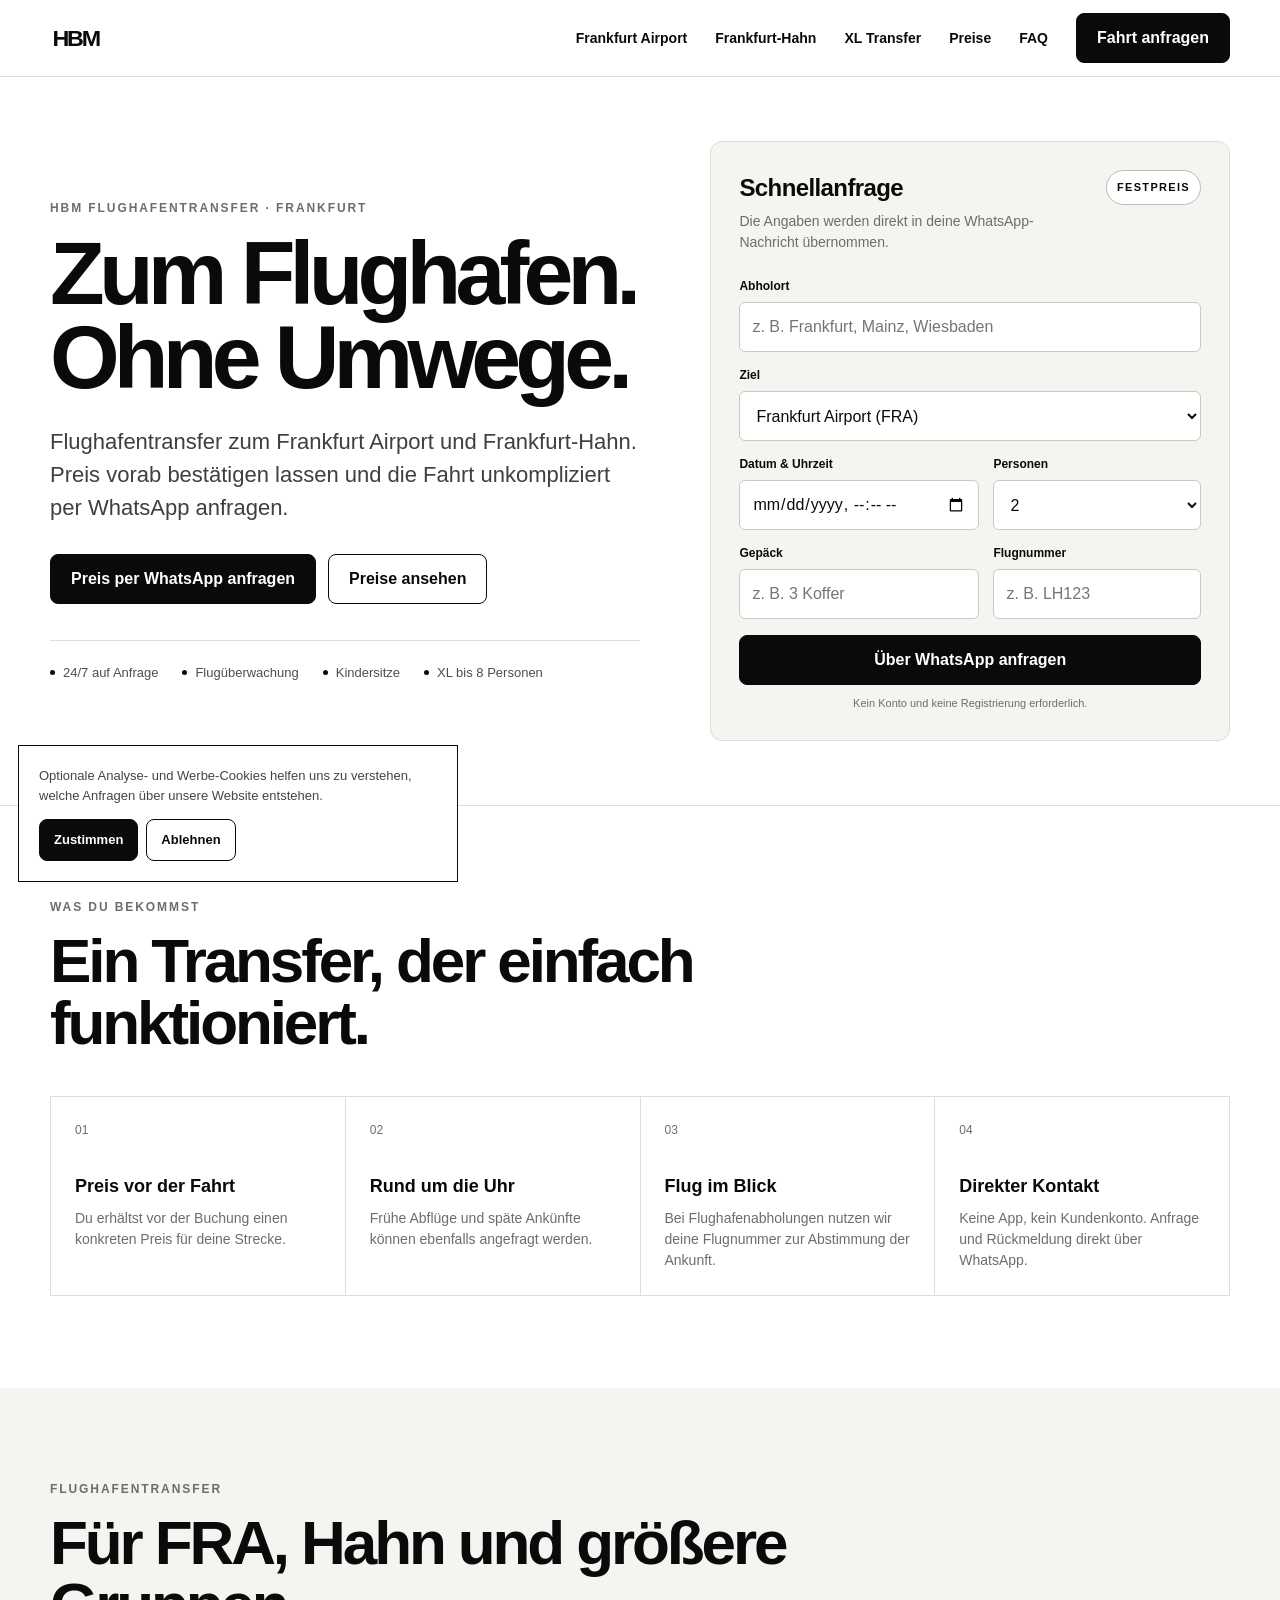
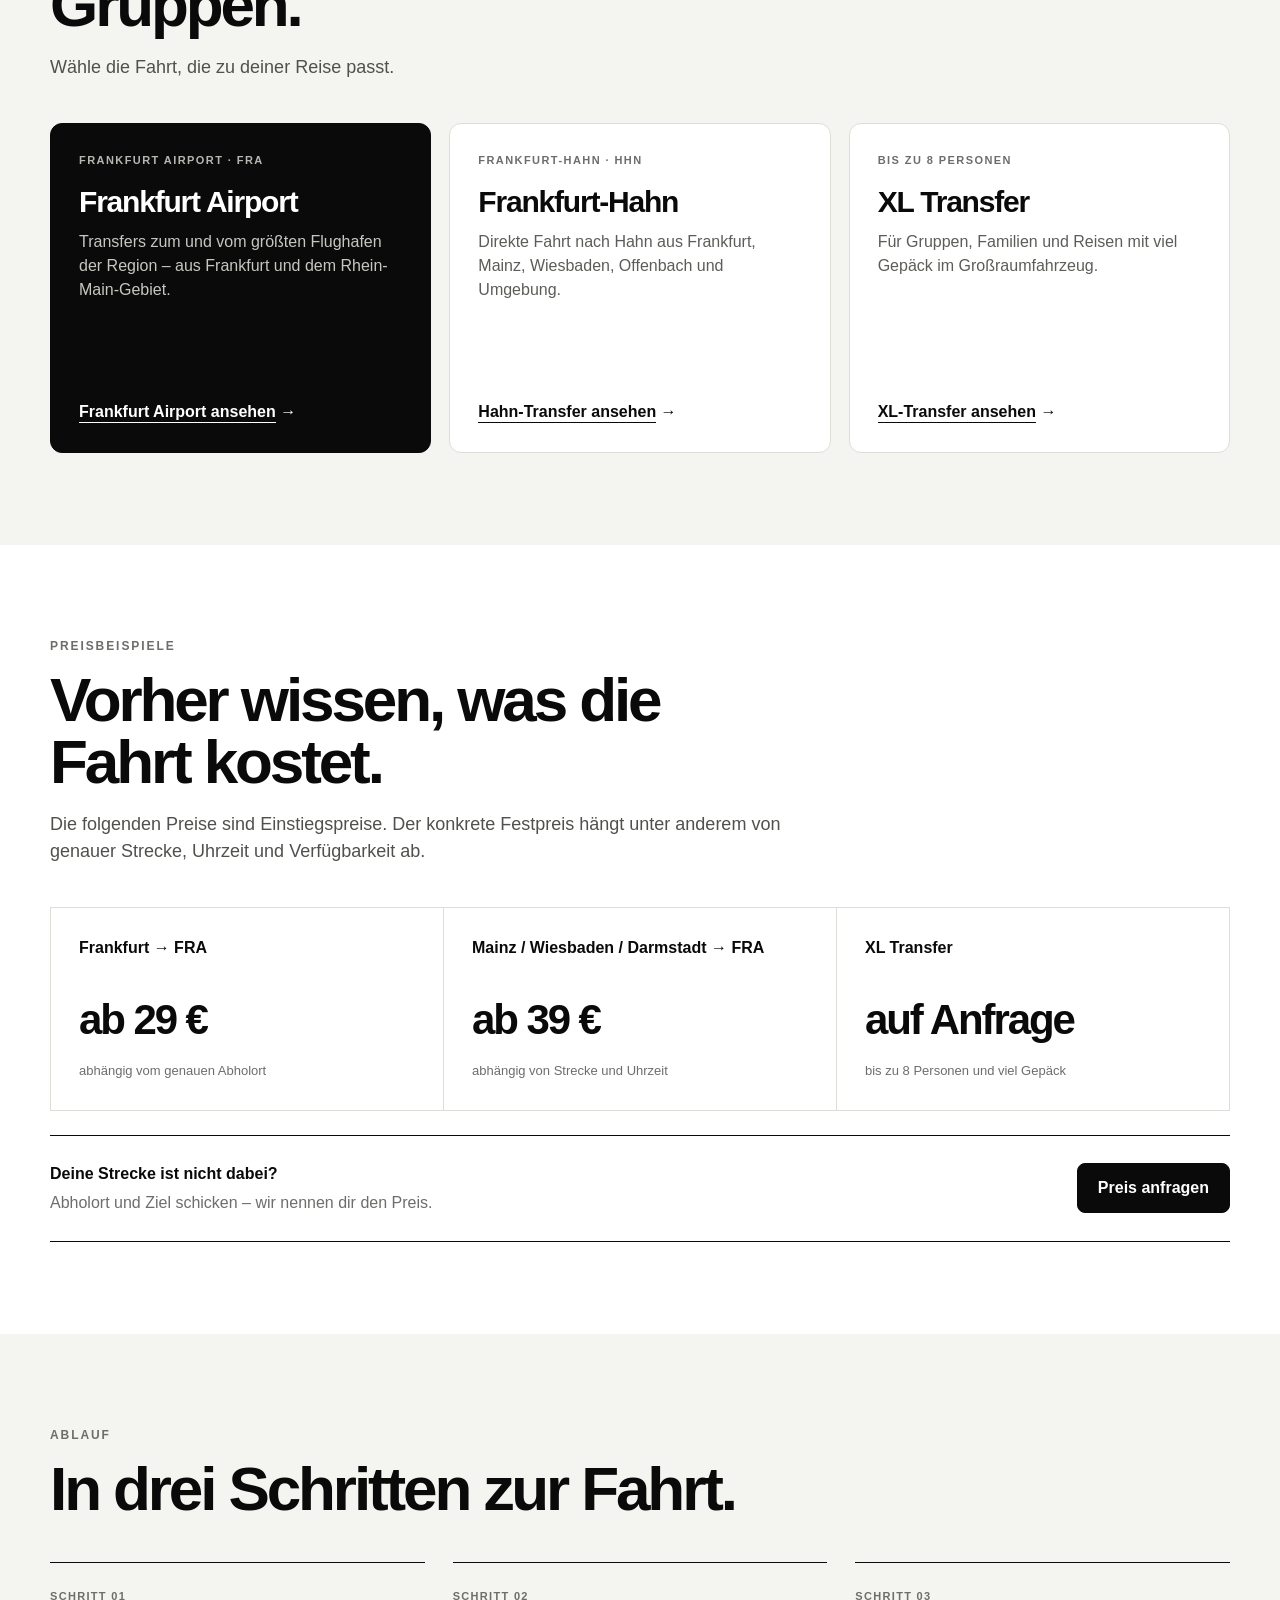
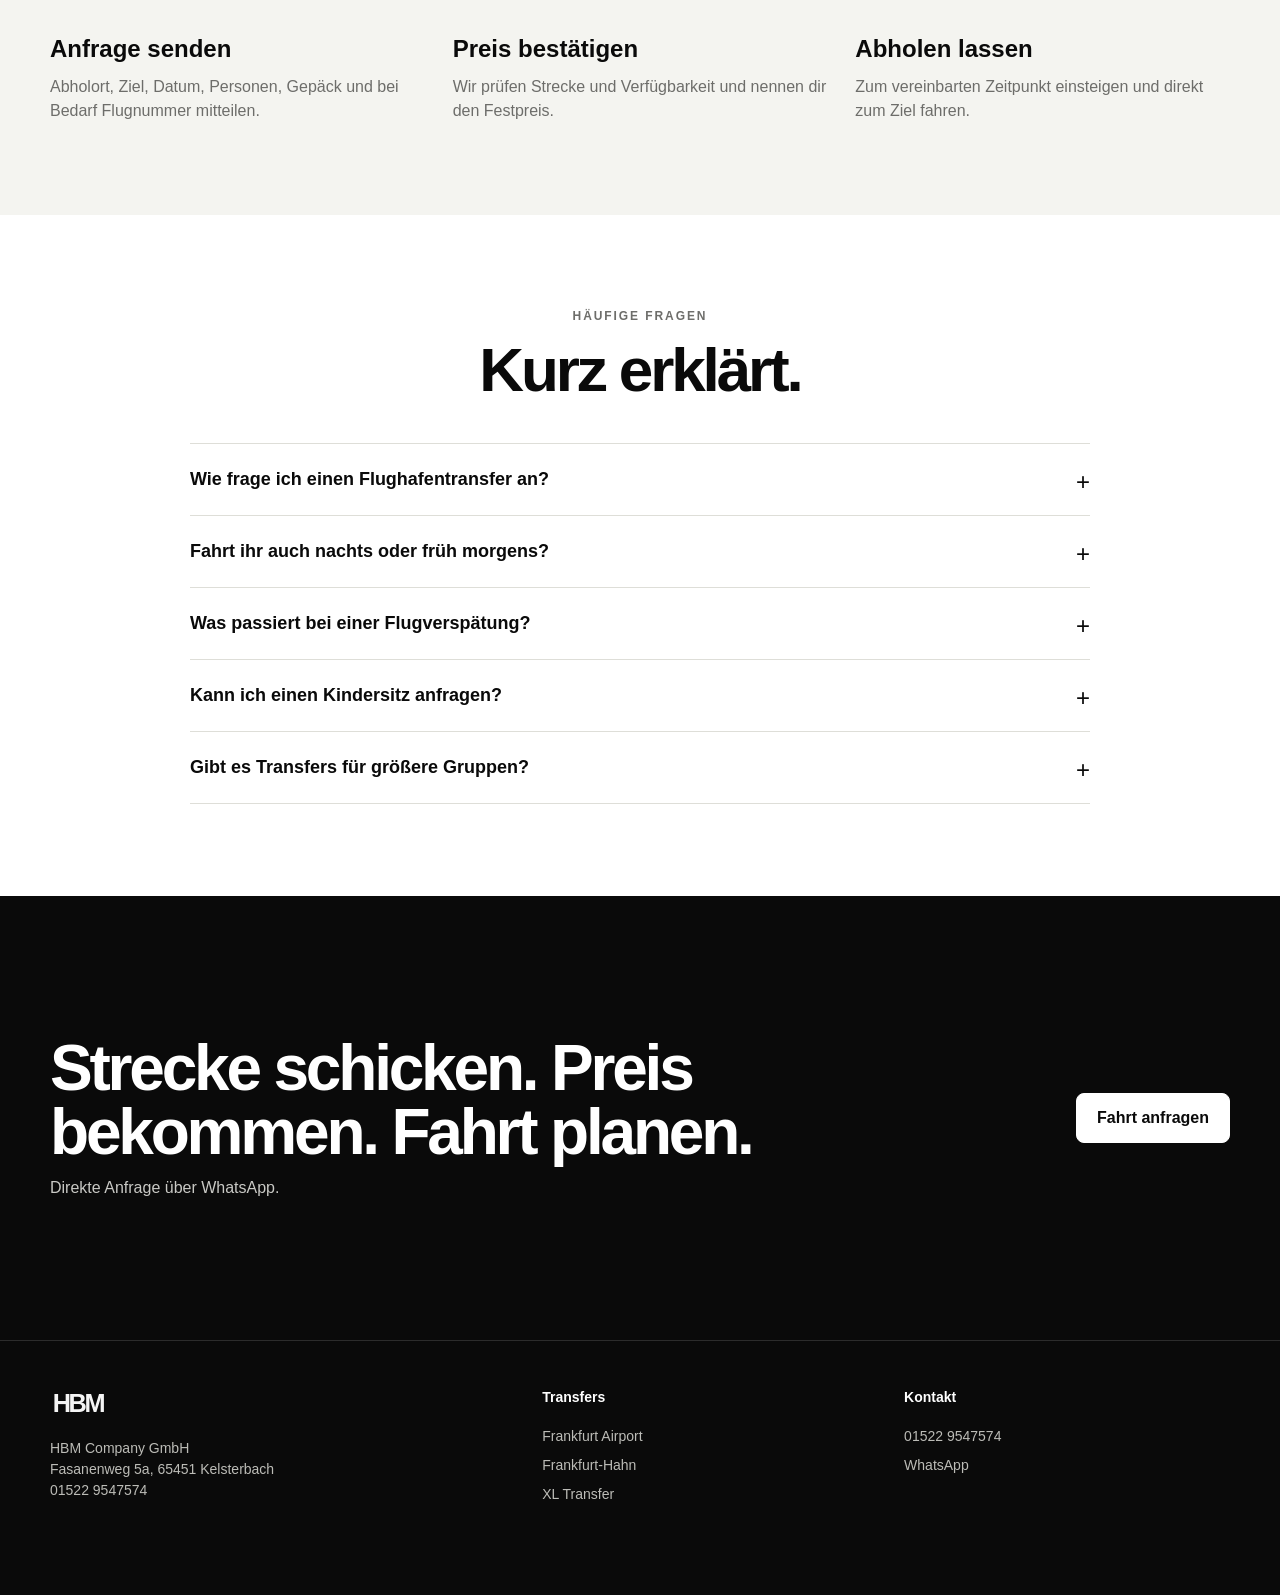
==== index.html @ 15064ee9 "Rewrite HBM homepage for minimal brand" ====
<!doctype html>
<html lang="de">
<head>
  <meta charset="utf-8">
  <meta name="viewport" content="width=device-width,initial-scale=1">
  <title>HBM Flughafentransfer Frankfurt | Festpreis & WhatsApp-Anfrage</title>
  <meta name="description" content="HBM Flughafentransfer Frankfurt: zum Frankfurt Airport und Frankfurt-Hahn. Faire Festpreise, 24/7, Flugüberwachung, Kindersitze und schnelle Anfrage per WhatsApp.">
  <meta name="robots" content="index,follow,max-image-preview:large">
  <link rel="canonical" href="https://hbm-flughafentransfer.de/">
  <meta property="og:title" content="HBM Flughafentransfer Frankfurt">
  <meta property="og:description" content="Flughafentransfer zum Festpreis. Einfach per WhatsApp anfragen.">
  <meta property="og:type" content="website">
  <meta property="og:url" content="https://hbm-flughafentransfer.de/">
  <meta name="theme-color" content="#0a0a0a">
  <link rel="icon" href="assets/hbm-logo.svg" type="image/svg+xml">
  <link rel="stylesheet" href="styles.css">
  <script type="application/ld+json">
  {
    "@context":"https://schema.org",
    "@type":"LocalBusiness",
    "name":"HBM Flughafentransfer",
    "legalName":"HBM Company GmbH",
    "url":"https://hbm-flughafentransfer.de/",
    "telephone":"+4915229547574",
    "priceRange":"€",
    "address":{"@type":"PostalAddress","streetAddress":"Fasanenweg 5a","postalCode":"65451","addressLocality":"Kelsterbach","addressCountry":"DE"},
    "areaServed":["Frankfurt am Main","Frankfurt Airport","Frankfurt-Hahn Airport","Mainz","Wiesbaden","Offenbach am Main","Darmstadt","Rhein-Main"]
  }
  </script>
</head>
<body>
<header class="site-header">
  <div class="wrap header-inner">
    <a class="brand" href="/" aria-label="HBM Startseite"><img src="assets/hbm-logo.svg" alt="HBM"></a>
    <button class="nav-toggle" data-nav-toggle aria-label="Navigation öffnen" aria-expanded="false">☰</button>
    <nav class="nav" data-nav aria-label="Hauptnavigation">
      <a href="/flughafentransfer-frankfurt.html">Frankfurt Airport</a>
      <a href="/flughafentransfer-frankfurt-hahn.html">Frankfurt-Hahn</a>
      <a href="/xl-flughafentransfer.html">XL Transfer</a>
      <a href="#preise">Preise</a>
      <a href="#faq">FAQ</a>
    </nav>
    <div class="header-actions"><a class="btn btn-dark" data-whatsapp data-source="header" href="https://wa.me/4915229547574?text=Hallo%20HBM%2C%20ich%20m%C3%B6chte%20einen%20Flughafentransfer%20anfragen." target="_blank" rel="noopener">Fahrt anfragen</a></div>
  </div>
</header>

<main>
<section class="hero">
  <div class="wrap hero-grid">
    <div>
      <span class="eyebrow">HBM Flughafentransfer · Frankfurt</span>
      <h1>Zum Flughafen.<br>Ohne Umwege.</h1>
      <p class="lead">Flughafentransfer zum Frankfurt Airport und Frankfurt-Hahn. Preis vorab bestätigen lassen und die Fahrt unkompliziert per WhatsApp anfragen.</p>
      <div class="hero-actions">
        <a class="btn btn-dark" data-whatsapp data-source="hero_primary" href="https://wa.me/4915229547574?text=Hallo%20HBM%2C%20ich%20m%C3%B6chte%20einen%20Flughafentransfer%20anfragen.%0AAbholort%3A%20%0AZiel%3A%20%0ADatum%2FUhrzeit%3A%20%0APersonen%2FGep%C3%A4ck%3A%20%0AFlugnummer%3A%20" target="_blank" rel="noopener">Preis per WhatsApp anfragen</a>
        <a class="btn" href="#preise">Preise ansehen</a>
      </div>
      <div class="trust-line">
        <span>24/7 auf Anfrage</span><span>Flugüberwachung</span><span>Kindersitze</span><span>XL bis 8 Personen</span>
      </div>
    </div>

    <form class="inquiry-card" data-inquiry-form data-source="hero_form" data-intent="airport_transfer" data-service="Flughafentransfer">
      <div class="card-head"><div><h2>Schnellanfrage</h2><p>Die Angaben werden direkt in deine WhatsApp-Nachricht übernommen.</p></div><span class="card-label">Festpreis</span></div>
      <div class="form-grid">
        <div class="field wide"><label for="pickup">Abholort</label><input id="pickup" name="pickup" placeholder="z. B. Frankfurt, Mainz, Wiesbaden" required></div>
        <div class="field wide"><label for="destination">Ziel</label><select id="destination" name="destination"><option>Frankfurt Airport (FRA)</option><option>Frankfurt-Hahn Airport (HHN)</option><option>Anderes Ziel</option></select></div>
        <div class="field"><label for="datetime">Datum & Uhrzeit</label><input id="datetime" name="datetime" type="datetime-local" required></div>
        <div class="field"><label for="passengers">Personen</label><select id="passengers" name="passengers"><option>1</option><option selected>2</option><option>3</option><option>4</option><option>5</option><option>6</option><option>7</option><option>8</option></select></div>
        <div class="field"><label for="luggage">Gepäck</label><input id="luggage" name="luggage" placeholder="z. B. 3 Koffer"></div>
        <div class="field"><label for="flight">Flugnummer</label><input id="flight" name="flight" placeholder="z. B. LH123"></div>
      </div>
      <div class="form-submit"><button class="btn btn-dark btn-block" type="submit">Über WhatsApp anfragen</button></div>
      <p class="privacy-note">Kein Konto und keine Registrierung erforderlich.</p>
    </form>
  </div>
</section>

<section class="section">
  <div class="wrap">
    <div class="section-head"><span class="eyebrow">Was du bekommst</span><h2>Ein Transfer, der einfach funktioniert.</h2></div>
    <div class="feature-grid">
      <article class="feature"><span class="feature-num">01</span><h3>Preis vor der Fahrt</h3><p>Du erhältst vor der Buchung einen konkreten Preis für deine Strecke.</p></article>
      <article class="feature"><span class="feature-num">02</span><h3>Rund um die Uhr</h3><p>Frühe Abflüge und späte Ankünfte können ebenfalls angefragt werden.</p></article>
      <article class="feature"><span class="feature-num">03</span><h3>Flug im Blick</h3><p>Bei Flughafenabholungen nutzen wir deine Flugnummer zur Abstimmung der Ankunft.</p></article>
      <article class="feature"><span class="feature-num">04</span><h3>Direkter Kontakt</h3><p>Keine App, kein Kundenkonto. Anfrage und Rückmeldung direkt über WhatsApp.</p></article>
    </div>
  </div>
</section>

<section class="section section-soft">
  <div class="wrap">
    <div class="section-head"><span class="eyebrow">Flughafentransfer</span><h2>Für FRA, Hahn und größere Gruppen.</h2><p>Wähle die Fahrt, die zu deiner Reise passt.</p></div>
    <div class="service-grid">
      <article class="service-card dark"><span class="tag">Frankfurt Airport · FRA</span><h3>Frankfurt Airport</h3><p>Transfers zum und vom größten Flughafen der Region – aus Frankfurt und dem Rhein-Main-Gebiet.</p><a href="/flughafentransfer-frankfurt.html"><span>Frankfurt Airport ansehen</span> →</a></article>
      <article class="service-card"><span class="tag">Frankfurt-Hahn · HHN</span><h3>Frankfurt-Hahn</h3><p>Direkte Fahrt nach Hahn aus Frankfurt, Mainz, Wiesbaden, Offenbach und Umgebung.</p><a href="/flughafentransfer-frankfurt-hahn.html"><span>Hahn-Transfer ansehen</span> →</a></article>
      <article class="service-card"><span class="tag">Bis zu 8 Personen</span><h3>XL Transfer</h3><p>Für Gruppen, Familien und Reisen mit viel Gepäck im Großraumfahrzeug.</p><a href="/xl-flughafentransfer.html"><span>XL-Transfer ansehen</span> →</a></article>
    </div>
  </div>
</section>

<section class="section" id="preise">
  <div class="wrap">
    <div class="section-head"><span class="eyebrow">Preisbeispiele</span><h2>Vorher wissen, was die Fahrt kostet.</h2><p>Die folgenden Preise sind Einstiegspreise. Der konkrete Festpreis hängt unter anderem von genauer Strecke, Uhrzeit und Verfügbarkeit ab.</p></div>
    <div class="price-grid">
      <article class="price-card"><span>Frankfurt → FRA</span><strong>ab 29 €</strong><small>abhängig vom genauen Abholort</small></article>
      <article class="price-card"><span>Mainz / Wiesbaden / Darmstadt → FRA</span><strong>ab 39 €</strong><small>abhängig von Strecke und Uhrzeit</small></article>
      <article class="price-card"><span>XL Transfer</span><strong>auf Anfrage</strong><small>bis zu 8 Personen und viel Gepäck</small></article>
    </div>
    <div class="compare-strip"><div><strong>Deine Strecke ist nicht dabei?</strong><p>Abholort und Ziel schicken – wir nennen dir den Preis.</p></div><a class="btn btn-dark" data-whatsapp data-source="prices_cta" href="https://wa.me/4915229547574?text=Hallo%20HBM%2C%20ich%20m%C3%B6chte%20einen%20Preis%20f%C3%BCr%20meinen%20Flughafentransfer%20anfragen.%0AAbholort%3A%20%0AZiel%3A%20%0ADatum%2FUhrzeit%3A%20" target="_blank" rel="noopener">Preis anfragen</a></div>
  </div>
</section>

<section class="section section-soft">
  <div class="wrap">
    <div class="section-head"><span class="eyebrow">Ablauf</span><h2>In drei Schritten zur Fahrt.</h2></div>
    <div class="steps">
      <article class="step"><span class="step-num">SCHRITT 01</span><h3>Anfrage senden</h3><p>Abholort, Ziel, Datum, Personen, Gepäck und bei Bedarf Flugnummer mitteilen.</p></article>
      <article class="step"><span class="step-num">SCHRITT 02</span><h3>Preis bestätigen</h3><p>Wir prüfen Strecke und Verfügbarkeit und nennen dir den Festpreis.</p></article>
      <article class="step"><span class="step-num">SCHRITT 03</span><h3>Abholen lassen</h3><p>Zum vereinbarten Zeitpunkt einsteigen und direkt zum Ziel fahren.</p></article>
    </div>
  </div>
</section>

<section class="section" id="faq">
  <div class="wrap">
    <div class="section-head center"><span class="eyebrow">Häufige Fragen</span><h2>Kurz erklärt.</h2></div>
    <div class="faq">
      <details><summary>Wie frage ich einen Flughafentransfer an?</summary><p>Am schnellsten über WhatsApp. Schick uns Abholort, Ziel, Datum und Uhrzeit, Personenanzahl, Gepäck und bei Flughafenabholungen deine Flugnummer.</p></details>
      <details><summary>Fahrt ihr auch nachts oder früh morgens?</summary><p>Ja. Fahrten können grundsätzlich rund um die Uhr angefragt werden, abhängig von der Verfügbarkeit.</p></details>
      <details><summary>Was passiert bei einer Flugverspätung?</summary><p>Bei Abholungen vom Flughafen kann deine Flugnummer zur Flugüberwachung genutzt werden, damit die tatsächliche Ankunft berücksichtigt werden kann.</p></details>
      <details><summary>Kann ich einen Kindersitz anfragen?</summary><p>Ja. Bitte gib bei der Anfrage das Alter des Kindes beziehungsweise die benötigte Sitzart an.</p></details>
      <details><summary>Gibt es Transfers für größere Gruppen?</summary><p>Ja. Für Gruppen bis zu 8 Personen und größere Gepäckmengen kannst du einen XL-Transfer anfragen.</p></details>
    </div>
  </div>
</section>

<section class="section cta">
  <div class="wrap cta-inner"><div><h2>Strecke schicken. Preis bekommen. Fahrt planen.</h2><p>Direkte Anfrage über WhatsApp.</p></div><a class="btn btn-light" data-whatsapp data-source="footer_cta" href="https://wa.me/4915229547574?text=Hallo%20HBM%2C%20ich%20m%C3%B6chte%20einen%20Flughafentransfer%20anfragen." target="_blank" rel="noopener">Fahrt anfragen</a></div>
</section>
</main>

<footer class="site-footer">
  <div class="wrap footer-grid">
    <div class="footer-brand"><img src="assets/hbm-logo.svg" alt="HBM"><p>HBM Company GmbH<br>Fasanenweg 5a, 65451 Kelsterbach<br>01522 9547574</p></div>
    <div class="footer-links"><strong>Transfers</strong><a href="/flughafentransfer-frankfurt.html">Frankfurt Airport</a><a href="/flughafentransfer-frankfurt-hahn.html">Frankfurt-Hahn</a><a href="/xl-flughafentransfer.html">XL Transfer</a></div>
    <div class="footer-links"><strong>Kontakt</strong><a href="tel:+4915229547574">01522 9547574</a><a data-whatsapp data-source="footer_link" href="https://wa.me/4915229547574" target="_blank" rel="noopener">WhatsApp</a></div>
  </div>
</footer>

<a class="sticky-whatsapp" data-whatsapp data-source="mobile_sticky" href="https://wa.me/4915229547574?text=Hallo%20HBM%2C%20ich%20m%C3%B6chte%20einen%20Flughafentransfer%20anfragen." target="_blank" rel="noopener">Preis per WhatsApp anfragen</a>
<div class="consent" data-consent-banner><p>Optionale Analyse- und Werbe-Cookies helfen uns zu verstehen, welche Anfragen über unsere Website entstehen.</p><div class="consent-actions"><button class="btn btn-dark" data-consent-accept>Zustimmen</button><button class="btn" data-consent-deny>Ablehnen</button></div></div>
<script src="script.js" defer></script>
</body>
</html>
---- styles.css ----
:root{
  --black:#0a0a0a;
  --ink:#171717;
  --grey:#6d6d6a;
  --line:#deded8;
  --soft:#f4f4f0;
  --paper:#ffffff;
  --whatsapp:#25d366;
  --radius:12px;
  --max:1180px;
}
*{box-sizing:border-box}
html{scroll-behavior:smooth}
body{margin:0;background:var(--paper);color:var(--black);font-family:"Helvetica Neue",Helvetica,Arial,sans-serif;line-height:1.5;-webkit-font-smoothing:antialiased}
a{color:inherit;text-decoration:none}
button,input,select{font:inherit}
button{cursor:pointer}
.wrap{width:min(var(--max),calc(100% - 36px));margin-inline:auto}
.section{padding:92px 0}
.section-soft{background:var(--soft)}
.muted{color:var(--grey)}
.eyebrow{display:block;margin-bottom:14px;font-size:12px;font-weight:700;letter-spacing:.16em;text-transform:uppercase;color:var(--grey)}

.site-header{position:sticky;top:0;z-index:80;background:rgba(255,255,255,.96);border-bottom:1px solid var(--line);backdrop-filter:blur(12px)}
.header-inner{min-height:76px;display:flex;align-items:center;gap:28px}
.brand{display:inline-flex;align-items:center;flex:0 0 auto}
.brand img{display:block;width:92px;height:auto}
.nav{display:flex;align-items:center;gap:28px;margin-left:auto;font-size:14px;font-weight:600}
.nav a{padding:28px 0 25px;border-bottom:2px solid transparent}
.nav a:hover,.nav a[aria-current="page"]{border-color:var(--black)}
.header-actions{display:flex;align-items:center;gap:10px}
.nav-toggle{display:none;margin-left:auto;border:0;background:transparent;color:var(--black);font-size:24px;padding:8px}

.btn{display:inline-flex;align-items:center;justify-content:center;min-height:50px;padding:0 20px;border:1px solid var(--black);border-radius:8px;background:transparent;color:var(--black);font-weight:700;transition:background .16s ease,color .16s ease,transform .16s ease}
.btn:hover{transform:translateY(-1px)}
.btn-dark{background:var(--black);color:#fff}
.btn-dark:hover{background:#292929}
.btn-light{background:#fff;border-color:#fff;color:var(--black)}
.btn-whatsapp{background:var(--black);border-color:var(--black);color:#fff}
.btn-block{width:100%}
.text-link{display:inline-flex;align-items:center;gap:8px;font-weight:700;border-bottom:1px solid var(--black);padding-bottom:2px}

.hero{border-bottom:1px solid var(--line);background:#fff}
.hero-grid{min-height:650px;display:grid;grid-template-columns:1fr .88fr;gap:70px;align-items:center;padding:64px 0}
.hero h1,.page-hero h1{margin:0;font-size:clamp(52px,7vw,94px);line-height:.94;letter-spacing:-.065em;font-weight:700;max-width:830px}
.hero .lead,.page-hero p{max-width:650px;margin:26px 0 0;color:#3f3f3c;font-size:clamp(18px,2vw,22px)}
.hero-actions{display:flex;gap:12px;flex-wrap:wrap;margin-top:30px}
.trust-line{display:flex;gap:24px;flex-wrap:wrap;margin-top:36px;padding-top:22px;border-top:1px solid var(--line);font-size:13px;color:#4d4d49}
.trust-line span{display:flex;align-items:center;gap:8px}
.trust-line span::before{content:"";width:5px;height:5px;border-radius:50%;background:var(--black)}

.inquiry-card{border:1px solid var(--line);background:var(--soft);padding:28px;border-radius:var(--radius)}
.card-head{display:flex;align-items:flex-start;justify-content:space-between;gap:20px;margin-bottom:24px}
.card-head h2{margin:0;font-size:24px;letter-spacing:-.025em}
.card-head p{margin:5px 0 0;color:var(--grey);font-size:14px}
.card-label{font-size:11px;font-weight:700;letter-spacing:.12em;text-transform:uppercase;border:1px solid #bdbdb7;border-radius:999px;padding:8px 10px;background:#fff}
.form-grid{display:grid;grid-template-columns:1fr 1fr;gap:14px}
.field{display:flex;flex-direction:column;gap:7px}
.field.wide{grid-column:1/-1}
.field label{font-size:12px;font-weight:700}
.field input,.field select{height:50px;width:100%;border:1px solid #cacac4;border-radius:6px;background:#fff;padding:0 12px;color:var(--black);outline:none}
.field input:focus,.field select:focus{border-color:var(--black);box-shadow:0 0 0 1px var(--black)}
.form-submit{margin-top:16px}
.privacy-note{margin:10px 0 0;text-align:center;font-size:11px;color:var(--grey)}

.section-head{max-width:760px;margin-bottom:42px}
.section-head.center{margin-left:auto;margin-right:auto;text-align:center}
.section h2{margin:0;font-size:clamp(36px,5vw,62px);line-height:1;letter-spacing:-.05em;font-weight:650}
.section-head p{margin:18px 0 0;font-size:18px;color:#50504d}

.feature-grid{display:grid;grid-template-columns:repeat(4,1fr);border-top:1px solid var(--line);border-left:1px solid var(--line)}
.feature{min-height:190px;padding:24px;border-right:1px solid var(--line);border-bottom:1px solid var(--line)}
.feature-num{display:block;margin-bottom:34px;font-size:12px;color:var(--grey)}
.feature h3{margin:0 0 8px;font-size:18px}
.feature p{margin:0;color:var(--grey);font-size:14px}

.service-grid{display:grid;grid-template-columns:repeat(3,1fr);gap:18px}
.service-card{display:flex;min-height:330px;flex-direction:column;border:1px solid var(--line);background:#fff;padding:28px;border-radius:var(--radius)}
.service-card.dark{background:var(--black);color:#fff;border-color:var(--black)}
.service-card .tag{font-size:11px;letter-spacing:.13em;text-transform:uppercase;color:var(--grey);font-weight:700}
.service-card.dark .tag{color:#b7b7b2}
.service-card h3{font-size:30px;line-height:1.05;letter-spacing:-.04em;margin:18px 0 12px}
.service-card p{margin:0;color:#5c5c58}
.service-card.dark p{color:#c7c7c2}
.service-card a{margin-top:auto;font-weight:700;padding-top:30px}
.service-card a span{border-bottom:1px solid currentColor;padding-bottom:2px}

.price-grid{display:grid;grid-template-columns:repeat(3,1fr);gap:0;border-top:1px solid var(--line);border-left:1px solid var(--line)}
.price-card{padding:28px;border-right:1px solid var(--line);border-bottom:1px solid var(--line);background:#fff}
.price-card span{display:block;font-weight:700}
.price-card strong{display:block;margin:28px 0 7px;font-size:42px;letter-spacing:-.05em}
.price-card small{color:var(--grey);font-size:13px}
.compare-strip{margin-top:24px;padding:26px 0;border-top:1px solid var(--black);border-bottom:1px solid var(--black);display:flex;align-items:center;justify-content:space-between;gap:24px}
.compare-strip p{margin:5px 0 0;color:var(--grey)}

.steps{display:grid;grid-template-columns:repeat(3,1fr);gap:28px}
.step{padding-top:20px;border-top:1px solid var(--black)}
.step-num{font-size:11px;letter-spacing:.12em;color:var(--grey);font-weight:700}
.step h3{font-size:24px;margin:24px 0 8px}
.step p{margin:0;color:var(--grey)}

.faq{max-width:900px;margin:auto;border-top:1px solid var(--line)}
.faq details{border-bottom:1px solid var(--line);padding:0}
.faq summary{list-style:none;cursor:pointer;font-weight:700;font-size:18px;padding:22px 36px 22px 0;position:relative}
.faq summary::-webkit-details-marker{display:none}
.faq summary::after{content:"+";position:absolute;right:0;top:20px;font-size:24px;font-weight:400}
.faq details[open] summary::after{content:"−"}
.faq p{margin:0 0 22px;max-width:760px;color:var(--grey)}

.page-hero{padding:84px 0 66px;border-bottom:1px solid var(--line)}
.page-hero-inner{max-width:980px}
.page-hero .eyebrow{margin-bottom:20px}
.page-hero h1{font-size:clamp(46px,6vw,78px)}
.split{display:grid;grid-template-columns:.9fr 1.1fr;gap:72px;align-items:start}
.list{border-top:1px solid var(--line)}
.list-item{padding:20px 0;border-bottom:1px solid var(--line)}
.list-item strong{display:block;margin-bottom:5px}
.list-item span{color:var(--grey)}
.route-grid{display:grid;grid-template-columns:repeat(2,1fr);gap:14px}
.route{display:flex;align-items:center;justify-content:space-between;gap:16px;border:1px solid var(--line);padding:20px;background:#fff;border-radius:8px}
.route strong{font-size:16px}
.route span{color:var(--grey);font-size:14px}
.related{display:grid;grid-template-columns:repeat(2,1fr);gap:16px}
.related a{border:1px solid var(--line);padding:24px;border-radius:8px}
.related a strong{display:block;font-size:20px;margin-bottom:6px}
.related a span{color:var(--grey)}

.cta{background:var(--black);color:#fff}
.cta-inner{min-height:260px;display:flex;align-items:center;justify-content:space-between;gap:40px}
.cta h2{margin:0;max-width:720px;font-size:clamp(38px,5vw,64px);line-height:1;letter-spacing:-.05em}
.cta p{margin:12px 0 0;color:#c9c9c5}

.site-footer{background:var(--black);color:#fff;border-top:1px solid #2c2c2c;padding:46px 0 90px}
.footer-grid{display:grid;grid-template-columns:1.4fr 1fr 1fr;gap:36px;font-size:14px;color:#bcbcb7}
.footer-brand img{width:100px;filter:invert(1)}
.footer-grid strong{display:block;color:#fff;margin-bottom:10px}
.footer-grid p{margin:12px 0 0}
.footer-links{display:grid;align-content:start;gap:8px}
.footer-links a:hover{color:#fff}

.sticky-whatsapp{display:none;position:fixed;z-index:70;left:16px;right:16px;bottom:16px;background:var(--black);color:#fff;text-align:center;border-radius:8px;padding:14px 16px;font-weight:700;box-shadow:0 10px 30px rgba(0,0,0,.22)}
.consent{position:fixed;z-index:100;left:18px;bottom:18px;width:min(440px,calc(100% - 36px));border:1px solid var(--black);background:#fff;padding:20px}
.consent p{margin:0 0 14px;color:#454542;font-size:13px}
.consent-actions{display:flex;gap:8px;flex-wrap:wrap}
.consent .btn{min-height:42px;padding:0 14px;font-size:13px}

@media(max-width:980px){
  .header-inner{min-height:68px}.brand img{width:84px}.nav-toggle{display:block}.nav{display:none;position:absolute;left:0;right:0;top:68px;margin:0;padding:8px 18px 18px;background:#fff;border-bottom:1px solid var(--line);flex-direction:column;align-items:stretch;gap:0}.nav.is-open{display:flex}.nav a{padding:14px 0;border-bottom:1px solid var(--line)}.header-actions{display:none}
  .hero-grid,.split{grid-template-columns:1fr}.hero-grid{min-height:auto;gap:46px;padding:56px 0}.feature-grid{grid-template-columns:repeat(2,1fr)}.service-grid{grid-template-columns:1fr}.service-card{min-height:260px}.footer-grid{grid-template-columns:1fr 1fr}.cta-inner{align-items:flex-start;flex-direction:column;justify-content:center}.route-grid{grid-template-columns:1fr}
}
@media(max-width:640px){
  .wrap{width:min(var(--max),calc(100% - 28px))}.section{padding:68px 0}.hero h1{font-size:52px}.page-hero{padding:58px 0 46px}.page-hero h1{font-size:46px}.form-grid,.feature-grid,.price-grid,.steps,.related{grid-template-columns:1fr}.field.wide{grid-column:auto}.inquiry-card{padding:20px}.service-card{padding:22px}.price-grid,.feature-grid{border-left:0}.price-card,.feature{border-left:1px solid var(--line)}.compare-strip{align-items:flex-start;flex-direction:column}.trust-line{gap:12px;flex-direction:column}.footer-grid{grid-template-columns:1fr}.sticky-whatsapp{display:block}.site-footer{padding-bottom:110px}.consent{bottom:78px}.hero-actions .btn{width:100%}
}
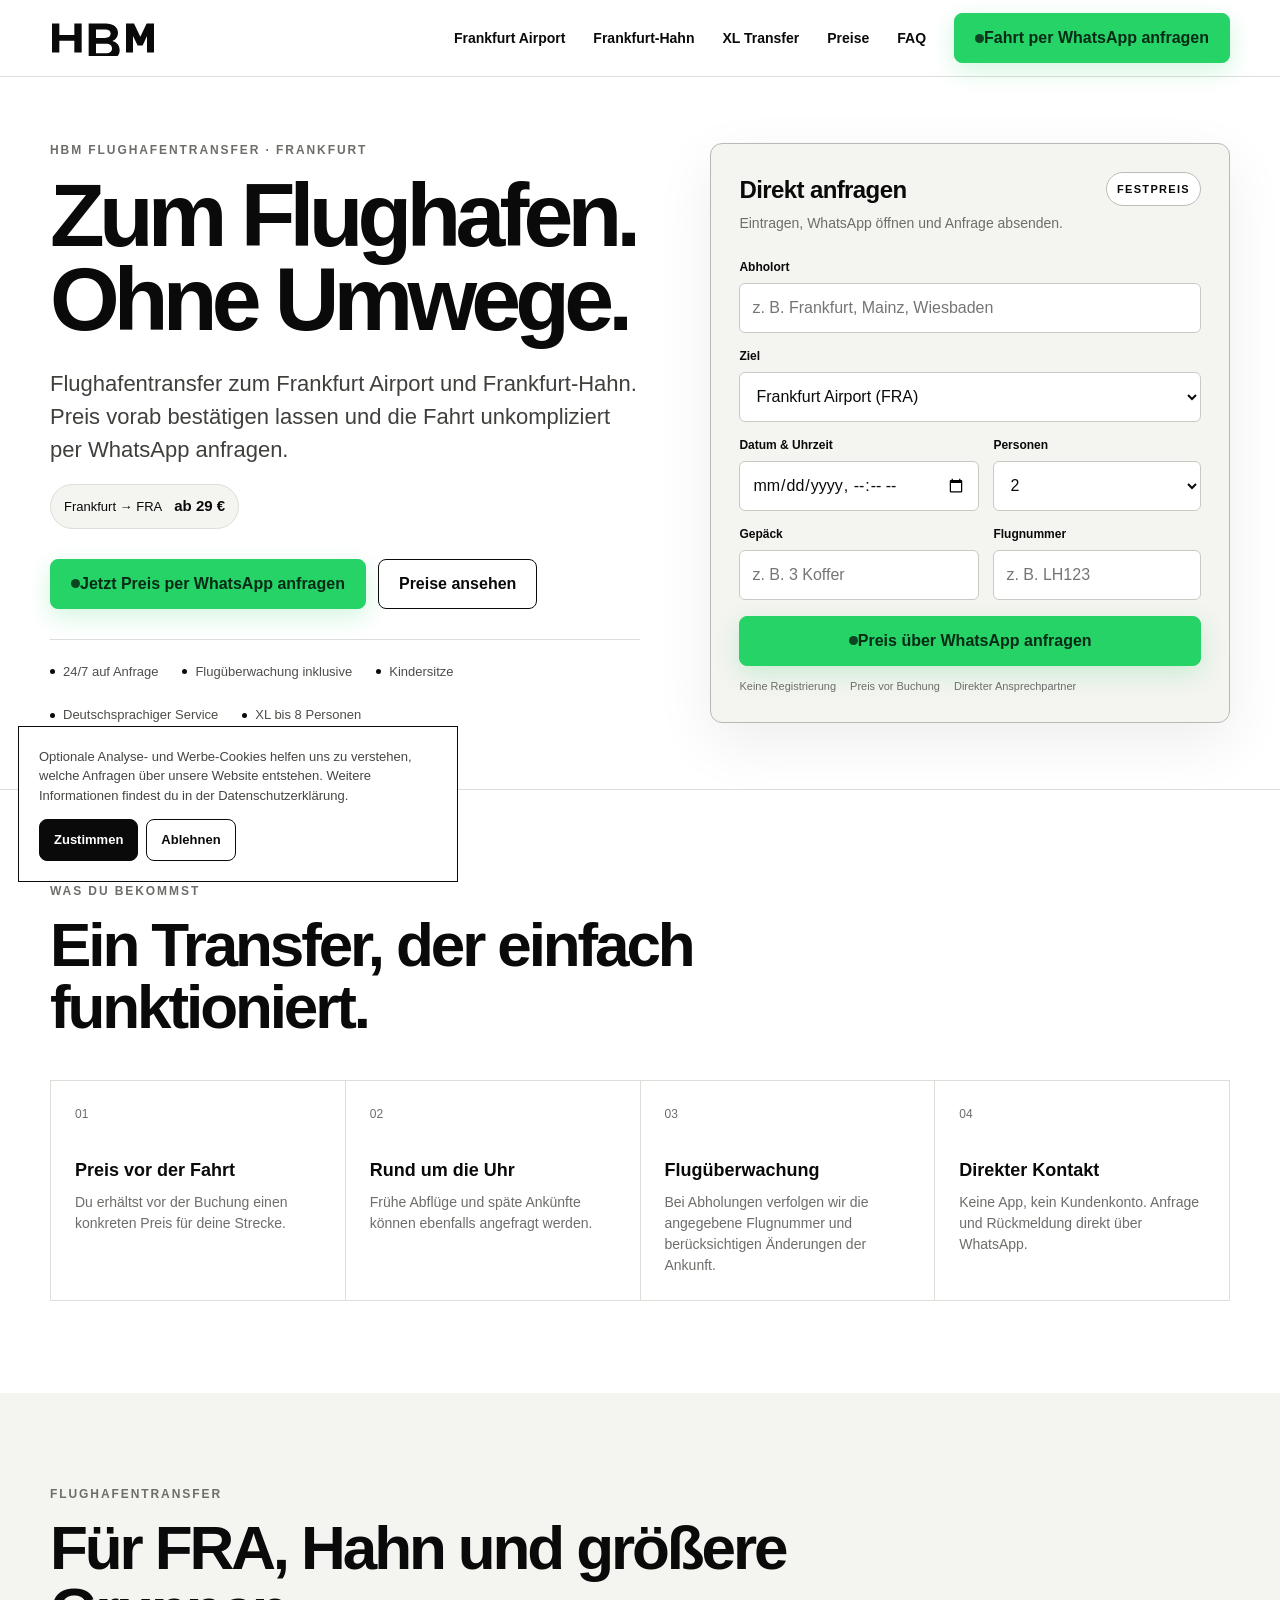
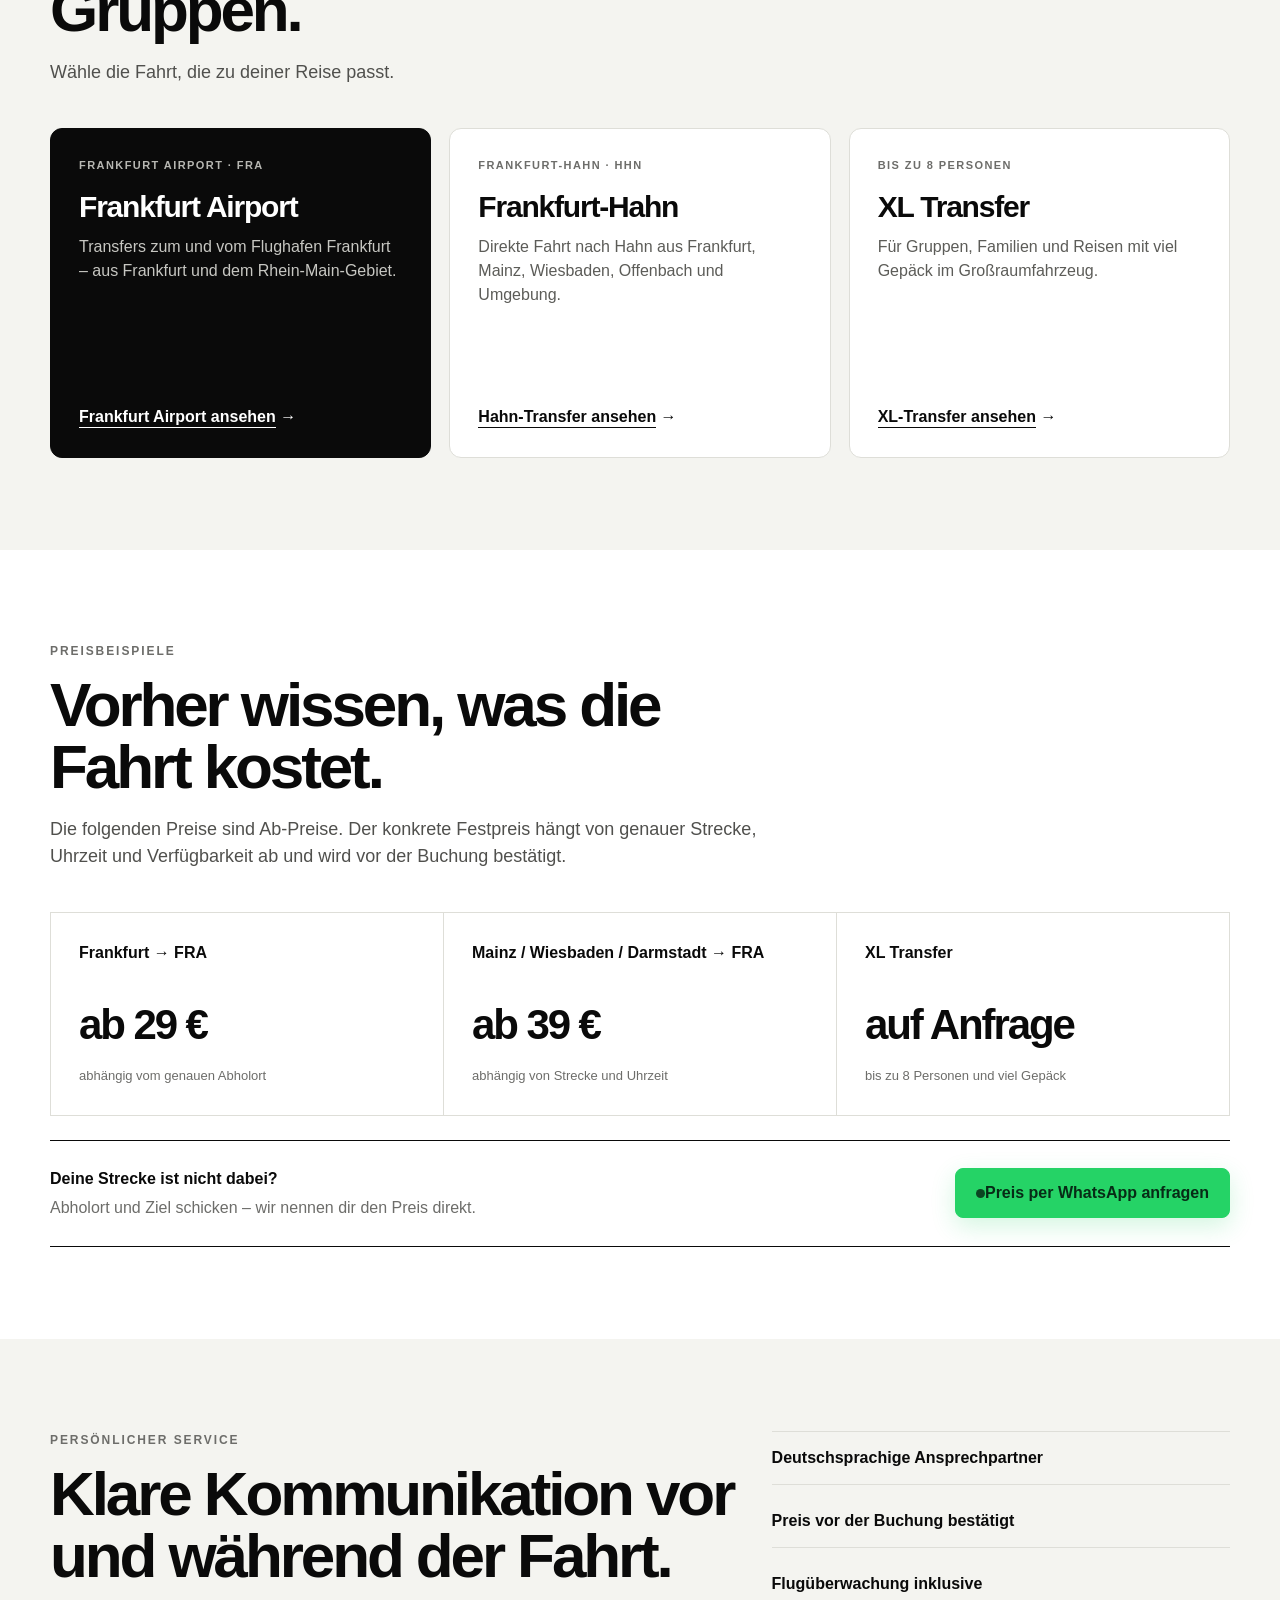
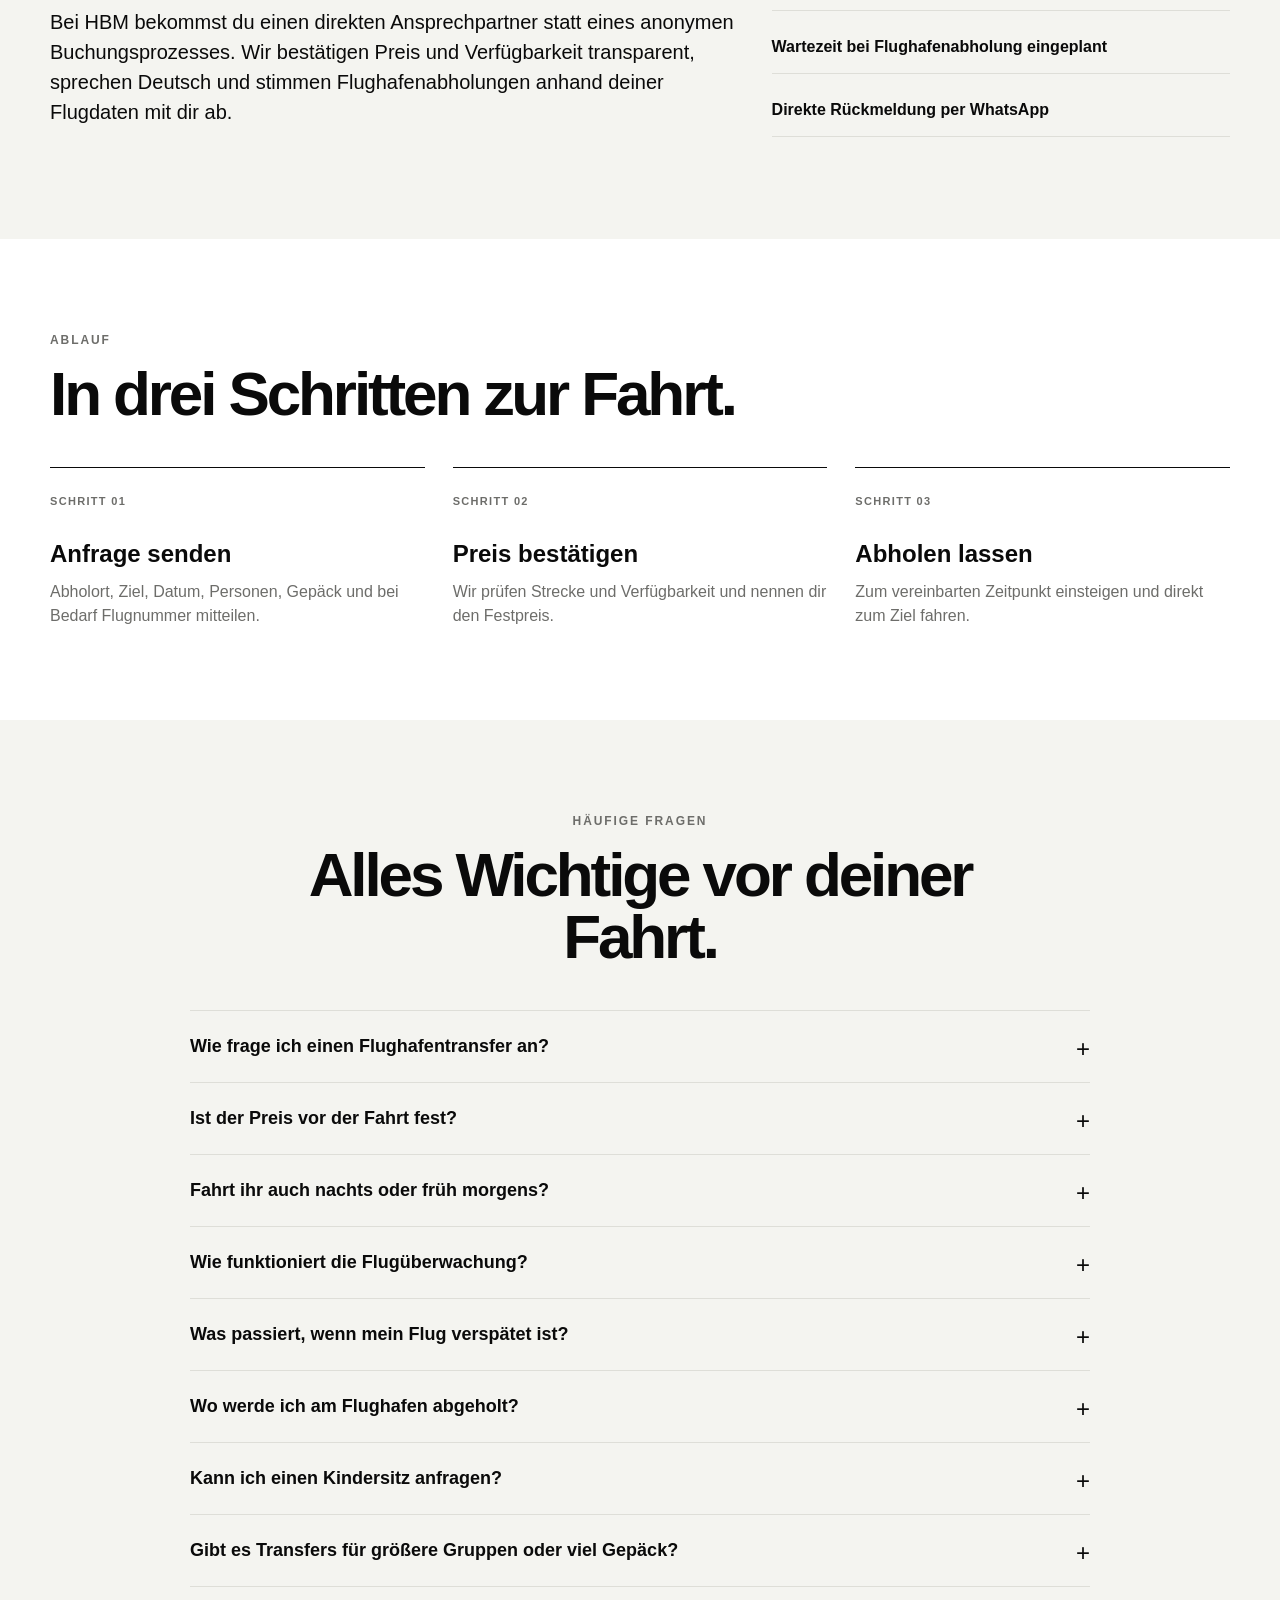
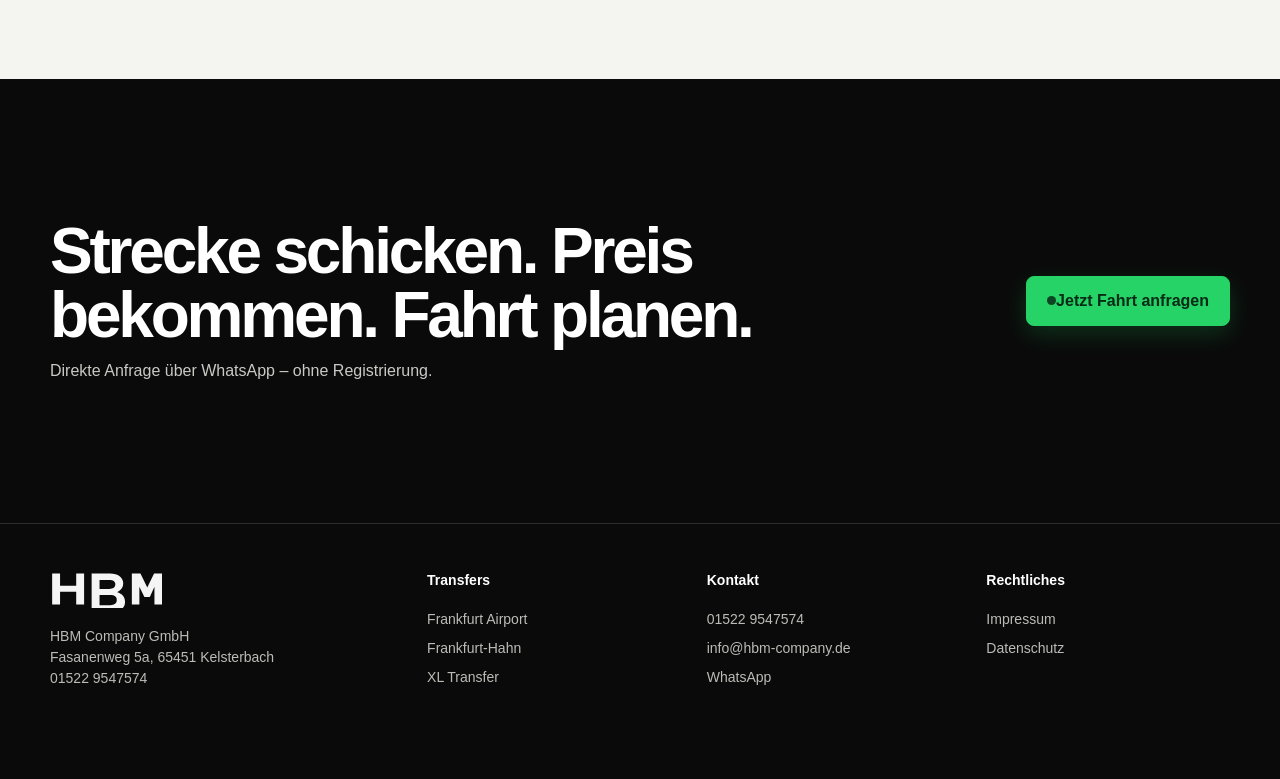
==== commit 292d2f5c: "Finalize homepage conversion and service content" ====
--- a/index.html
+++ b/index.html
@@ -3,12 +3,12 @@
 <head>
   <meta charset="utf-8">
   <meta name="viewport" content="width=device-width,initial-scale=1">
-  <title>HBM Flughafentransfer Frankfurt | Festpreis & WhatsApp-Anfrage</title>
-  <meta name="description" content="HBM Flughafentransfer Frankfurt: zum Frankfurt Airport und Frankfurt-Hahn. Faire Festpreise, 24/7, Flugüberwachung, Kindersitze und schnelle Anfrage per WhatsApp.">
+  <title>Flughafentransfer Frankfurt ab 29 € | HBM</title>
+  <meta name="description" content="HBM Flughafentransfer Frankfurt: Frankfurt Airport ab 29 €, Rhein-Main ab 39 €. Festpreis vorab, 24/7, Flugüberwachung, Kindersitze und direkte WhatsApp-Anfrage.">
   <meta name="robots" content="index,follow,max-image-preview:large">
   <link rel="canonical" href="https://hbm-flughafentransfer.de/">
   <meta property="og:title" content="HBM Flughafentransfer Frankfurt">
-  <meta property="og:description" content="Flughafentransfer zum Festpreis. Einfach per WhatsApp anfragen.">
+  <meta property="og:description" content="Flughafentransfer zum Festpreis. Direkt per WhatsApp anfragen.">
   <meta property="og:type" content="website">
   <meta property="og:url" content="https://hbm-flughafentransfer.de/">
   <meta name="theme-color" content="#0a0a0a">
@@ -22,9 +22,11 @@
     "legalName":"HBM Company GmbH",
     "url":"https://hbm-flughafentransfer.de/",
     "telephone":"+4915229547574",
+    "email":"info@hbm-company.de",
     "priceRange":"€",
     "address":{"@type":"PostalAddress","streetAddress":"Fasanenweg 5a","postalCode":"65451","addressLocality":"Kelsterbach","addressCountry":"DE"},
-    "areaServed":["Frankfurt am Main","Frankfurt Airport","Frankfurt-Hahn Airport","Mainz","Wiesbaden","Offenbach am Main","Darmstadt","Rhein-Main"]
+    "areaServed":["Frankfurt am Main","Frankfurt Airport","Frankfurt-Hahn Airport","Mainz","Wiesbaden","Offenbach am Main","Darmstadt","Rhein-Main"],
+    "contactPoint":{"@type":"ContactPoint","telephone":"+4915229547574","contactType":"customer service","availableLanguage":["German"]}
   }
   </script>
 </head>
@@ -40,7 +42,7 @@
       <a href="#preise">Preise</a>
       <a href="#faq">FAQ</a>
     </nav>
-    <div class="header-actions"><a class="btn btn-dark" data-whatsapp data-source="header" href="https://wa.me/4915229547574?text=Hallo%20HBM%2C%20ich%20m%C3%B6chte%20einen%20Flughafentransfer%20anfragen." target="_blank" rel="noopener">Fahrt anfragen</a></div>
+    <div class="header-actions"><a class="btn btn-whatsapp" data-whatsapp data-source="header" href="https://wa.me/4915229547574?text=Hallo%20HBM%2C%20ich%20m%C3%B6chte%20einen%20Flughafentransfer%20anfragen." target="_blank" rel="noopener">Fahrt per WhatsApp anfragen</a></div>
   </div>
 </header>
 
@@ -51,17 +53,18 @@
       <span class="eyebrow">HBM Flughafentransfer · Frankfurt</span>
       <h1>Zum Flughafen.<br>Ohne Umwege.</h1>
       <p class="lead">Flughafentransfer zum Frankfurt Airport und Frankfurt-Hahn. Preis vorab bestätigen lassen und die Fahrt unkompliziert per WhatsApp anfragen.</p>
+      <div class="price-hook"><span>Frankfurt → FRA</span><strong>ab 29 €</strong></div>
       <div class="hero-actions">
-        <a class="btn btn-dark" data-whatsapp data-source="hero_primary" href="https://wa.me/4915229547574?text=Hallo%20HBM%2C%20ich%20m%C3%B6chte%20einen%20Flughafentransfer%20anfragen.%0AAbholort%3A%20%0AZiel%3A%20%0ADatum%2FUhrzeit%3A%20%0APersonen%2FGep%C3%A4ck%3A%20%0AFlugnummer%3A%20" target="_blank" rel="noopener">Preis per WhatsApp anfragen</a>
+        <a class="btn btn-whatsapp" data-whatsapp data-source="hero_primary" href="https://wa.me/4915229547574?text=Hallo%20HBM%2C%20ich%20m%C3%B6chte%20einen%20Flughafentransfer%20anfragen.%0AAbholort%3A%20%0AZiel%3A%20%0ADatum%2FUhrzeit%3A%20%0APersonen%2FGep%C3%A4ck%3A%20%0AFlugnummer%3A%20" target="_blank" rel="noopener">Jetzt Preis per WhatsApp anfragen</a>
         <a class="btn" href="#preise">Preise ansehen</a>
       </div>
       <div class="trust-line">
-        <span>24/7 auf Anfrage</span><span>Flugüberwachung</span><span>Kindersitze</span><span>XL bis 8 Personen</span>
+        <span>24/7 auf Anfrage</span><span>Flugüberwachung inklusive</span><span>Kindersitze</span><span>Deutschsprachiger Service</span><span>XL bis 8 Personen</span>
       </div>
     </div>
 
-    <form class="inquiry-card" data-inquiry-form data-source="hero_form" data-intent="airport_transfer" data-service="Flughafentransfer">
-      <div class="card-head"><div><h2>Schnellanfrage</h2><p>Die Angaben werden direkt in deine WhatsApp-Nachricht übernommen.</p></div><span class="card-label">Festpreis</span></div>
+    <form class="inquiry-card focus-card" data-inquiry-form data-source="hero_form" data-intent="airport_transfer" data-service="Flughafentransfer">
+      <div class="card-head"><div><h2>Direkt anfragen</h2><p>Eintragen, WhatsApp öffnen und Anfrage absenden.</p></div><span class="card-label">Festpreis</span></div>
       <div class="form-grid">
         <div class="field wide"><label for="pickup">Abholort</label><input id="pickup" name="pickup" placeholder="z. B. Frankfurt, Mainz, Wiesbaden" required></div>
         <div class="field wide"><label for="destination">Ziel</label><select id="destination" name="destination"><option>Frankfurt Airport (FRA)</option><option>Frankfurt-Hahn Airport (HHN)</option><option>Anderes Ziel</option></select></div>
@@ -70,8 +73,8 @@
         <div class="field"><label for="luggage">Gepäck</label><input id="luggage" name="luggage" placeholder="z. B. 3 Koffer"></div>
         <div class="field"><label for="flight">Flugnummer</label><input id="flight" name="flight" placeholder="z. B. LH123"></div>
       </div>
-      <div class="form-submit"><button class="btn btn-dark btn-block" type="submit">Über WhatsApp anfragen</button></div>
-      <p class="privacy-note">Kein Konto und keine Registrierung erforderlich.</p>
+      <div class="form-submit"><button class="btn btn-whatsapp btn-block" type="submit">Preis über WhatsApp anfragen</button></div>
+      <div class="form-assurance"><span>Keine Registrierung</span><span>Preis vor Buchung</span><span>Direkter Ansprechpartner</span></div>
     </form>
   </div>
 </section>
@@ -82,7 +85,7 @@
     <div class="feature-grid">
       <article class="feature"><span class="feature-num">01</span><h3>Preis vor der Fahrt</h3><p>Du erhältst vor der Buchung einen konkreten Preis für deine Strecke.</p></article>
       <article class="feature"><span class="feature-num">02</span><h3>Rund um die Uhr</h3><p>Frühe Abflüge und späte Ankünfte können ebenfalls angefragt werden.</p></article>
-      <article class="feature"><span class="feature-num">03</span><h3>Flug im Blick</h3><p>Bei Flughafenabholungen nutzen wir deine Flugnummer zur Abstimmung der Ankunft.</p></article>
+      <article class="feature"><span class="feature-num">03</span><h3>Flugüberwachung</h3><p>Bei Abholungen verfolgen wir die angegebene Flugnummer und berücksichtigen Änderungen der Ankunft.</p></article>
       <article class="feature"><span class="feature-num">04</span><h3>Direkter Kontakt</h3><p>Keine App, kein Kundenkonto. Anfrage und Rückmeldung direkt über WhatsApp.</p></article>
     </div>
   </div>
@@ -92,7 +95,7 @@
   <div class="wrap">
     <div class="section-head"><span class="eyebrow">Flughafentransfer</span><h2>Für FRA, Hahn und größere Gruppen.</h2><p>Wähle die Fahrt, die zu deiner Reise passt.</p></div>
     <div class="service-grid">
-      <article class="service-card dark"><span class="tag">Frankfurt Airport · FRA</span><h3>Frankfurt Airport</h3><p>Transfers zum und vom größten Flughafen der Region – aus Frankfurt und dem Rhein-Main-Gebiet.</p><a href="/flughafentransfer-frankfurt.html"><span>Frankfurt Airport ansehen</span> →</a></article>
+      <article class="service-card dark"><span class="tag">Frankfurt Airport · FRA</span><h3>Frankfurt Airport</h3><p>Transfers zum und vom Flughafen Frankfurt – aus Frankfurt und dem Rhein-Main-Gebiet.</p><a href="/flughafentransfer-frankfurt.html"><span>Frankfurt Airport ansehen</span> →</a></article>
       <article class="service-card"><span class="tag">Frankfurt-Hahn · HHN</span><h3>Frankfurt-Hahn</h3><p>Direkte Fahrt nach Hahn aus Frankfurt, Mainz, Wiesbaden, Offenbach und Umgebung.</p><a href="/flughafentransfer-frankfurt-hahn.html"><span>Hahn-Transfer ansehen</span> →</a></article>
       <article class="service-card"><span class="tag">Bis zu 8 Personen</span><h3>XL Transfer</h3><p>Für Gruppen, Familien und Reisen mit viel Gepäck im Großraumfahrzeug.</p><a href="/xl-flughafentransfer.html"><span>XL-Transfer ansehen</span> →</a></article>
     </div>
@@ -101,17 +104,24 @@
 
 <section class="section" id="preise">
   <div class="wrap">
-    <div class="section-head"><span class="eyebrow">Preisbeispiele</span><h2>Vorher wissen, was die Fahrt kostet.</h2><p>Die folgenden Preise sind Einstiegspreise. Der konkrete Festpreis hängt unter anderem von genauer Strecke, Uhrzeit und Verfügbarkeit ab.</p></div>
+    <div class="section-head"><span class="eyebrow">Preisbeispiele</span><h2>Vorher wissen, was die Fahrt kostet.</h2><p>Die folgenden Preise sind Ab-Preise. Der konkrete Festpreis hängt von genauer Strecke, Uhrzeit und Verfügbarkeit ab und wird vor der Buchung bestätigt.</p></div>
     <div class="price-grid">
       <article class="price-card"><span>Frankfurt → FRA</span><strong>ab 29 €</strong><small>abhängig vom genauen Abholort</small></article>
       <article class="price-card"><span>Mainz / Wiesbaden / Darmstadt → FRA</span><strong>ab 39 €</strong><small>abhängig von Strecke und Uhrzeit</small></article>
       <article class="price-card"><span>XL Transfer</span><strong>auf Anfrage</strong><small>bis zu 8 Personen und viel Gepäck</small></article>
     </div>
-    <div class="compare-strip"><div><strong>Deine Strecke ist nicht dabei?</strong><p>Abholort und Ziel schicken – wir nennen dir den Preis.</p></div><a class="btn btn-dark" data-whatsapp data-source="prices_cta" href="https://wa.me/4915229547574?text=Hallo%20HBM%2C%20ich%20m%C3%B6chte%20einen%20Preis%20f%C3%BCr%20meinen%20Flughafentransfer%20anfragen.%0AAbholort%3A%20%0AZiel%3A%20%0ADatum%2FUhrzeit%3A%20" target="_blank" rel="noopener">Preis anfragen</a></div>
+    <div class="compare-strip"><div><strong>Deine Strecke ist nicht dabei?</strong><p>Abholort und Ziel schicken – wir nennen dir den Preis direkt.</p></div><a class="btn btn-whatsapp" data-whatsapp data-source="prices_cta" href="https://wa.me/4915229547574?text=Hallo%20HBM%2C%20ich%20m%C3%B6chte%20einen%20Preis%20f%C3%BCr%20meinen%20Flughafentransfer%20anfragen.%0AAbholort%3A%20%0AZiel%3A%20%0ADatum%2FUhrzeit%3A%20" target="_blank" rel="noopener">Preis per WhatsApp anfragen</a></div>
   </div>
 </section>
 
 <section class="section section-soft">
+  <div class="wrap service-proof">
+    <div><span class="eyebrow">Persönlicher Service</span><h2>Klare Kommunikation vor und während der Fahrt.</h2><p class="proof-copy">Bei HBM bekommst du einen direkten Ansprechpartner statt eines anonymen Buchungsprozesses. Wir bestätigen Preis und Verfügbarkeit transparent, sprechen Deutsch und stimmen Flughafenabholungen anhand deiner Flugdaten mit dir ab.</p></div>
+    <div class="proof-points"><span>Deutschsprachige Ansprechpartner</span><span>Preis vor der Buchung bestätigt</span><span>Flugüberwachung inklusive</span><span>Wartezeit bei Flughafenabholung eingeplant</span><span>Direkte Rückmeldung per WhatsApp</span></div>
+  </div>
+</section>
+
+<section class="section">
   <div class="wrap">
     <div class="section-head"><span class="eyebrow">Ablauf</span><h2>In drei Schritten zur Fahrt.</h2></div>
     <div class="steps">
@@ -122,21 +132,24 @@
   </div>
 </section>
 
-<section class="section" id="faq">
+<section class="section section-soft" id="faq">
   <div class="wrap">
-    <div class="section-head center"><span class="eyebrow">Häufige Fragen</span><h2>Kurz erklärt.</h2></div>
+    <div class="section-head center"><span class="eyebrow">Häufige Fragen</span><h2>Alles Wichtige vor deiner Fahrt.</h2></div>
     <div class="faq">
-      <details><summary>Wie frage ich einen Flughafentransfer an?</summary><p>Am schnellsten über WhatsApp. Schick uns Abholort, Ziel, Datum und Uhrzeit, Personenanzahl, Gepäck und bei Flughafenabholungen deine Flugnummer.</p></details>
-      <details><summary>Fahrt ihr auch nachts oder früh morgens?</summary><p>Ja. Fahrten können grundsätzlich rund um die Uhr angefragt werden, abhängig von der Verfügbarkeit.</p></details>
-      <details><summary>Was passiert bei einer Flugverspätung?</summary><p>Bei Abholungen vom Flughafen kann deine Flugnummer zur Flugüberwachung genutzt werden, damit die tatsächliche Ankunft berücksichtigt werden kann.</p></details>
-      <details><summary>Kann ich einen Kindersitz anfragen?</summary><p>Ja. Bitte gib bei der Anfrage das Alter des Kindes beziehungsweise die benötigte Sitzart an.</p></details>
-      <details><summary>Gibt es Transfers für größere Gruppen?</summary><p>Ja. Für Gruppen bis zu 8 Personen und größere Gepäckmengen kannst du einen XL-Transfer anfragen.</p></details>
+      <details><summary>Wie frage ich einen Flughafentransfer an?</summary><p>Am schnellsten über WhatsApp. Schick uns Abholort, Ziel, Datum und Uhrzeit, Personenanzahl, Gepäck und bei einer Flughafenabholung deine Flugnummer. Wir prüfen die Fahrt und bestätigen dir Preis und Verfügbarkeit direkt.</p></details>
+      <details><summary>Ist der Preis vor der Fahrt fest?</summary><p>Ja. Die auf der Website genannten Preise sind Ab-Preise. Für deine konkrete Strecke erhältst du vor der Buchung einen bestätigten Festpreis, damit du vorher weißt, was die Fahrt kostet.</p></details>
+      <details><summary>Fahrt ihr auch nachts oder früh morgens?</summary><p>Ja. Flughafentransfers können grundsätzlich rund um die Uhr angefragt werden. Entscheidend ist die Verfügbarkeit zum gewünschten Zeitpunkt.</p></details>
+      <details><summary>Wie funktioniert die Flugüberwachung?</summary><p>Bei einer Abholung vom Flughafen gibst du uns deine Flugnummer. Wir prüfen die tatsächliche Ankunft und können Verspätungen oder frühere Landungen bei der Planung berücksichtigen. Die Flugüberwachung ist bei Flughafenabholungen inklusive.</p></details>
+      <details><summary>Was passiert, wenn mein Flug verspätet ist?</summary><p>Durch die Flugüberwachung sehen wir Änderungen der Ankunftszeit und stimmen die Abholung entsprechend ab. Eine übliche Wartezeit bei der Flughafenabholung ist eingeplant; bei außergewöhnlich langen Verzögerungen klären wir die weitere Abstimmung direkt mit dir.</p></details>
+      <details><summary>Wo werde ich am Flughafen abgeholt?</summary><p>Der konkrete Treffpunkt wird für deine Fahrt abgestimmt. Du erhältst die Informationen direkt über WhatsApp, sodass du nach der Landung weißt, wo die Abholung erfolgt.</p></details>
+      <details><summary>Kann ich einen Kindersitz anfragen?</summary><p>Ja. Bitte gib bei der Anfrage das Alter des Kindes beziehungsweise die benötigte Sitzart an, damit der passende Kindersitz eingeplant werden kann.</p></details>
+      <details><summary>Gibt es Transfers für größere Gruppen oder viel Gepäck?</summary><p>Ja. Für Gruppen bis zu 8 Personen und größere Gepäckmengen kannst du einen XL-Transfer anfragen. Personenanzahl und Gepäck sollten möglichst genau angegeben werden.</p></details>
     </div>
   </div>
 </section>
 
 <section class="section cta">
-  <div class="wrap cta-inner"><div><h2>Strecke schicken. Preis bekommen. Fahrt planen.</h2><p>Direkte Anfrage über WhatsApp.</p></div><a class="btn btn-light" data-whatsapp data-source="footer_cta" href="https://wa.me/4915229547574?text=Hallo%20HBM%2C%20ich%20m%C3%B6chte%20einen%20Flughafentransfer%20anfragen." target="_blank" rel="noopener">Fahrt anfragen</a></div>
+  <div class="wrap cta-inner"><div><h2>Strecke schicken. Preis bekommen. Fahrt planen.</h2><p>Direkte Anfrage über WhatsApp – ohne Registrierung.</p></div><a class="btn btn-whatsapp" data-whatsapp data-source="footer_cta" href="https://wa.me/4915229547574?text=Hallo%20HBM%2C%20ich%20m%C3%B6chte%20einen%20Flughafentransfer%20anfragen." target="_blank" rel="noopener">Jetzt Fahrt anfragen</a></div>
 </section>
 </main>
 
@@ -144,12 +157,13 @@
   <div class="wrap footer-grid">
     <div class="footer-brand"><img src="assets/hbm-logo.svg" alt="HBM"><p>HBM Company GmbH<br>Fasanenweg 5a, 65451 Kelsterbach<br>01522 9547574</p></div>
     <div class="footer-links"><strong>Transfers</strong><a href="/flughafentransfer-frankfurt.html">Frankfurt Airport</a><a href="/flughafentransfer-frankfurt-hahn.html">Frankfurt-Hahn</a><a href="/xl-flughafentransfer.html">XL Transfer</a></div>
-    <div class="footer-links"><strong>Kontakt</strong><a href="tel:+4915229547574">01522 9547574</a><a data-whatsapp data-source="footer_link" href="https://wa.me/4915229547574" target="_blank" rel="noopener">WhatsApp</a></div>
+    <div class="footer-links"><strong>Kontakt</strong><a href="tel:+4915229547574">01522 9547574</a><a href="mailto:info@hbm-company.de">info@hbm-company.de</a><a data-whatsapp data-source="footer_link" href="https://wa.me/4915229547574" target="_blank" rel="noopener">WhatsApp</a></div>
+    <div class="footer-legal"><strong>Rechtliches</strong><a href="/impressum.html">Impressum</a><a href="/datenschutz.html">Datenschutz</a></div>
   </div>
 </footer>
 
 <a class="sticky-whatsapp" data-whatsapp data-source="mobile_sticky" href="https://wa.me/4915229547574?text=Hallo%20HBM%2C%20ich%20m%C3%B6chte%20einen%20Flughafentransfer%20anfragen." target="_blank" rel="noopener">Preis per WhatsApp anfragen</a>
-<div class="consent" data-consent-banner><p>Optionale Analyse- und Werbe-Cookies helfen uns zu verstehen, welche Anfragen über unsere Website entstehen.</p><div class="consent-actions"><button class="btn btn-dark" data-consent-accept>Zustimmen</button><button class="btn" data-consent-deny>Ablehnen</button></div></div>
+<div class="consent" data-consent-banner><p>Optionale Analyse- und Werbe-Cookies helfen uns zu verstehen, welche Anfragen über unsere Website entstehen. Weitere Informationen findest du in der <a href="/datenschutz.html">Datenschutzerklärung</a>.</p><div class="consent-actions"><button class="btn btn-dark" data-consent-accept>Zustimmen</button><button class="btn" data-consent-deny>Ablehnen</button></div></div>
 <script src="script.js" defer></script>
 </body>
 </html>
--- a/styles.css
+++ b/styles.css
@@ -6,6 +6,7 @@
   --soft:#f4f4f0;
   --paper:#ffffff;
   --whatsapp:#25d366;
+  --whatsapp-dark:#128c4a;
   --radius:12px;
   --max:1180px;
 }
@@ -21,22 +22,24 @@
 .muted{color:var(--grey)}
 .eyebrow{display:block;margin-bottom:14px;font-size:12px;font-weight:700;letter-spacing:.16em;text-transform:uppercase;color:var(--grey)}
 
-.site-header{position:sticky;top:0;z-index:80;background:rgba(255,255,255,.96);border-bottom:1px solid var(--line);backdrop-filter:blur(12px)}
+.site-header{position:sticky;top:0;z-index:80;background:rgba(255,255,255,.97);border-bottom:1px solid var(--line);backdrop-filter:blur(12px)}
 .header-inner{min-height:76px;display:flex;align-items:center;gap:28px}
 .brand{display:inline-flex;align-items:center;flex:0 0 auto}
-.brand img{display:block;width:92px;height:auto}
+.brand img{display:block;width:104px;height:auto}
 .nav{display:flex;align-items:center;gap:28px;margin-left:auto;font-size:14px;font-weight:600}
 .nav a{padding:28px 0 25px;border-bottom:2px solid transparent}
 .nav a:hover,.nav a[aria-current="page"]{border-color:var(--black)}
 .header-actions{display:flex;align-items:center;gap:10px}
 .nav-toggle{display:none;margin-left:auto;border:0;background:transparent;color:var(--black);font-size:24px;padding:8px}
 
-.btn{display:inline-flex;align-items:center;justify-content:center;min-height:50px;padding:0 20px;border:1px solid var(--black);border-radius:8px;background:transparent;color:var(--black);font-weight:700;transition:background .16s ease,color .16s ease,transform .16s ease}
+.btn{display:inline-flex;align-items:center;justify-content:center;min-height:50px;padding:0 20px;border:1px solid var(--black);border-radius:8px;background:transparent;color:var(--black);font-weight:700;transition:background .16s ease,color .16s ease,transform .16s ease,box-shadow .16s ease}
 .btn:hover{transform:translateY(-1px)}
 .btn-dark{background:var(--black);color:#fff}
 .btn-dark:hover{background:#292929}
 .btn-light{background:#fff;border-color:#fff;color:var(--black)}
-.btn-whatsapp{background:var(--black);border-color:var(--black);color:#fff}
+.btn-whatsapp{background:var(--whatsapp);border-color:var(--whatsapp);color:#072b16;box-shadow:0 8px 24px rgba(37,211,102,.20)}
+.btn-whatsapp:hover{background:#20c45e;border-color:#20c45e;box-shadow:0 10px 28px rgba(37,211,102,.28)}
+.btn-whatsapp::before{content:"";width:9px;height:9px;border-radius:50%;background:currentColor;opacity:.85}
 .btn-block{width:100%}
 .text-link{display:inline-flex;align-items:center;gap:8px;font-weight:700;border-bottom:1px solid var(--black);padding-bottom:2px}
 
@@ -45,11 +48,14 @@
 .hero h1,.page-hero h1{margin:0;font-size:clamp(52px,7vw,94px);line-height:.94;letter-spacing:-.065em;font-weight:700;max-width:830px}
 .hero .lead,.page-hero p{max-width:650px;margin:26px 0 0;color:#3f3f3c;font-size:clamp(18px,2vw,22px)}
 .hero-actions{display:flex;gap:12px;flex-wrap:wrap;margin-top:30px}
-.trust-line{display:flex;gap:24px;flex-wrap:wrap;margin-top:36px;padding-top:22px;border-top:1px solid var(--line);font-size:13px;color:#4d4d49}
+.price-hook{display:inline-flex;align-items:center;gap:12px;margin-top:18px;padding:10px 13px;border:1px solid var(--line);border-radius:999px;font-size:13px;background:var(--soft)}
+.price-hook strong{font-size:15px}
+.trust-line{display:flex;gap:24px;flex-wrap:wrap;margin-top:30px;padding-top:22px;border-top:1px solid var(--line);font-size:13px;color:#4d4d49}
 .trust-line span{display:flex;align-items:center;gap:8px}
 .trust-line span::before{content:"";width:5px;height:5px;border-radius:50%;background:var(--black)}
 
 .inquiry-card{border:1px solid var(--line);background:var(--soft);padding:28px;border-radius:var(--radius)}
+.inquiry-card.focus-card{border-color:#b9b9b3;box-shadow:0 20px 60px rgba(0,0,0,.07)}
 .card-head{display:flex;align-items:flex-start;justify-content:space-between;gap:20px;margin-bottom:24px}
 .card-head h2{margin:0;font-size:24px;letter-spacing:-.025em}
 .card-head p{margin:5px 0 0;color:var(--grey);font-size:14px}
@@ -62,6 +68,7 @@
 .field input:focus,.field select:focus{border-color:var(--black);box-shadow:0 0 0 1px var(--black)}
 .form-submit{margin-top:16px}
 .privacy-note{margin:10px 0 0;text-align:center;font-size:11px;color:var(--grey)}
+.form-assurance{display:flex;gap:14px;flex-wrap:wrap;margin-top:12px;font-size:11px;color:var(--grey)}
 
 .section-head{max-width:760px;margin-bottom:42px}
 .section-head.center{margin-left:auto;margin-right:auto;text-align:center}
@@ -84,6 +91,7 @@
 .service-card.dark p{color:#c7c7c2}
 .service-card a{margin-top:auto;font-weight:700;padding-top:30px}
 .service-card a span{border-bottom:1px solid currentColor;padding-bottom:2px}
+.service-note{margin-top:18px;padding-top:18px;border-top:1px solid var(--line);font-size:13px;color:var(--grey)}
 
 .price-grid{display:grid;grid-template-columns:repeat(3,1fr);gap:0;border-top:1px solid var(--line);border-left:1px solid var(--line)}
 .price-card{padding:28px;border-right:1px solid var(--line);border-bottom:1px solid var(--line);background:#fff}
@@ -124,6 +132,10 @@
 .related a{border:1px solid var(--line);padding:24px;border-radius:8px}
 .related a strong{display:block;font-size:20px;margin-bottom:6px}
 .related a span{color:var(--grey)}
+.service-proof{display:grid;grid-template-columns:1.2fr .8fr;gap:34px;align-items:start}
+.proof-copy{font-size:20px;line-height:1.5;max-width:720px}
+.proof-points{display:grid;gap:10px;border-top:1px solid var(--line)}
+.proof-points span{padding:14px 0;border-bottom:1px solid var(--line);font-weight:700}
 
 .cta{background:var(--black);color:#fff}
 .cta-inner{min-height:260px;display:flex;align-items:center;justify-content:space-between;gap:40px}
@@ -131,23 +143,34 @@
 .cta p{margin:12px 0 0;color:#c9c9c5}
 
 .site-footer{background:var(--black);color:#fff;border-top:1px solid #2c2c2c;padding:46px 0 90px}
-.footer-grid{display:grid;grid-template-columns:1.4fr 1fr 1fr;gap:36px;font-size:14px;color:#bcbcb7}
-.footer-brand img{width:100px;filter:invert(1)}
+.footer-grid{display:grid;grid-template-columns:1.4fr 1fr 1fr 1fr;gap:36px;font-size:14px;color:#bcbcb7}
+.footer-brand img{width:112px;filter:invert(1)}
 .footer-grid strong{display:block;color:#fff;margin-bottom:10px}
 .footer-grid p{margin:12px 0 0}
 .footer-links{display:grid;align-content:start;gap:8px}
 .footer-links a:hover{color:#fff}
+.footer-legal{display:grid;align-content:start;gap:8px}
+.footer-legal a:hover{color:#fff}
 
-.sticky-whatsapp{display:none;position:fixed;z-index:70;left:16px;right:16px;bottom:16px;background:var(--black);color:#fff;text-align:center;border-radius:8px;padding:14px 16px;font-weight:700;box-shadow:0 10px 30px rgba(0,0,0,.22)}
+.sticky-whatsapp{display:none;position:fixed;z-index:70;left:16px;right:16px;bottom:16px;background:var(--whatsapp);color:#072b16;text-align:center;border-radius:8px;padding:14px 16px;font-weight:800;box-shadow:0 10px 30px rgba(37,211,102,.28)}
 .consent{position:fixed;z-index:100;left:18px;bottom:18px;width:min(440px,calc(100% - 36px));border:1px solid var(--black);background:#fff;padding:20px}
 .consent p{margin:0 0 14px;color:#454542;font-size:13px}
 .consent-actions{display:flex;gap:8px;flex-wrap:wrap}
 .consent .btn{min-height:42px;padding:0 14px;font-size:13px}
 
+.legal-page{padding:72px 0 100px}
+.legal-wrap{width:min(820px,calc(100% - 36px));margin:auto}
+.legal-page h1{font-size:clamp(44px,6vw,72px);letter-spacing:-.055em;line-height:1;margin:0 0 38px}
+.legal-page h2{font-size:24px;letter-spacing:-.025em;margin:40px 0 10px}
+.legal-page h3{font-size:18px;margin:28px 0 8px}
+.legal-page p,.legal-page li{color:#444440}
+.legal-page a{text-decoration:underline;text-underline-offset:3px}
+.legal-note{margin-top:34px;padding:18px;border:1px solid var(--line);background:var(--soft);font-size:13px;color:var(--grey)}
+
 @media(max-width:980px){
-  .header-inner{min-height:68px}.brand img{width:84px}.nav-toggle{display:block}.nav{display:none;position:absolute;left:0;right:0;top:68px;margin:0;padding:8px 18px 18px;background:#fff;border-bottom:1px solid var(--line);flex-direction:column;align-items:stretch;gap:0}.nav.is-open{display:flex}.nav a{padding:14px 0;border-bottom:1px solid var(--line)}.header-actions{display:none}
-  .hero-grid,.split{grid-template-columns:1fr}.hero-grid{min-height:auto;gap:46px;padding:56px 0}.feature-grid{grid-template-columns:repeat(2,1fr)}.service-grid{grid-template-columns:1fr}.service-card{min-height:260px}.footer-grid{grid-template-columns:1fr 1fr}.cta-inner{align-items:flex-start;flex-direction:column;justify-content:center}.route-grid{grid-template-columns:1fr}
+  .header-inner{min-height:68px}.brand img{width:92px}.nav-toggle{display:block}.nav{display:none;position:absolute;left:0;right:0;top:68px;margin:0;padding:8px 18px 18px;background:#fff;border-bottom:1px solid var(--line);flex-direction:column;align-items:stretch;gap:0}.nav.is-open{display:flex}.nav a{padding:14px 0;border-bottom:1px solid var(--line)}.header-actions{display:none}
+  .hero-grid,.split,.service-proof{grid-template-columns:1fr}.hero-grid{min-height:auto;gap:46px;padding:56px 0}.feature-grid{grid-template-columns:repeat(2,1fr)}.service-grid{grid-template-columns:1fr}.service-card{min-height:260px}.footer-grid{grid-template-columns:1fr 1fr}.cta-inner{align-items:flex-start;flex-direction:column;justify-content:center}.route-grid{grid-template-columns:1fr}
 }
 @media(max-width:640px){
-  .wrap{width:min(var(--max),calc(100% - 28px))}.section{padding:68px 0}.hero h1{font-size:52px}.page-hero{padding:58px 0 46px}.page-hero h1{font-size:46px}.form-grid,.feature-grid,.price-grid,.steps,.related{grid-template-columns:1fr}.field.wide{grid-column:auto}.inquiry-card{padding:20px}.service-card{padding:22px}.price-grid,.feature-grid{border-left:0}.price-card,.feature{border-left:1px solid var(--line)}.compare-strip{align-items:flex-start;flex-direction:column}.trust-line{gap:12px;flex-direction:column}.footer-grid{grid-template-columns:1fr}.sticky-whatsapp{display:block}.site-footer{padding-bottom:110px}.consent{bottom:78px}.hero-actions .btn{width:100%}
+  .wrap{width:min(var(--max),calc(100% - 28px))}.section{padding:68px 0}.hero h1{font-size:52px}.page-hero{padding:58px 0 46px}.page-hero h1{font-size:46px}.form-grid,.feature-grid,.price-grid,.steps,.related{grid-template-columns:1fr}.field.wide{grid-column:auto}.inquiry-card{padding:20px}.service-card{padding:22px}.price-grid,.feature-grid{border-left:0}.price-card,.feature{border-left:1px solid var(--line)}.compare-strip{align-items:flex-start;flex-direction:column}.trust-line{gap:12px;flex-direction:column}.footer-grid{grid-template-columns:1fr}.sticky-whatsapp{display:block}.site-footer{padding-bottom:110px}.consent{bottom:78px}.hero-actions .btn{width:100%}.price-hook{border-radius:8px;align-items:flex-start;flex-direction:column;gap:2px}.legal-wrap{width:calc(100% - 28px)}
 }
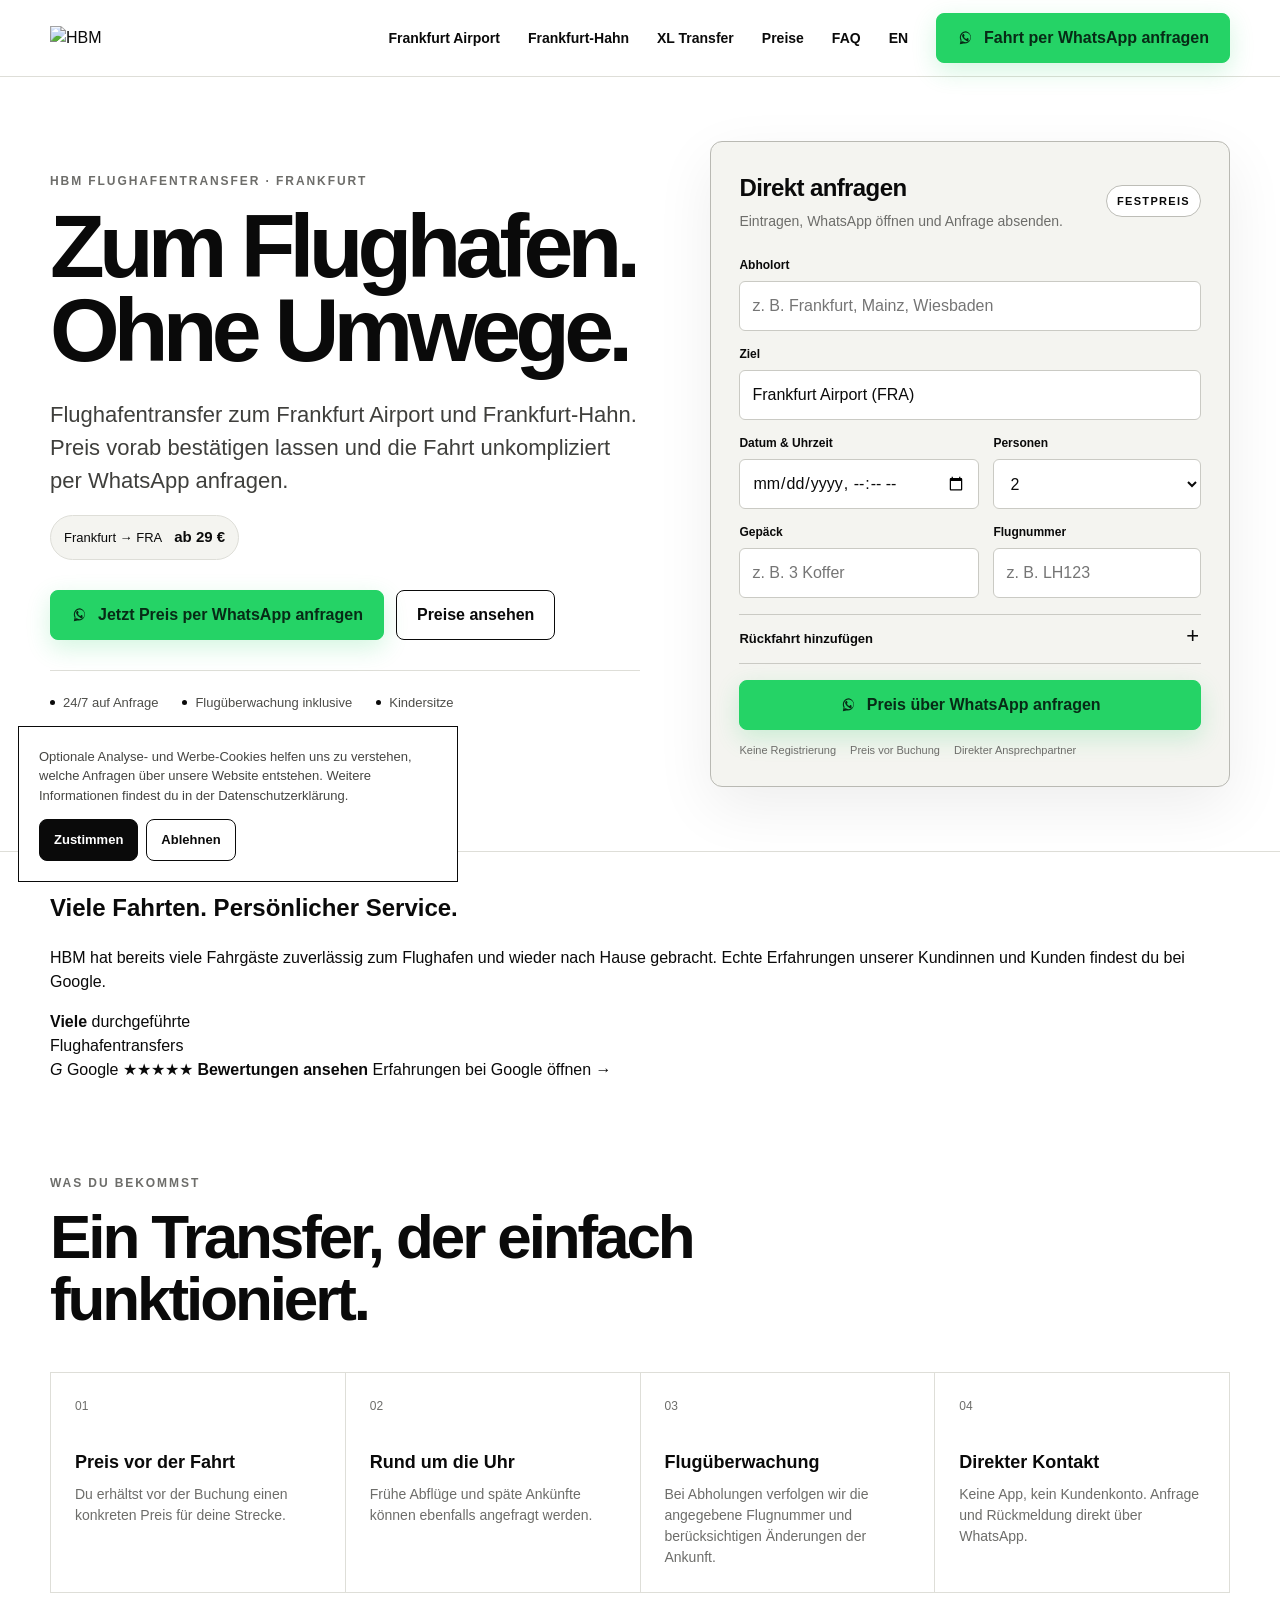
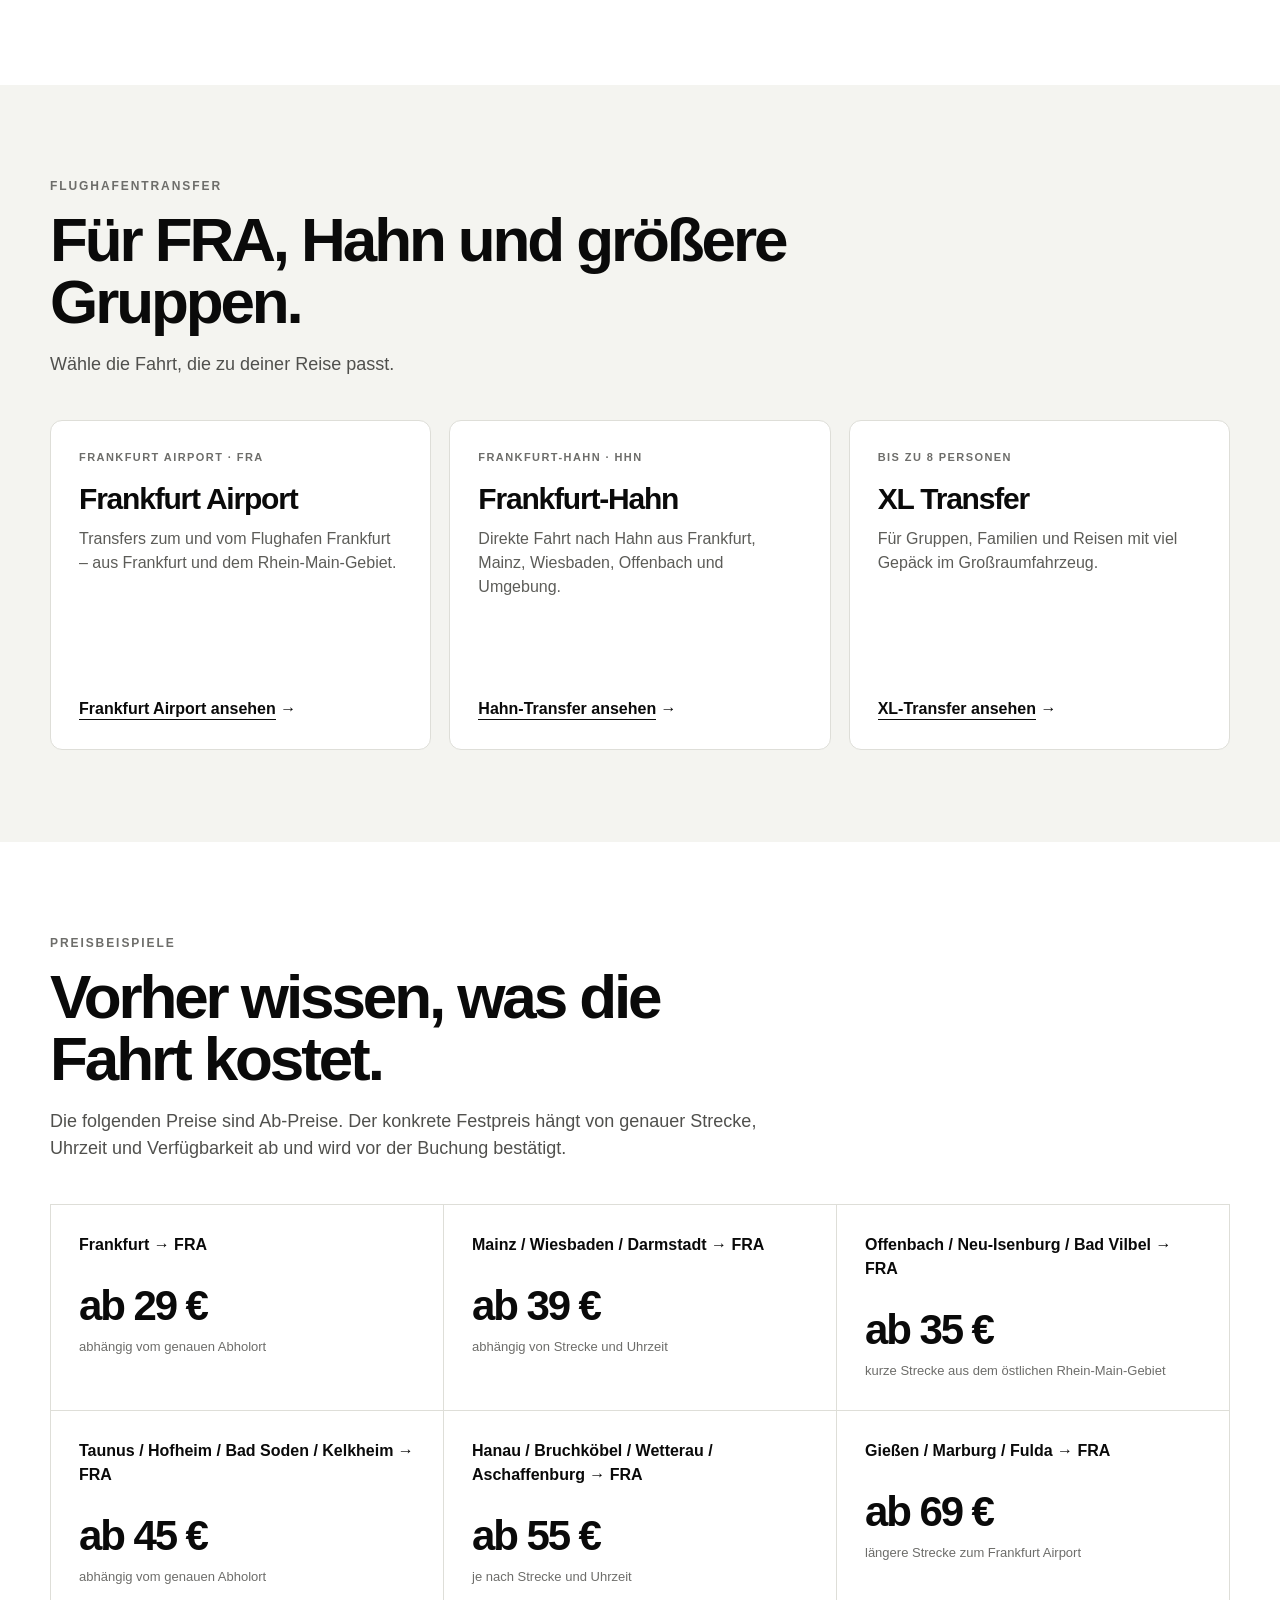
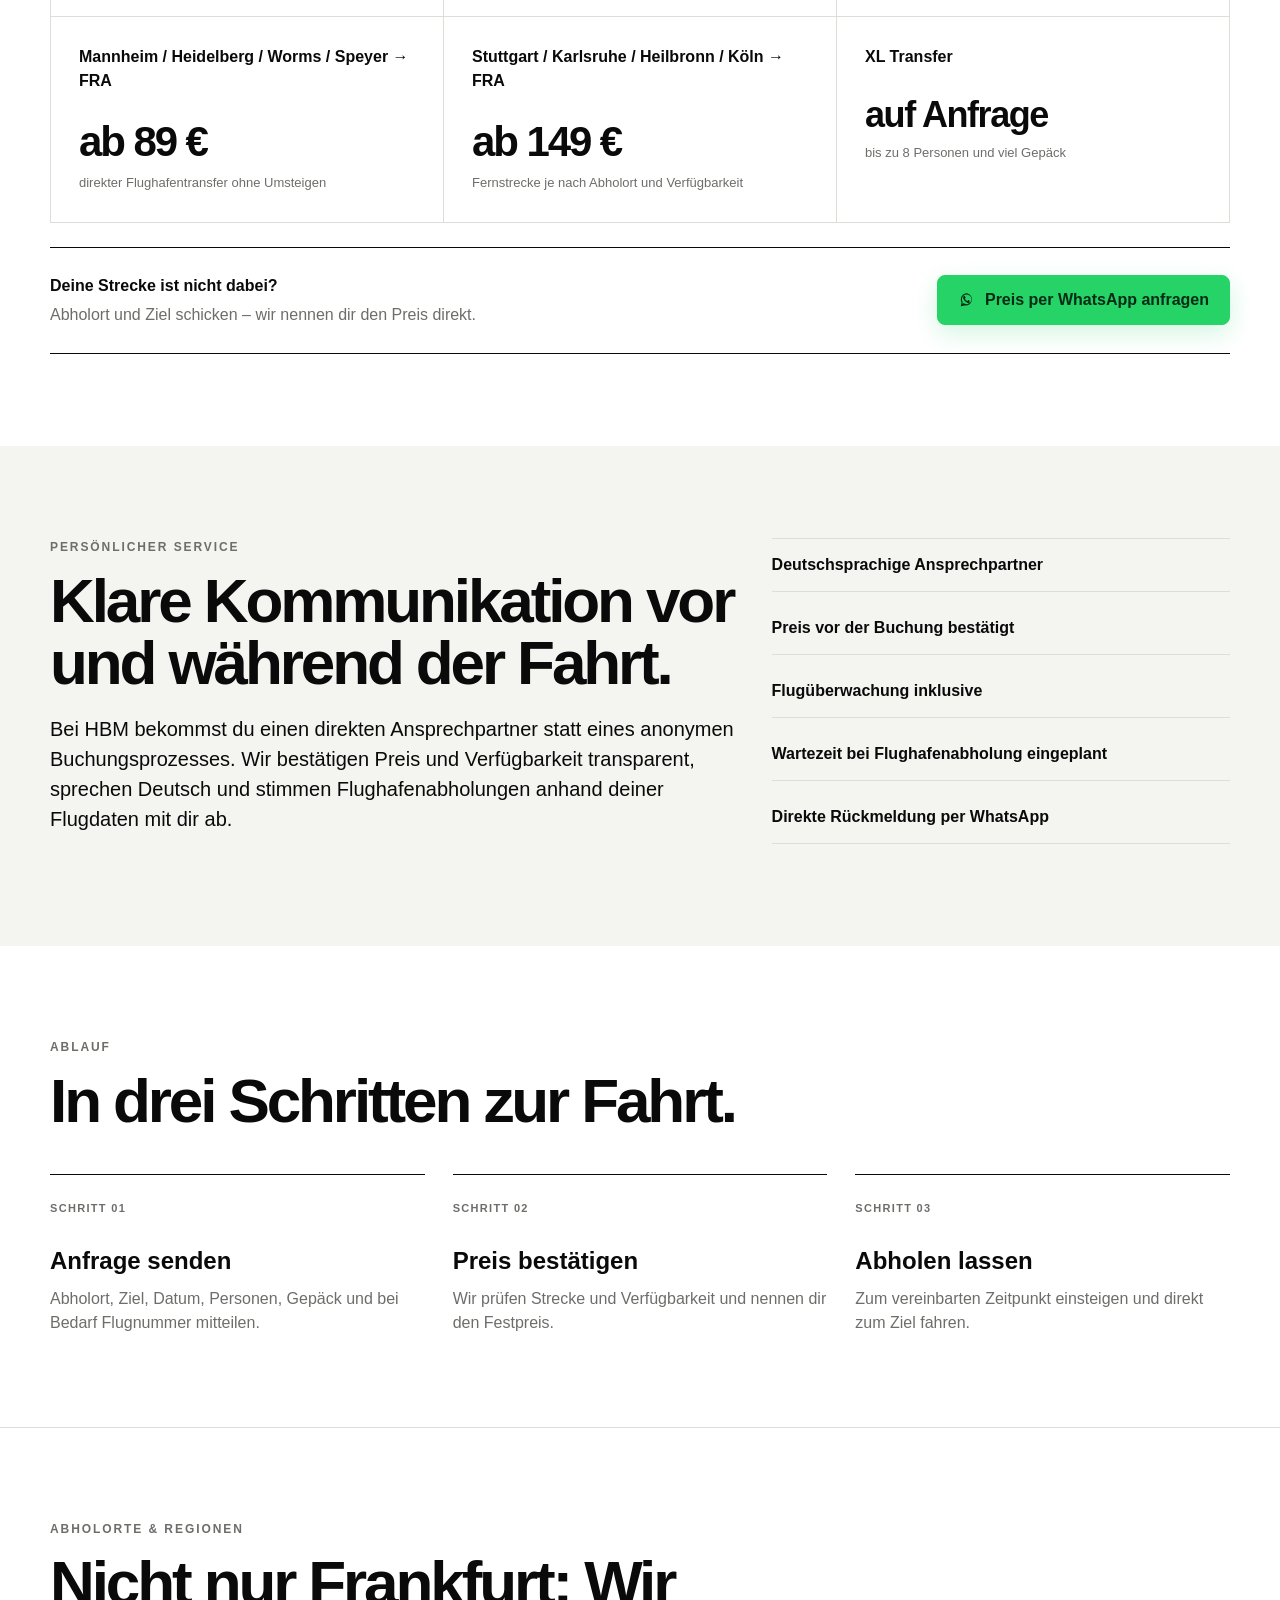
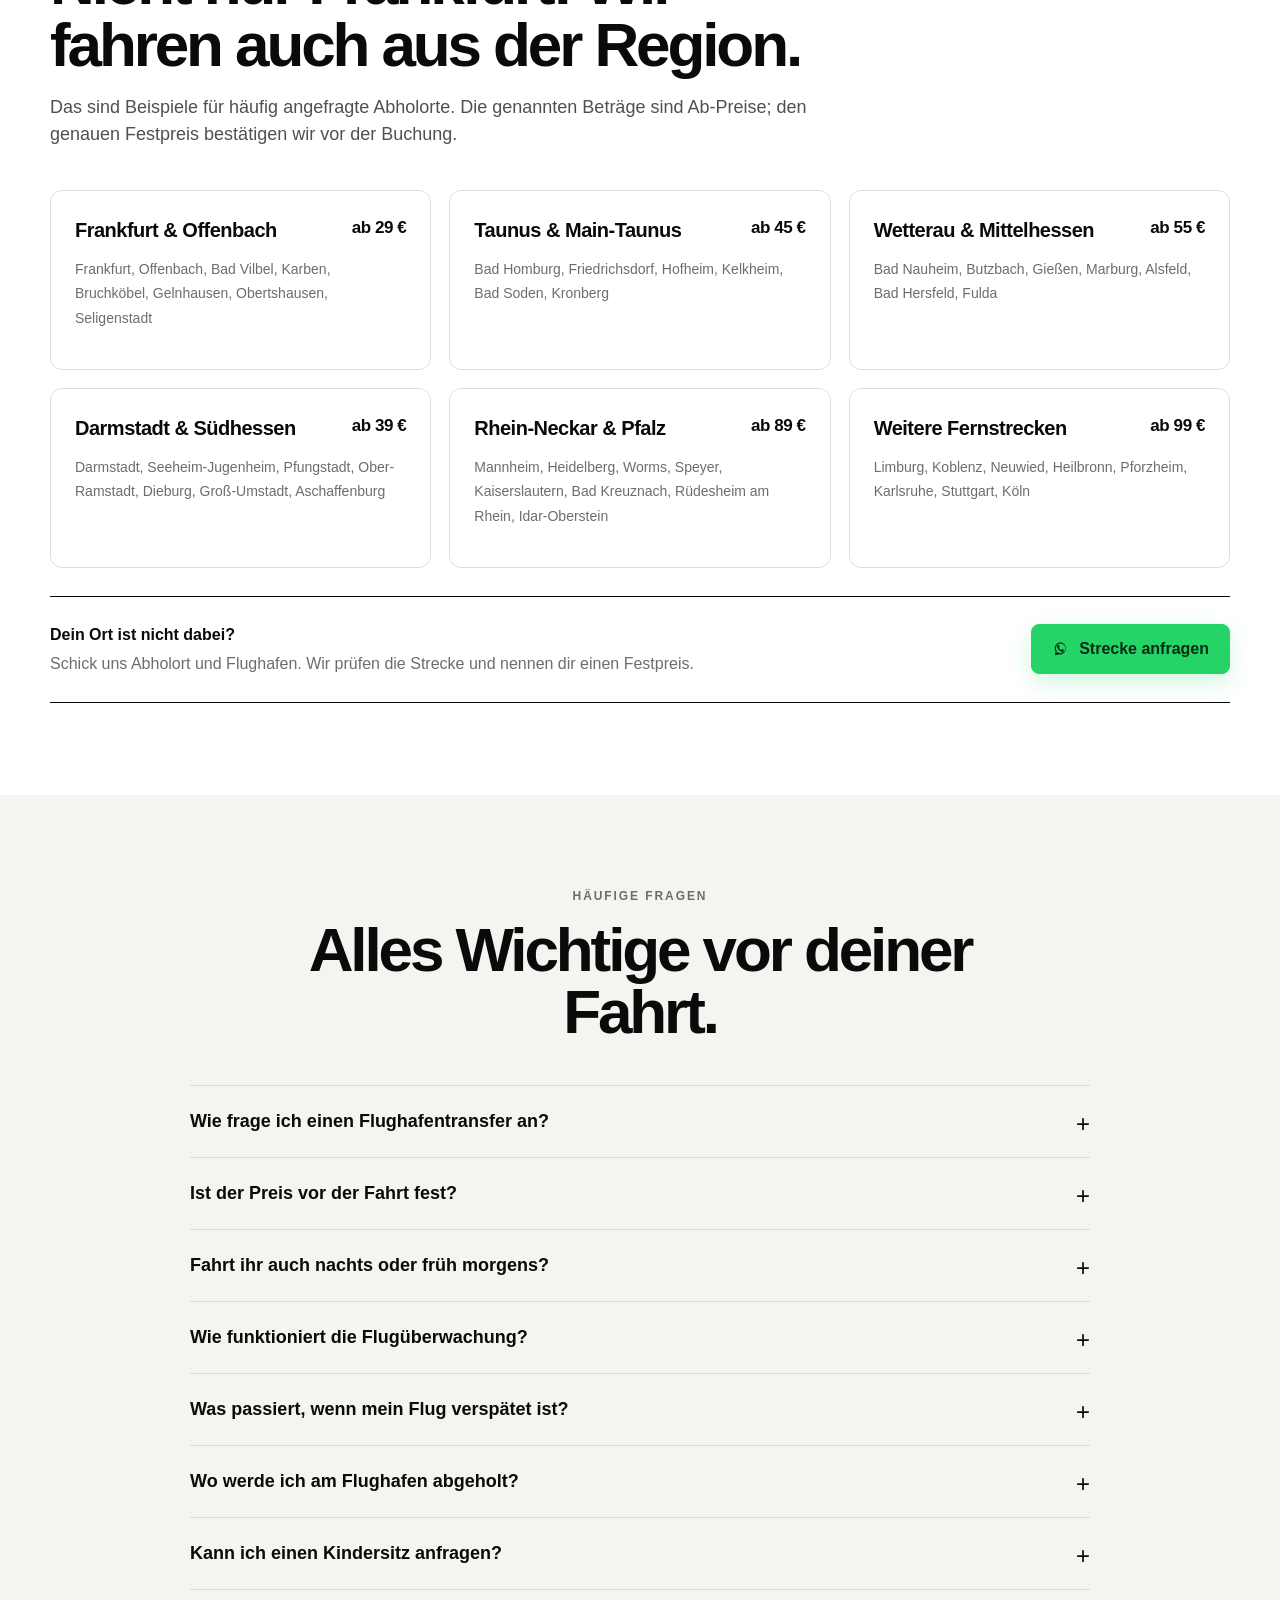
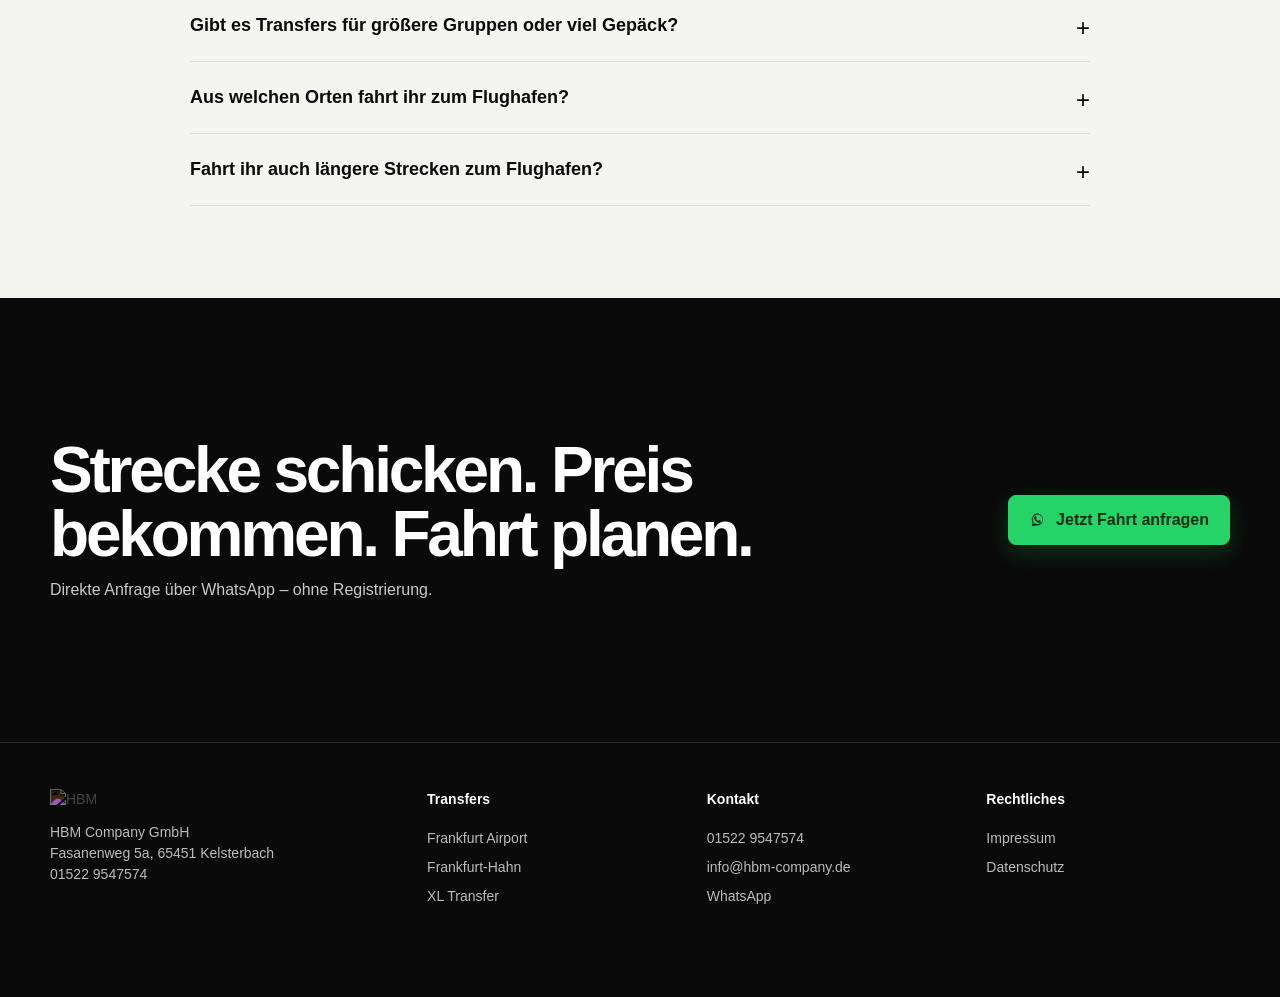
==== commit 96b25d71: "Add Google reviews trust section to homepage" ====
--- a/index.html
+++ b/index.html
@@ -76,6 +76,27 @@
       <div class="form-submit"><button class="btn btn-whatsapp btn-block" type="submit">Preis über WhatsApp anfragen</button></div>
       <div class="form-assurance"><span>Keine Registrierung</span><span>Preis vor Buchung</span><span>Direkter Ansprechpartner</span></div>
     </form>
+  </div>
+</section>
+
+
+<section class="social-proof" aria-labelledby="social-proof-title">
+  <div class="wrap social-proof-grid">
+    <div class="social-proof-intro">
+      <span class="eyebrow">Erfahrung &amp; Bewertungen</span>
+      <h2 id="social-proof-title">Viele Fahrten. Persönlicher Service.</h2>
+      <p>HBM hat bereits viele Fahrgäste zuverlässig zum Flughafen und wieder nach Hause gebracht. Echte Erfahrungen unserer Kundinnen und Kunden findest du bei Google.</p>
+    </div>
+    <div class="proof-stat" aria-label="Viele durchgeführte Flughafentransfers">
+      <strong>Viele</strong>
+      <span>durchgeführte<br>Flughafentransfers</span>
+    </div>
+    <a class="google-review-card" href="https://www.google.com/search?q=HBM+Flughafentransfer+Kelsterbach+Bewertungen" target="_blank" rel="noopener" aria-label="Google-Bewertungen von HBM ansehen">
+      <span class="google-wordmark" aria-hidden="true"><i>G</i> Google</span>
+      <span class="review-stars" aria-hidden="true">★★★★★</span>
+      <strong>Bewertungen ansehen</strong>
+      <span class="review-link">Erfahrungen bei Google öffnen →</span>
+    </a>
   </div>
 </section>
 
--- a/styles.css
+++ b/styles.css
@@ -6,7 +6,6 @@
   --soft:#f4f4f0;
   --paper:#ffffff;
   --whatsapp:#25d366;
-  --whatsapp-dark:#128c4a;
   --radius:12px;
   --max:1180px;
 }
@@ -32,14 +31,14 @@
 .header-actions{display:flex;align-items:center;gap:10px}
 .nav-toggle{display:none;margin-left:auto;border:0;background:transparent;color:var(--black);font-size:24px;padding:8px}
 
-.btn{display:inline-flex;align-items:center;justify-content:center;min-height:50px;padding:0 20px;border:1px solid var(--black);border-radius:8px;background:transparent;color:var(--black);font-weight:700;transition:background .16s ease,color .16s ease,transform .16s ease,box-shadow .16s ease}
+.btn{display:inline-flex;align-items:center;justify-content:center;gap:9px;min-height:50px;padding:0 20px;border:1px solid var(--black);border-radius:8px;background:transparent;color:var(--black);font-weight:700;transition:background .16s ease,color .16s ease,transform .16s ease,box-shadow .16s ease}
 .btn:hover{transform:translateY(-1px)}
 .btn-dark{background:var(--black);color:#fff}
 .btn-dark:hover{background:#292929}
 .btn-light{background:#fff;border-color:#fff;color:var(--black)}
 .btn-whatsapp{background:var(--whatsapp);border-color:var(--whatsapp);color:#072b16;box-shadow:0 8px 24px rgba(37,211,102,.20)}
 .btn-whatsapp:hover{background:#20c45e;border-color:#20c45e;box-shadow:0 10px 28px rgba(37,211,102,.28)}
-.btn-whatsapp::before{content:"";width:9px;height:9px;border-radius:50%;background:currentColor;opacity:.85}
+.btn-whatsapp::before{content:"";flex:0 0 18px;width:18px;height:18px;background:currentColor;-webkit-mask:url("data:image/svg+xml,%3Csvg xmlns='http://www.w3.org/2000/svg' viewBox='0 0 32 32'%3E%3Cpath d='M16 4a11 11 0 0 0-9.6 16.4L5 27l6.7-1.4A11 11 0 1 0 16 4Zm0 19.4c-1.7 0-3.4-.5-4.8-1.4l-.7-.4-3 .7.8-2.9-.4-.7A8.5 8.5 0 1 1 16 23.4Zm4.7-6.3c-.3-.1-1.7-.8-2-.9-.3-.1-.5-.1-.7.2-.2.3-.7.9-.9 1.1-.2.2-.4.2-.7.1-1.7-.8-3-2-3.9-3.6-.2-.3 0-.5.1-.7l.5-.6c.2-.2.2-.4.3-.6.1-.2 0-.4 0-.6-.1-.2-.7-1.6-.9-2.2-.2-.6-.5-.5-.7-.5h-.6c-.2 0-.6.1-.9.4-.3.3-1.2 1.2-1.2 2.9 0 1.7 1.2 3.3 1.4 3.5.2.2 2.4 3.7 5.8 5.1 3.4 1.4 3.4.9 4 0 .6-.9.6-1.7.4-1.9-.2-.2-.5-.3-.8-.4Z'/%3E%3C/svg%3E") center/contain no-repeat;mask:url("data:image/svg+xml,%3Csvg xmlns='http://www.w3.org/2000/svg' viewBox='0 0 32 32'%3E%3Cpath d='M16 4a11 11 0 0 0-9.6 16.4L5 27l6.7-1.4A11 11 0 1 0 16 4Zm0 19.4c-1.7 0-3.4-.5-4.8-1.4l-.7-.4-3 .7.8-2.9-.4-.7A8.5 8.5 0 1 1 16 23.4Zm4.7-6.3c-.3-.1-1.7-.8-2-.9-.3-.1-.5-.1-.7.2-.2.3-.7.9-.9 1.1-.2.2-.4.2-.7.1-1.7-.8-3-2-3.9-3.6-.2-.3 0-.5.1-.7l.5-.6c.2-.2.2-.4.3-.6.1-.2 0-.4 0-.6-.1-.2-.7-1.6-.9-2.2-.2-.6-.5-.5-.7-.5h-.6c-.2 0-.6.1-.9.4-.3.3-1.2 1.2-1.2 2.9 0 1.7 1.2 3.3 1.4 3.5.2.2 2.4 3.7 5.8 5.1 3.4 1.4 3.4.9 4 0 .6-.9.6-1.7.4-1.9-.2-.2-.5-.3-.8-.4Z'/%3E%3C/svg%3E") center/contain no-repeat}
 .btn-block{width:100%}
 .text-link{display:inline-flex;align-items:center;gap:8px;font-weight:700;border-bottom:1px solid var(--black);padding-bottom:2px}
 
@@ -82,15 +81,16 @@
 .feature p{margin:0;color:var(--grey);font-size:14px}
 
 .service-grid{display:grid;grid-template-columns:repeat(3,1fr);gap:18px}
-.service-card{display:flex;min-height:330px;flex-direction:column;border:1px solid var(--line);background:#fff;padding:28px;border-radius:var(--radius)}
-.service-card.dark{background:var(--black);color:#fff;border-color:var(--black)}
-.service-card .tag{font-size:11px;letter-spacing:.13em;text-transform:uppercase;color:var(--grey);font-weight:700}
-.service-card.dark .tag{color:#b7b7b2}
+.service-card{display:flex;min-height:330px;flex-direction:column;border:1px solid var(--line);background:#fff;color:var(--black);padding:28px;border-radius:var(--radius);transition:background .18s ease,color .18s ease,border-color .18s ease,transform .18s ease;cursor:pointer}
+.service-card.dark{background:#fff;color:var(--black);border-color:var(--line)}
+.service-card .tag,.service-card.dark .tag{font-size:11px;letter-spacing:.13em;text-transform:uppercase;color:var(--grey);font-weight:700}
 .service-card h3{font-size:30px;line-height:1.05;letter-spacing:-.04em;margin:18px 0 12px}
-.service-card p{margin:0;color:#5c5c58}
-.service-card.dark p{color:#c7c7c2}
+.service-card p,.service-card.dark p{margin:0;color:#5c5c58}
 .service-card a{margin-top:auto;font-weight:700;padding-top:30px}
 .service-card a span{border-bottom:1px solid currentColor;padding-bottom:2px}
+.service-card:hover,.service-card:focus-within{background:var(--black);color:#fff;border-color:var(--black);transform:translateY(-2px)}
+.service-card:hover .tag,.service-card:focus-within .tag{color:#b7b7b2}
+.service-card:hover p,.service-card:focus-within p{color:#c7c7c2}
 .service-note{margin-top:18px;padding-top:18px;border-top:1px solid var(--line);font-size:13px;color:var(--grey)}
 
 .price-grid{display:grid;grid-template-columns:repeat(3,1fr);gap:0;border-top:1px solid var(--line);border-left:1px solid var(--line)}
@@ -125,9 +125,11 @@
 .list-item strong{display:block;margin-bottom:5px}
 .list-item span{color:var(--grey)}
 .route-grid{display:grid;grid-template-columns:repeat(2,1fr);gap:14px}
-.route{display:flex;align-items:center;justify-content:space-between;gap:16px;border:1px solid var(--line);padding:20px;background:#fff;border-radius:8px}
+.route{display:flex;align-items:center;justify-content:space-between;gap:16px;border:1px solid var(--line);padding:20px;background:#fff;border-radius:8px;transition:background .16s ease,color .16s ease,border-color .16s ease}
 .route strong{font-size:16px}
 .route span{color:var(--grey);font-size:14px}
+.route:hover{background:var(--black);color:#fff;border-color:var(--black)}
+.route:hover span{color:#c7c7c2}
 .related{display:grid;grid-template-columns:repeat(2,1fr);gap:16px}
 .related a{border:1px solid var(--line);padding:24px;border-radius:8px}
 .related a strong{display:block;font-size:20px;margin-bottom:6px}
@@ -153,6 +155,7 @@
 .footer-legal a:hover{color:#fff}
 
 .sticky-whatsapp{display:none;position:fixed;z-index:70;left:16px;right:16px;bottom:16px;background:var(--whatsapp);color:#072b16;text-align:center;border-radius:8px;padding:14px 16px;font-weight:800;box-shadow:0 10px 30px rgba(37,211,102,.28)}
+.sticky-whatsapp::before{content:"";display:inline-block;vertical-align:-3px;margin-right:8px;width:18px;height:18px;background:currentColor;-webkit-mask:url("data:image/svg+xml,%3Csvg xmlns='http://www.w3.org/2000/svg' viewBox='0 0 32 32'%3E%3Cpath d='M16 4a11 11 0 0 0-9.6 16.4L5 27l6.7-1.4A11 11 0 1 0 16 4Zm0 19.4c-1.7 0-3.4-.5-4.8-1.4l-.7-.4-3 .7.8-2.9-.4-.7A8.5 8.5 0 1 1 16 23.4Zm4.7-6.3c-.3-.1-1.7-.8-2-.9-.3-.1-.5-.1-.7.2-.2.3-.7.9-.9 1.1-.2.2-.4.2-.7.1-1.7-.8-3-2-3.9-3.6-.2-.3 0-.5.1-.7l.5-.6c.2-.2.2-.4.3-.6.1-.2 0-.4 0-.6-.1-.2-.7-1.6-.9-2.2-.2-.6-.5-.5-.7-.5h-.6c-.2 0-.6.1-.9.4-.3.3-1.2 1.2-1.2 2.9 0 1.7 1.2 3.3 1.4 3.5.2.2 2.4 3.7 5.8 5.1 3.4 1.4 3.4.9 4 0 .6-.9.6-1.7.4-1.9-.2-.2-.5-.3-.8-.4Z'/%3E%3C/svg%3E") center/contain no-repeat;mask:url("data:image/svg+xml,%3Csvg xmlns='http://www.w3.org/2000/svg' viewBox='0 0 32 32'%3E%3Cpath d='M16 4a11 11 0 0 0-9.6 16.4L5 27l6.7-1.4A11 11 0 1 0 16 4Zm0 19.4c-1.7 0-3.4-.5-4.8-1.4l-.7-.4-3 .7.8-2.9-.4-.7A8.5 8.5 0 1 1 16 23.4Zm4.7-6.3c-.3-.1-1.7-.8-2-.9-.3-.1-.5-.1-.7.2-.2.3-.7.9-.9 1.1-.2.2-.4.2-.7.1-1.7-.8-3-2-3.9-3.6-.2-.3 0-.5.1-.7l.5-.6c.2-.2.2-.4.3-.6.1-.2 0-.4 0-.6-.1-.2-.7-1.6-.9-2.2-.2-.6-.5-.5-.7-.5h-.6c-.2 0-.6.1-.9.4-.3.3-1.2 1.2-1.2 2.9 0 1.7 1.2 3.3 1.4 3.5.2.2 2.4 3.7 5.8 5.1 3.4 1.4 3.4.9 4 0 .6-.9.6-1.7.4-1.9-.2-.2-.5-.3-.8-.4Z'/%3E%3C/svg%3E") center/contain no-repeat}
 .consent{position:fixed;z-index:100;left:18px;bottom:18px;width:min(440px,calc(100% - 36px));border:1px solid var(--black);background:#fff;padding:20px}
 .consent p{margin:0 0 14px;color:#454542;font-size:13px}
 .consent-actions{display:flex;gap:8px;flex-wrap:wrap}
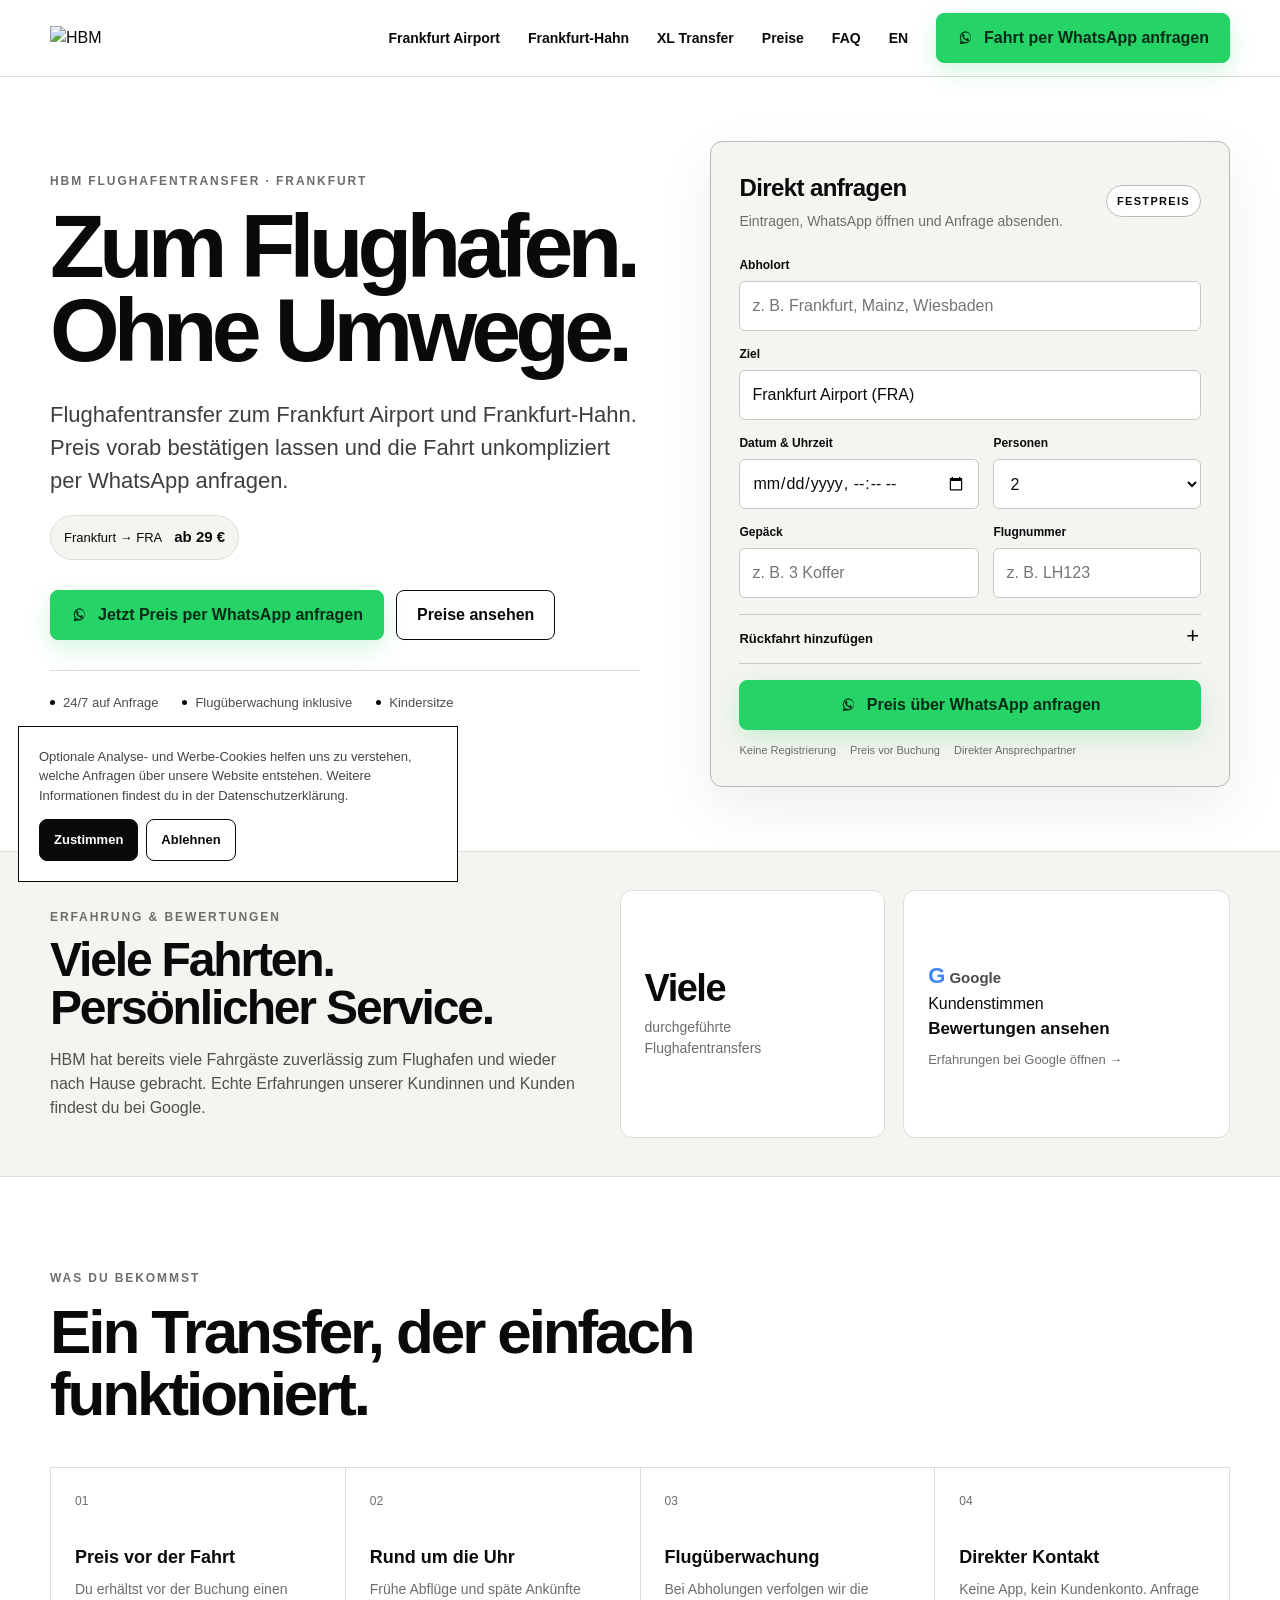
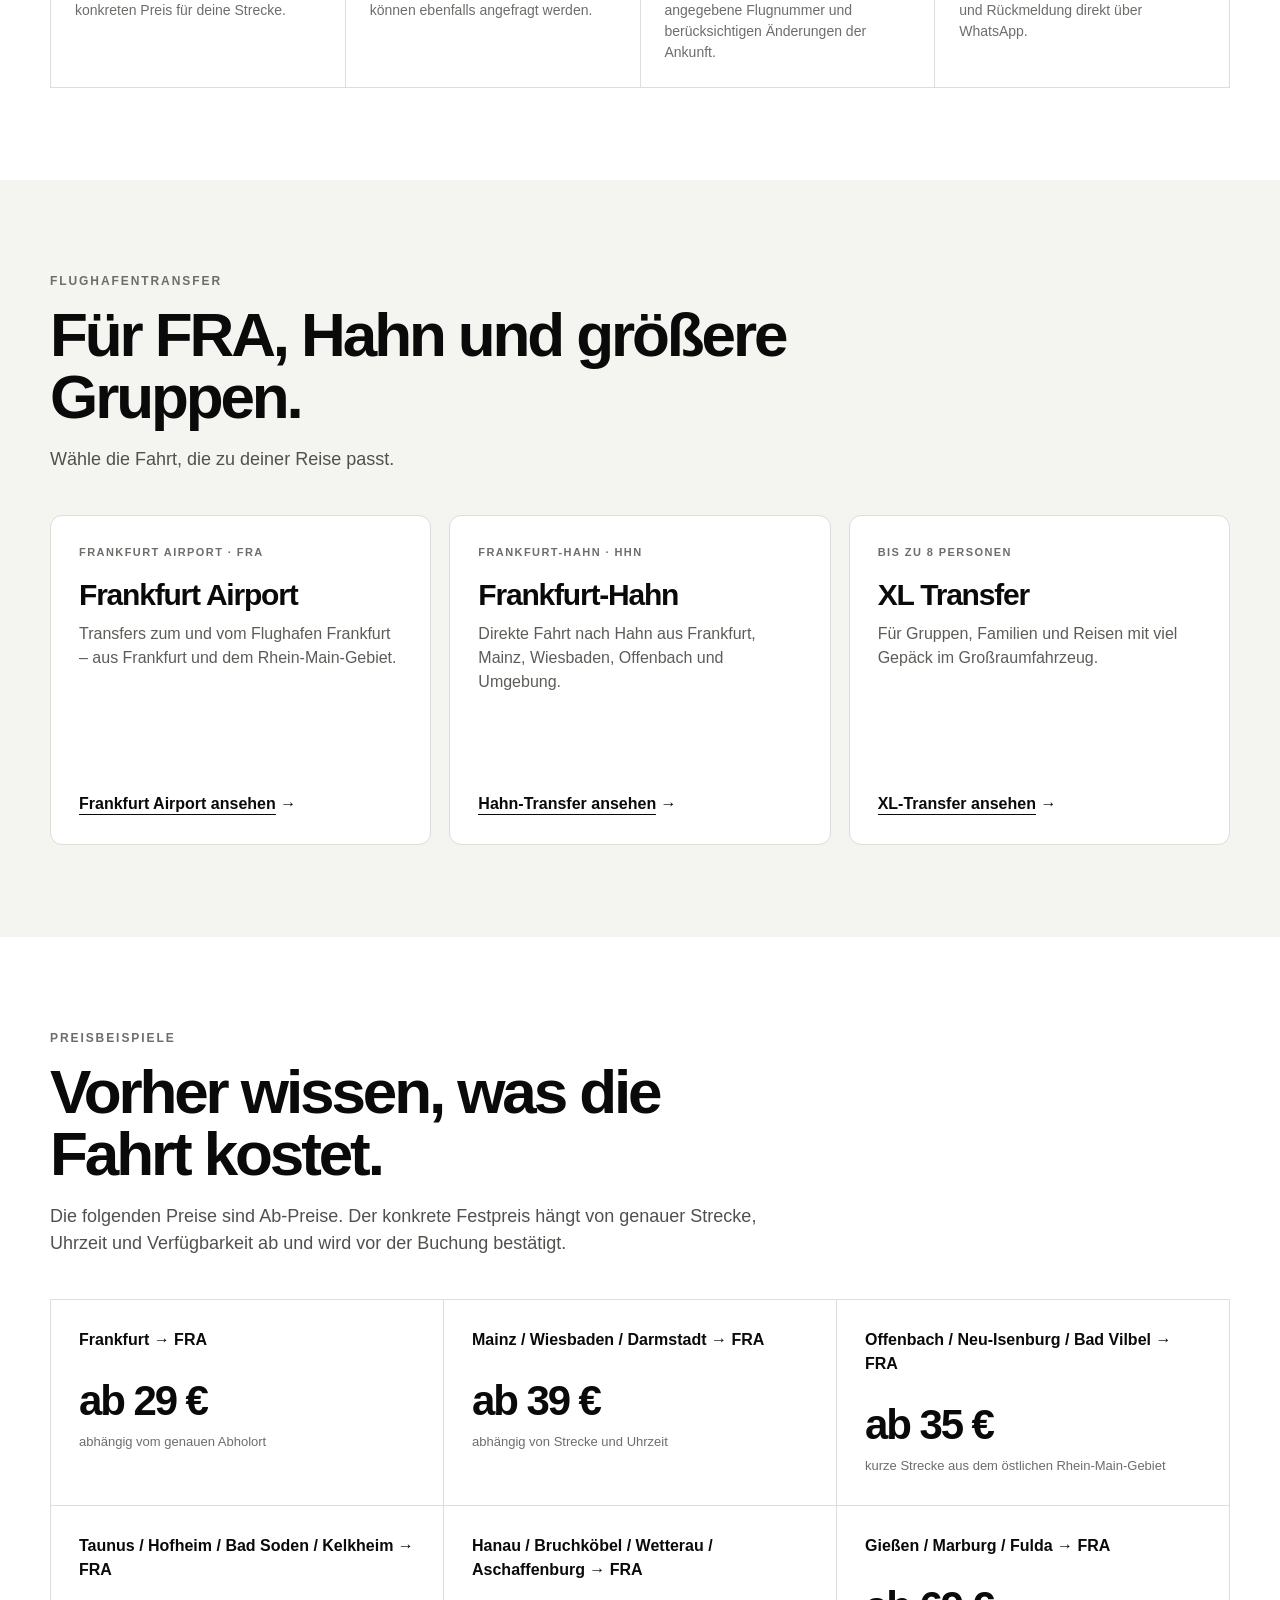
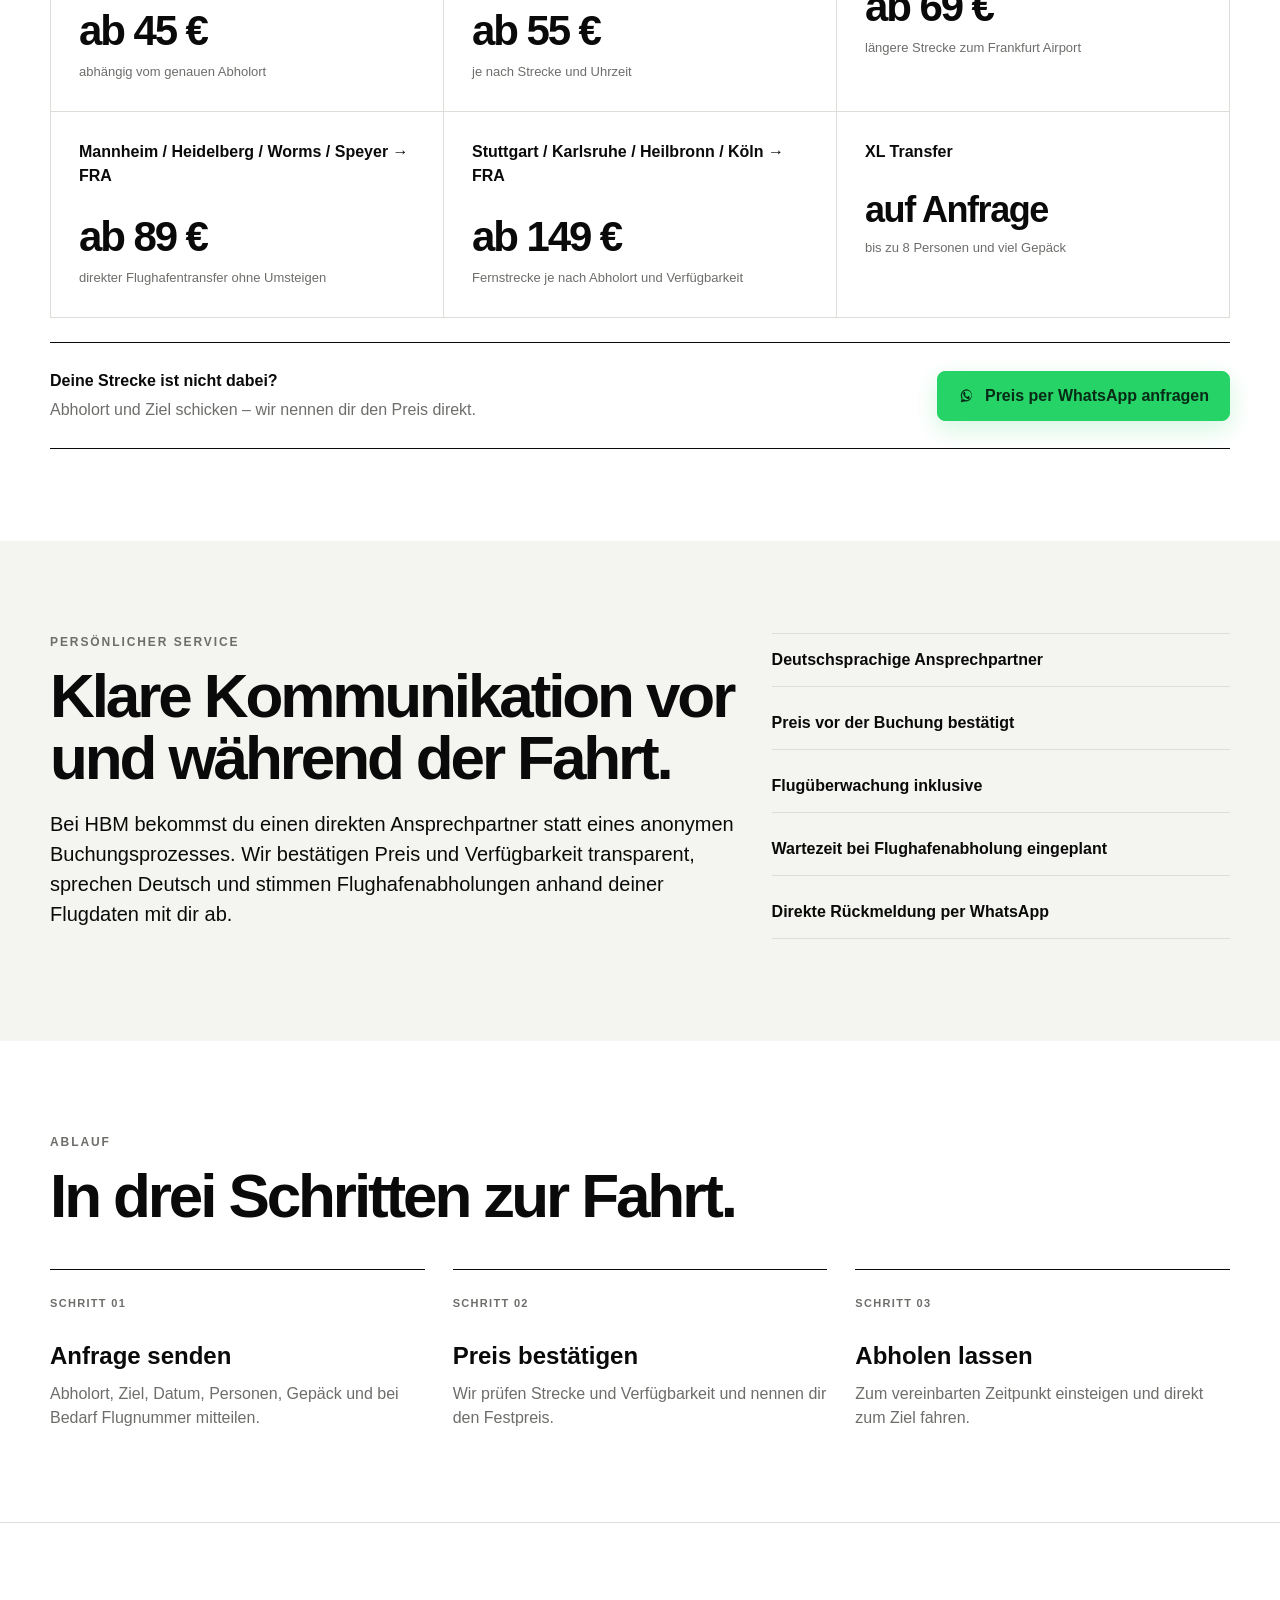
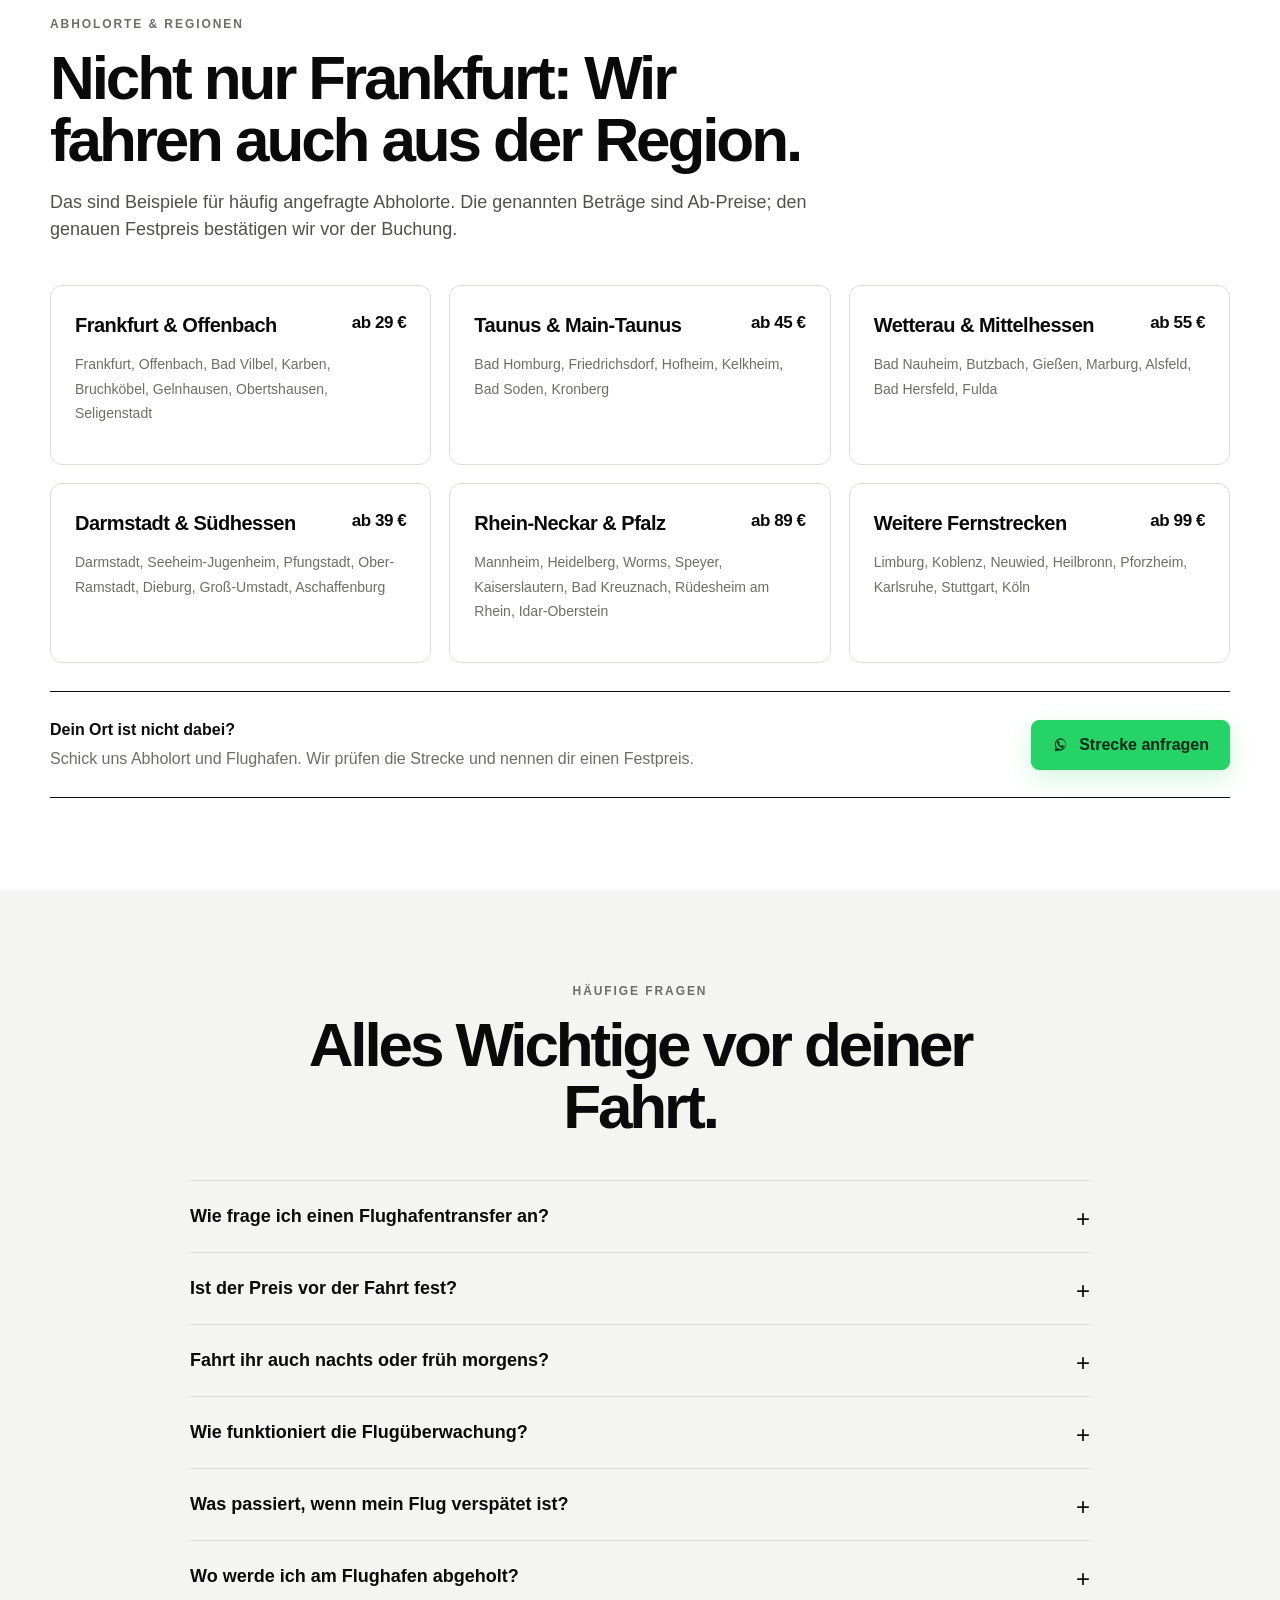
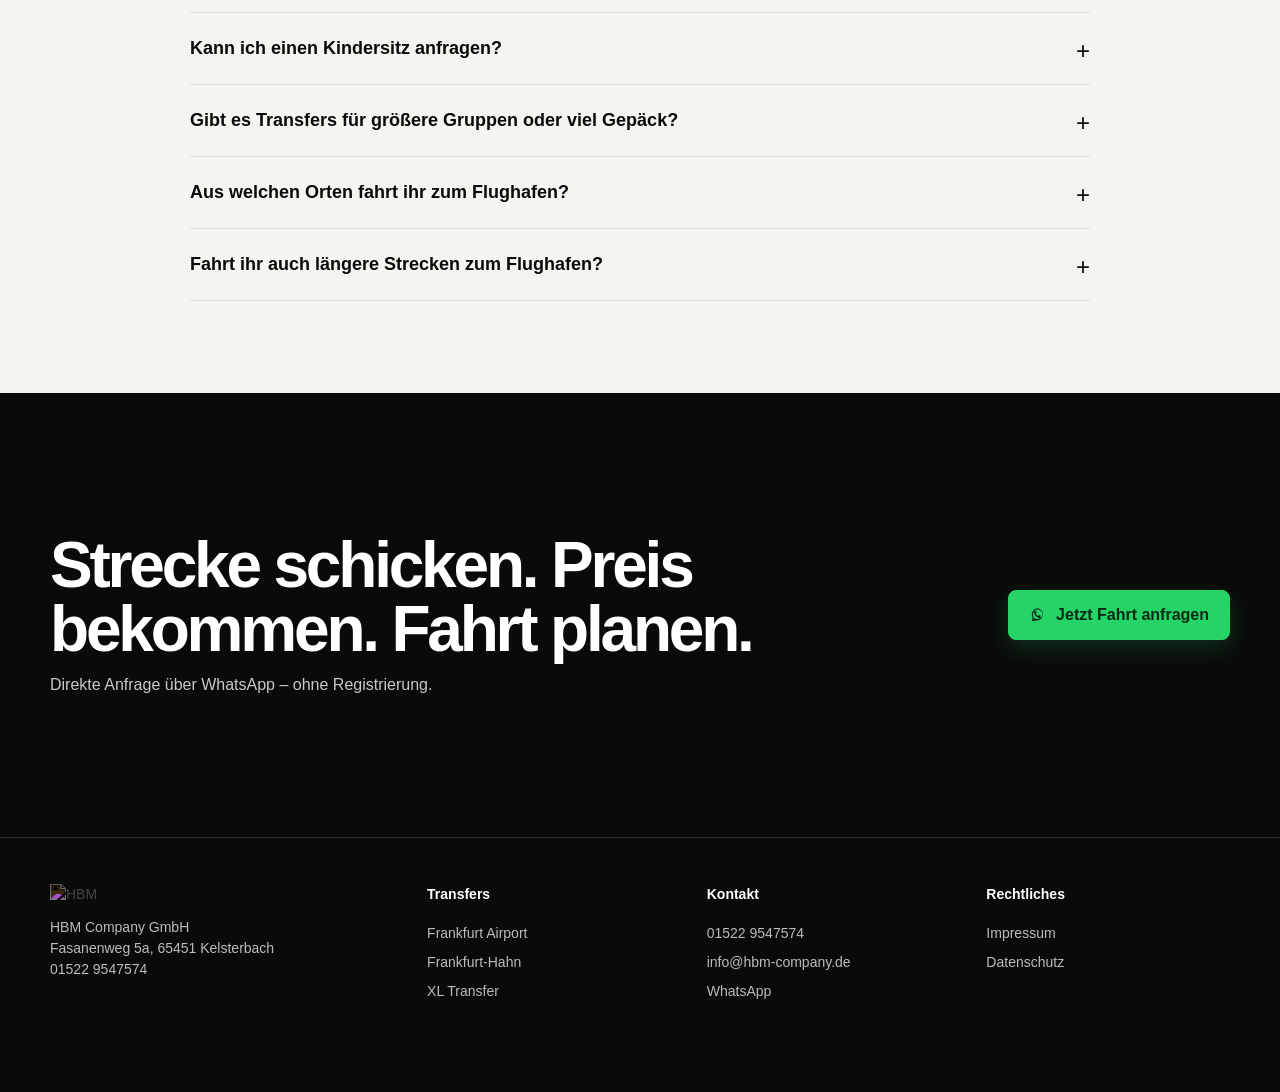
==== commit 4fe148ba: "Avoid unverified star rating in Google review card" ====
--- a/index.html
+++ b/index.html
@@ -93,7 +93,7 @@
     </div>
     <a class="google-review-card" href="https://www.google.com/search?q=HBM+Flughafentransfer+Kelsterbach+Bewertungen" target="_blank" rel="noopener" aria-label="Google-Bewertungen von HBM ansehen">
       <span class="google-wordmark" aria-hidden="true"><i>G</i> Google</span>
-      <span class="review-stars" aria-hidden="true">★★★★★</span>
+      <span class="review-label">Kundenstimmen</span>
       <strong>Bewertungen ansehen</strong>
       <span class="review-link">Erfahrungen bei Google öffnen →</span>
     </a>
--- a/styles.css
+++ b/styles.css
@@ -52,6 +52,24 @@
 .trust-line{display:flex;gap:24px;flex-wrap:wrap;margin-top:30px;padding-top:22px;border-top:1px solid var(--line);font-size:13px;color:#4d4d49}
 .trust-line span{display:flex;align-items:center;gap:8px}
 .trust-line span::before{content:"";width:5px;height:5px;border-radius:50%;background:var(--black)}
+
+
+.social-proof{border-bottom:1px solid var(--line);background:var(--soft);padding:38px 0}
+.social-proof-grid{display:grid;grid-template-columns:1.35fr .65fr .8fr;gap:18px;align-items:stretch}
+.social-proof-intro{padding:18px 24px 18px 0}
+.social-proof-intro .eyebrow{margin-bottom:10px}
+.social-proof-intro h2{margin:0;font-size:clamp(30px,4vw,48px);line-height:1;letter-spacing:-.045em}
+.social-proof-intro p{max-width:650px;margin:16px 0 0;color:#50504d}
+.proof-stat,.google-review-card{display:flex;flex-direction:column;justify-content:center;min-height:190px;padding:24px;border:1px solid var(--line);border-radius:var(--radius);background:#fff}
+.proof-stat strong{font-size:38px;line-height:1;letter-spacing:-.04em}
+.proof-stat span{margin-top:10px;color:var(--grey);font-size:14px}
+.google-review-card{transition:transform .16s ease,border-color .16s ease,box-shadow .16s ease}
+.google-review-card:hover{transform:translateY(-2px);border-color:#b9b9b3;box-shadow:0 14px 34px rgba(0,0,0,.07)}
+.google-wordmark{font-size:15px;font-weight:700;color:#4a4a47}
+.google-wordmark i{font-style:normal;font-size:22px;color:#4285f4}
+.review-stars{margin:15px 0 6px;color:#fbbc04;font-size:20px;letter-spacing:2px}
+.google-review-card strong{font-size:17px}
+.review-link{margin-top:8px;color:var(--grey);font-size:13px}
 
 .inquiry-card{border:1px solid var(--line);background:var(--soft);padding:28px;border-radius:var(--radius)}
 .inquiry-card.focus-card{border-color:#b9b9b3;box-shadow:0 20px 60px rgba(0,0,0,.07)}
@@ -172,8 +190,8 @@
 
 @media(max-width:980px){
   .header-inner{min-height:68px}.brand img{width:92px}.nav-toggle{display:block}.nav{display:none;position:absolute;left:0;right:0;top:68px;margin:0;padding:8px 18px 18px;background:#fff;border-bottom:1px solid var(--line);flex-direction:column;align-items:stretch;gap:0}.nav.is-open{display:flex}.nav a{padding:14px 0;border-bottom:1px solid var(--line)}.header-actions{display:none}
-  .hero-grid,.split,.service-proof{grid-template-columns:1fr}.hero-grid{min-height:auto;gap:46px;padding:56px 0}.feature-grid{grid-template-columns:repeat(2,1fr)}.service-grid{grid-template-columns:1fr}.service-card{min-height:260px}.footer-grid{grid-template-columns:1fr 1fr}.cta-inner{align-items:flex-start;flex-direction:column;justify-content:center}.route-grid{grid-template-columns:1fr}
+  .hero-grid,.split,.service-proof,.social-proof-grid{grid-template-columns:1fr}.social-proof-intro{padding-right:0}.hero-grid{min-height:auto;gap:46px;padding:56px 0}.feature-grid{grid-template-columns:repeat(2,1fr)}.service-grid{grid-template-columns:1fr}.service-card{min-height:260px}.footer-grid{grid-template-columns:1fr 1fr}.cta-inner{align-items:flex-start;flex-direction:column;justify-content:center}.route-grid{grid-template-columns:1fr}
 }
 @media(max-width:640px){
-  .wrap{width:min(var(--max),calc(100% - 28px))}.section{padding:68px 0}.hero h1{font-size:52px}.page-hero{padding:58px 0 46px}.page-hero h1{font-size:46px}.form-grid,.feature-grid,.price-grid,.steps,.related{grid-template-columns:1fr}.field.wide{grid-column:auto}.inquiry-card{padding:20px}.service-card{padding:22px}.price-grid,.feature-grid{border-left:0}.price-card,.feature{border-left:1px solid var(--line)}.compare-strip{align-items:flex-start;flex-direction:column}.trust-line{gap:12px;flex-direction:column}.footer-grid{grid-template-columns:1fr}.sticky-whatsapp{display:block}.site-footer{padding-bottom:110px}.consent{bottom:78px}.hero-actions .btn{width:100%}.price-hook{border-radius:8px;align-items:flex-start;flex-direction:column;gap:2px}.legal-wrap{width:calc(100% - 28px)}
+  .wrap{width:min(var(--max),calc(100% - 28px))}.section{padding:68px 0}.social-proof{padding:52px 0}.proof-stat,.google-review-card{min-height:160px}.hero h1{font-size:52px}.page-hero{padding:58px 0 46px}.page-hero h1{font-size:46px}.form-grid,.feature-grid,.price-grid,.steps,.related{grid-template-columns:1fr}.field.wide{grid-column:auto}.inquiry-card{padding:20px}.service-card{padding:22px}.price-grid,.feature-grid{border-left:0}.price-card,.feature{border-left:1px solid var(--line)}.compare-strip{align-items:flex-start;flex-direction:column}.trust-line{gap:12px;flex-direction:column}.footer-grid{grid-template-columns:1fr}.sticky-whatsapp{display:block}.site-footer{padding-bottom:110px}.consent{bottom:78px}.hero-actions .btn{width:100%}.price-hook{border-radius:8px;align-items:flex-start;flex-direction:column;gap:2px}.legal-wrap{width:calc(100% - 28px)}
 }
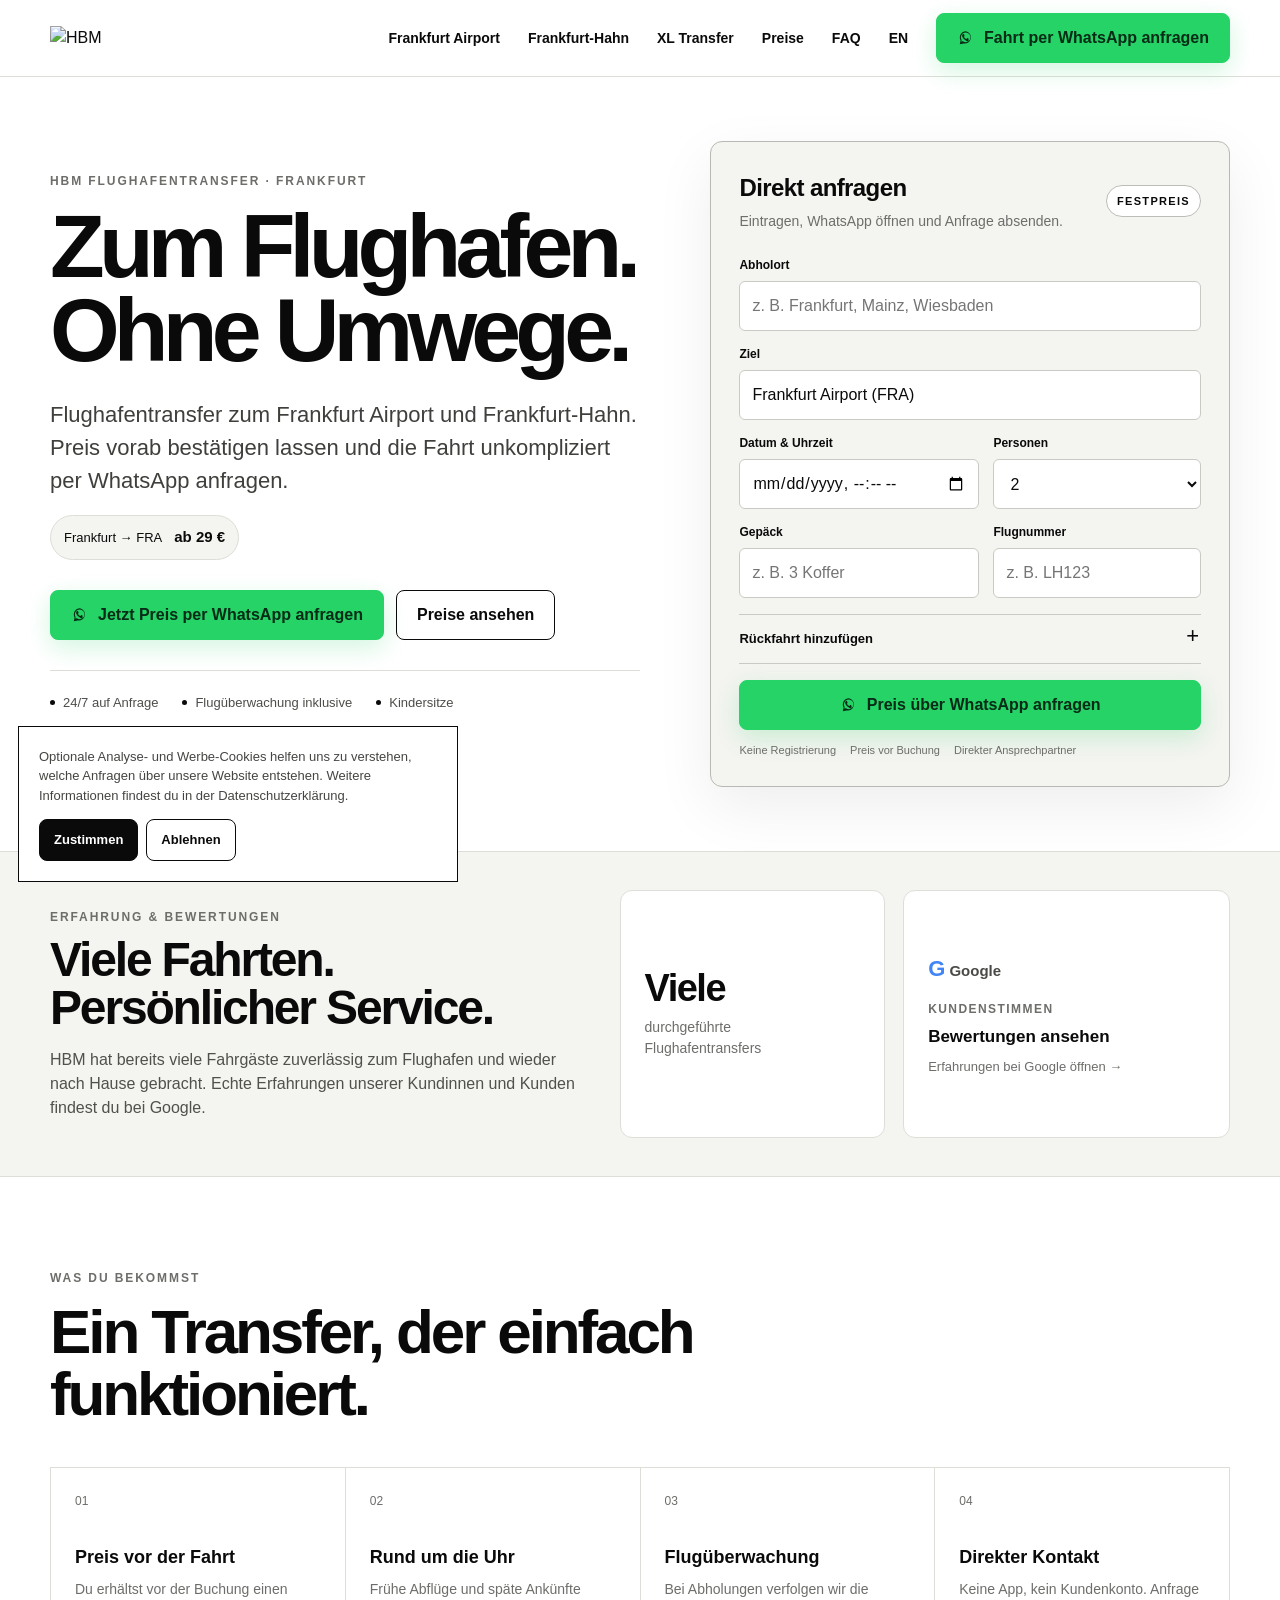
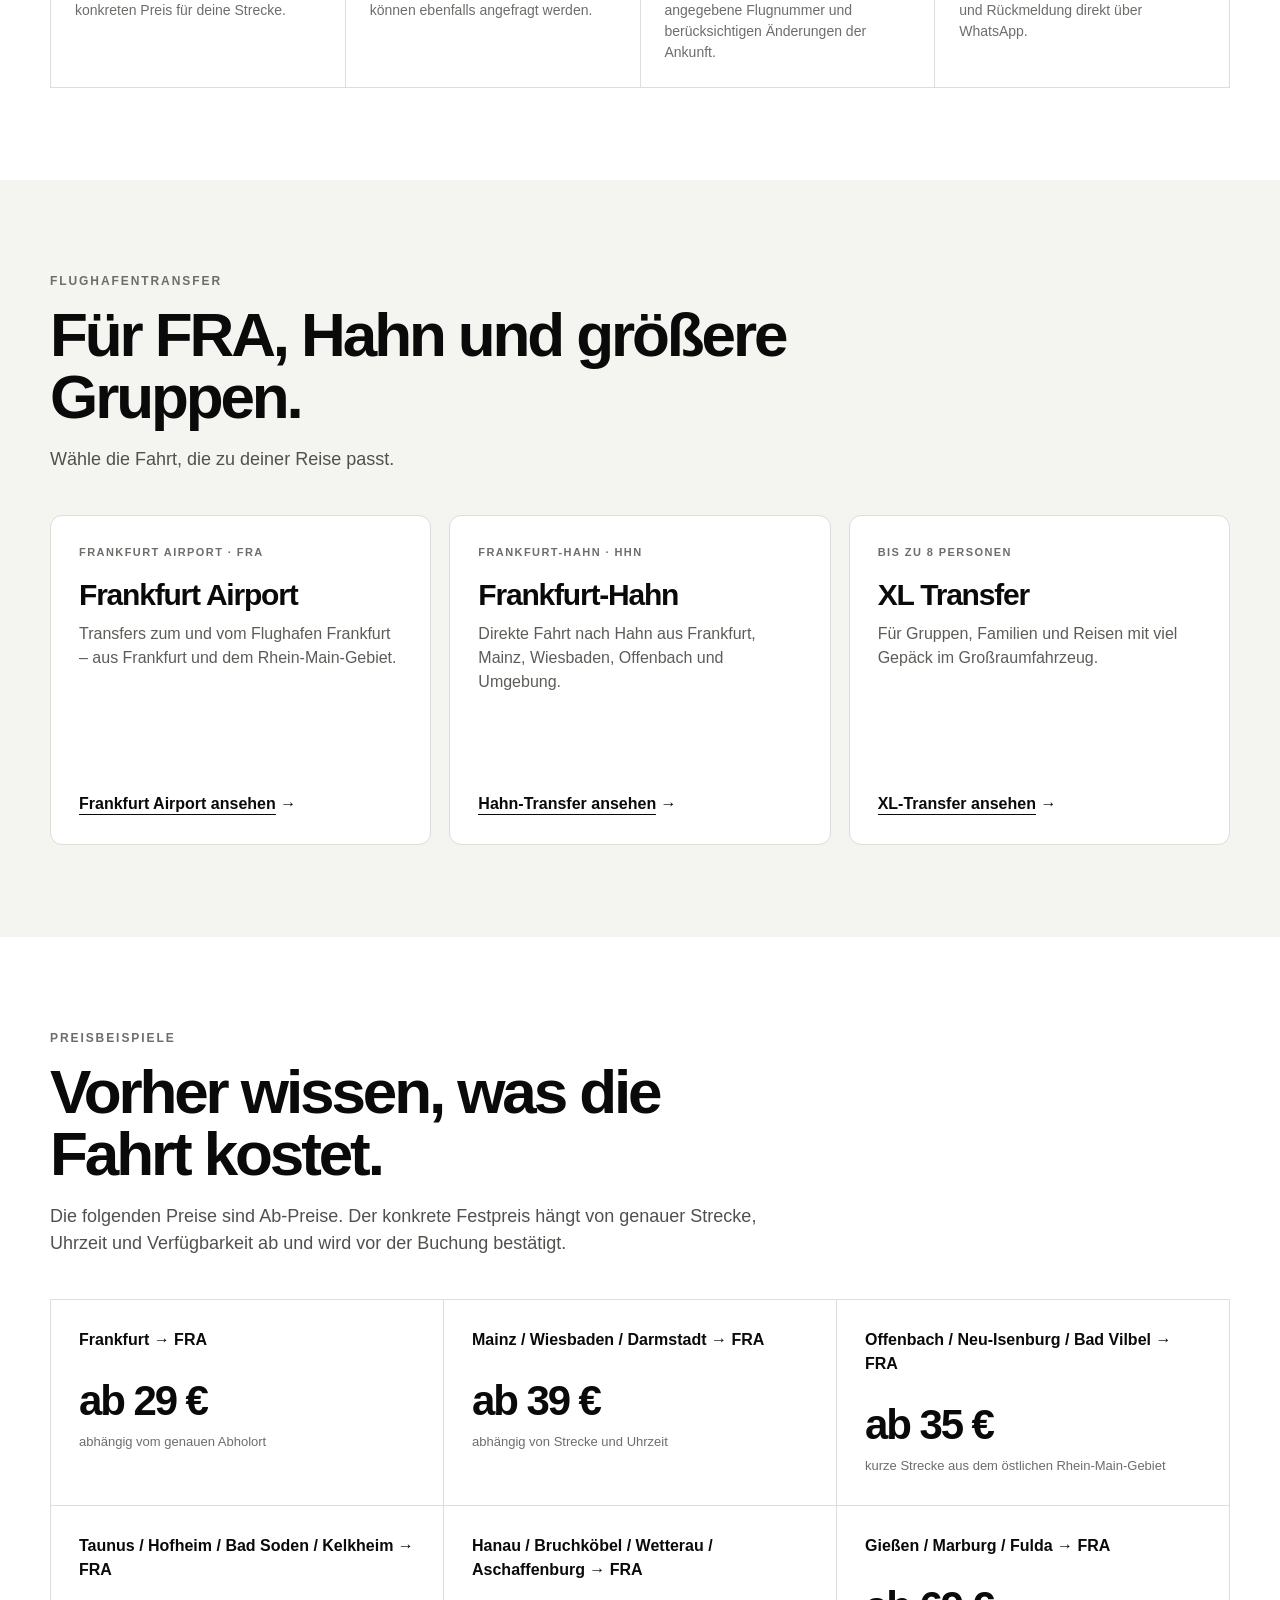
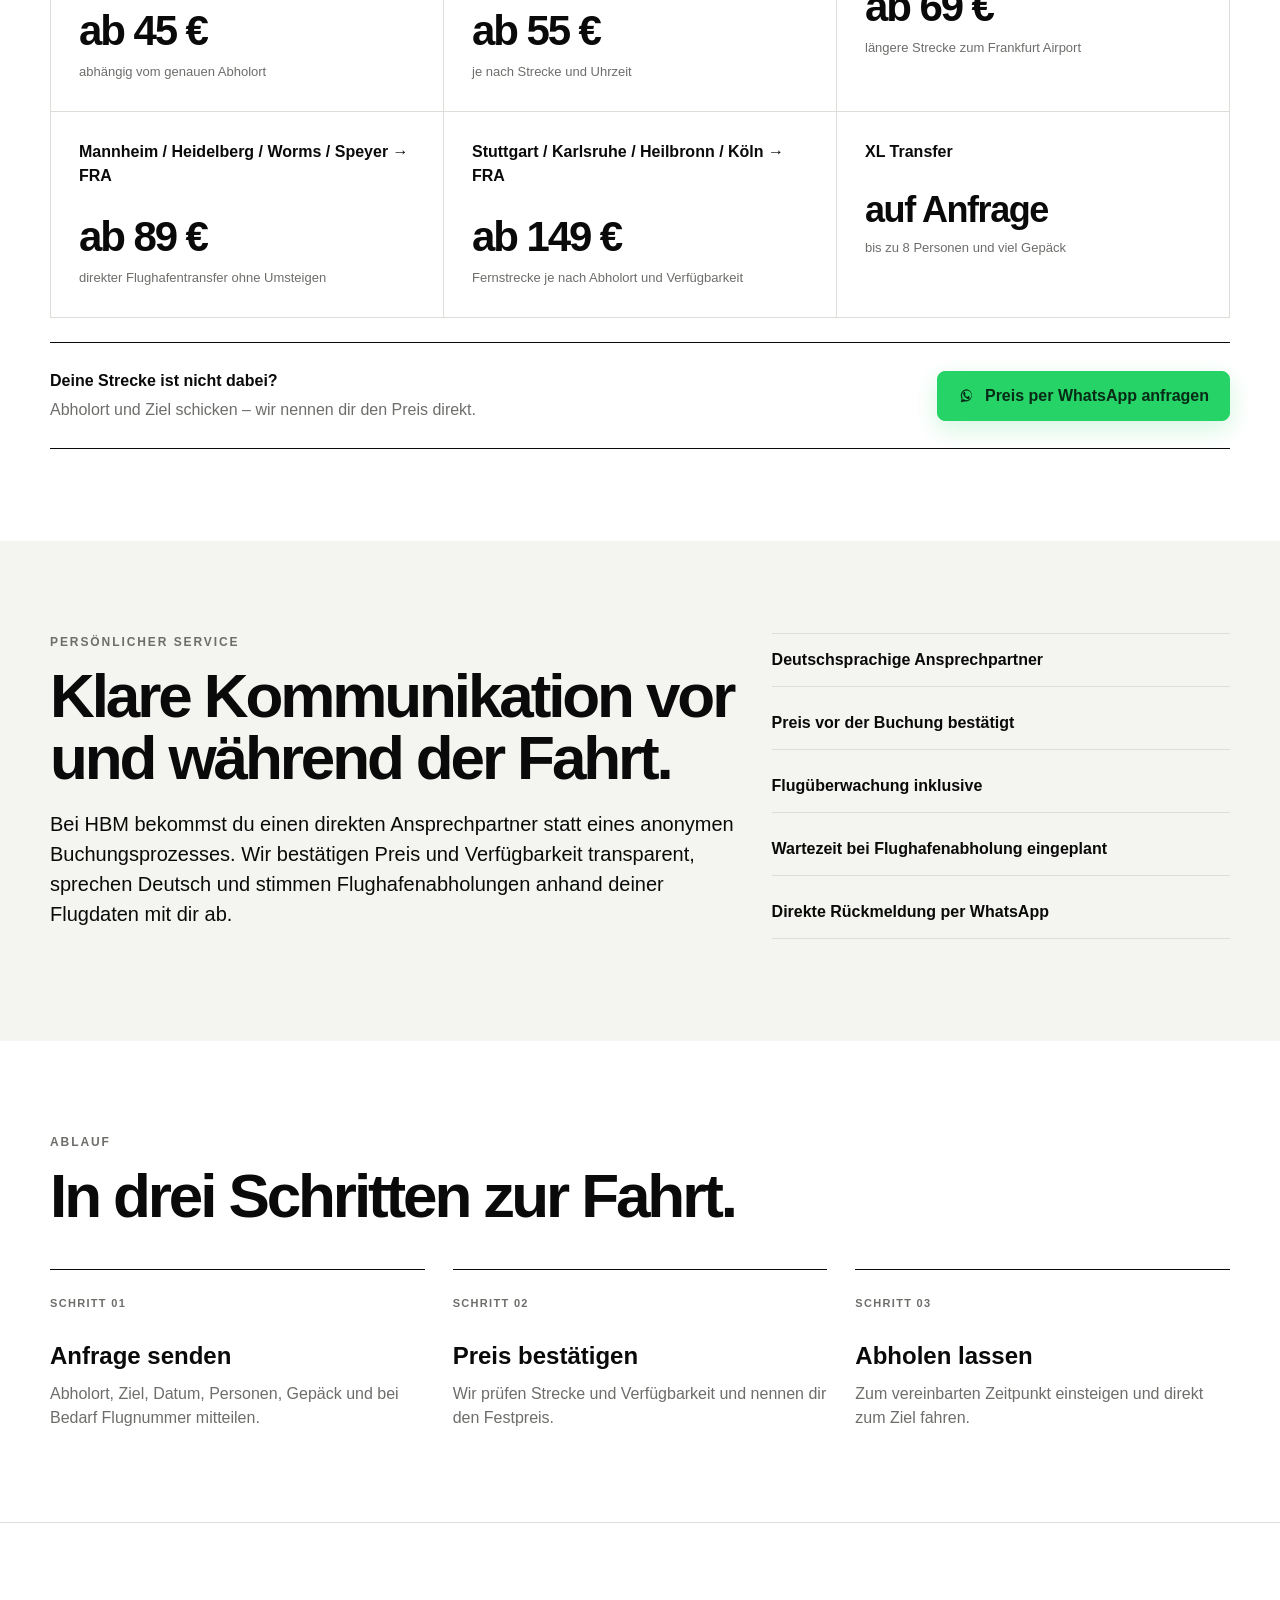
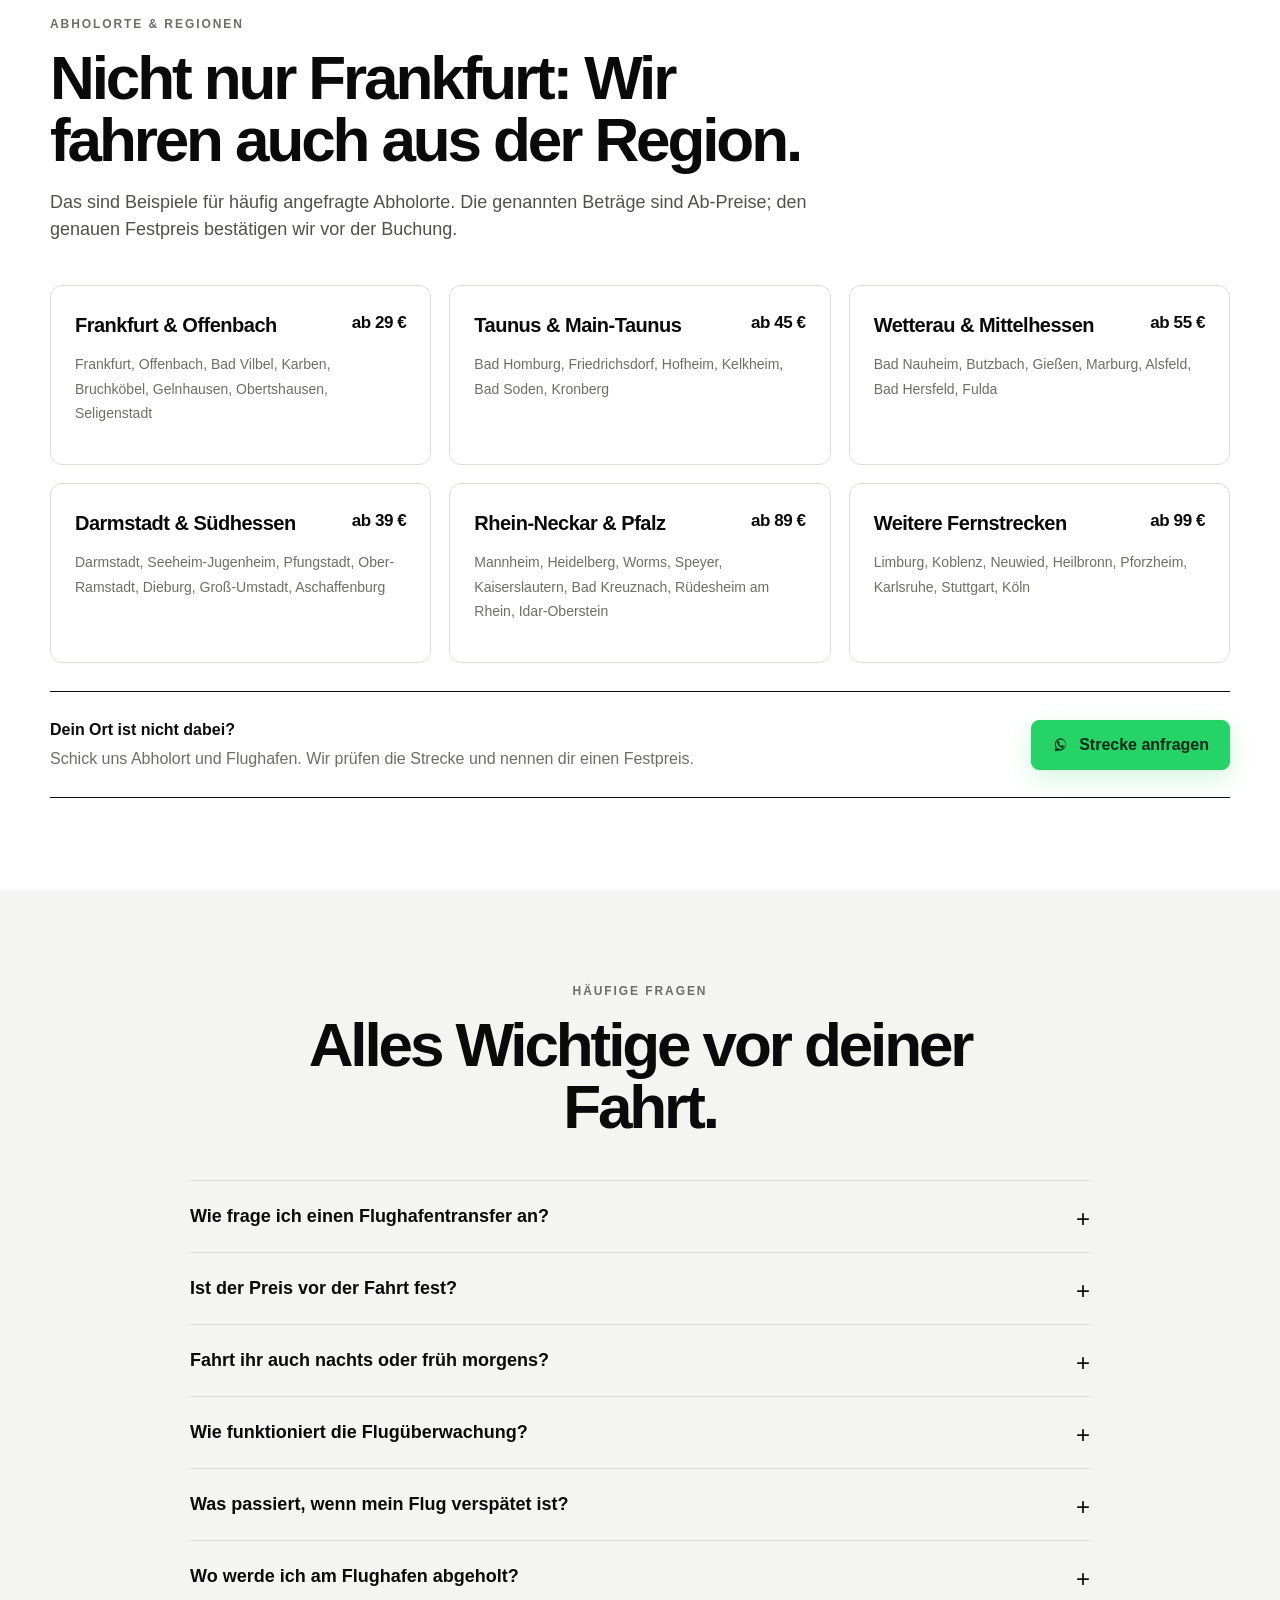
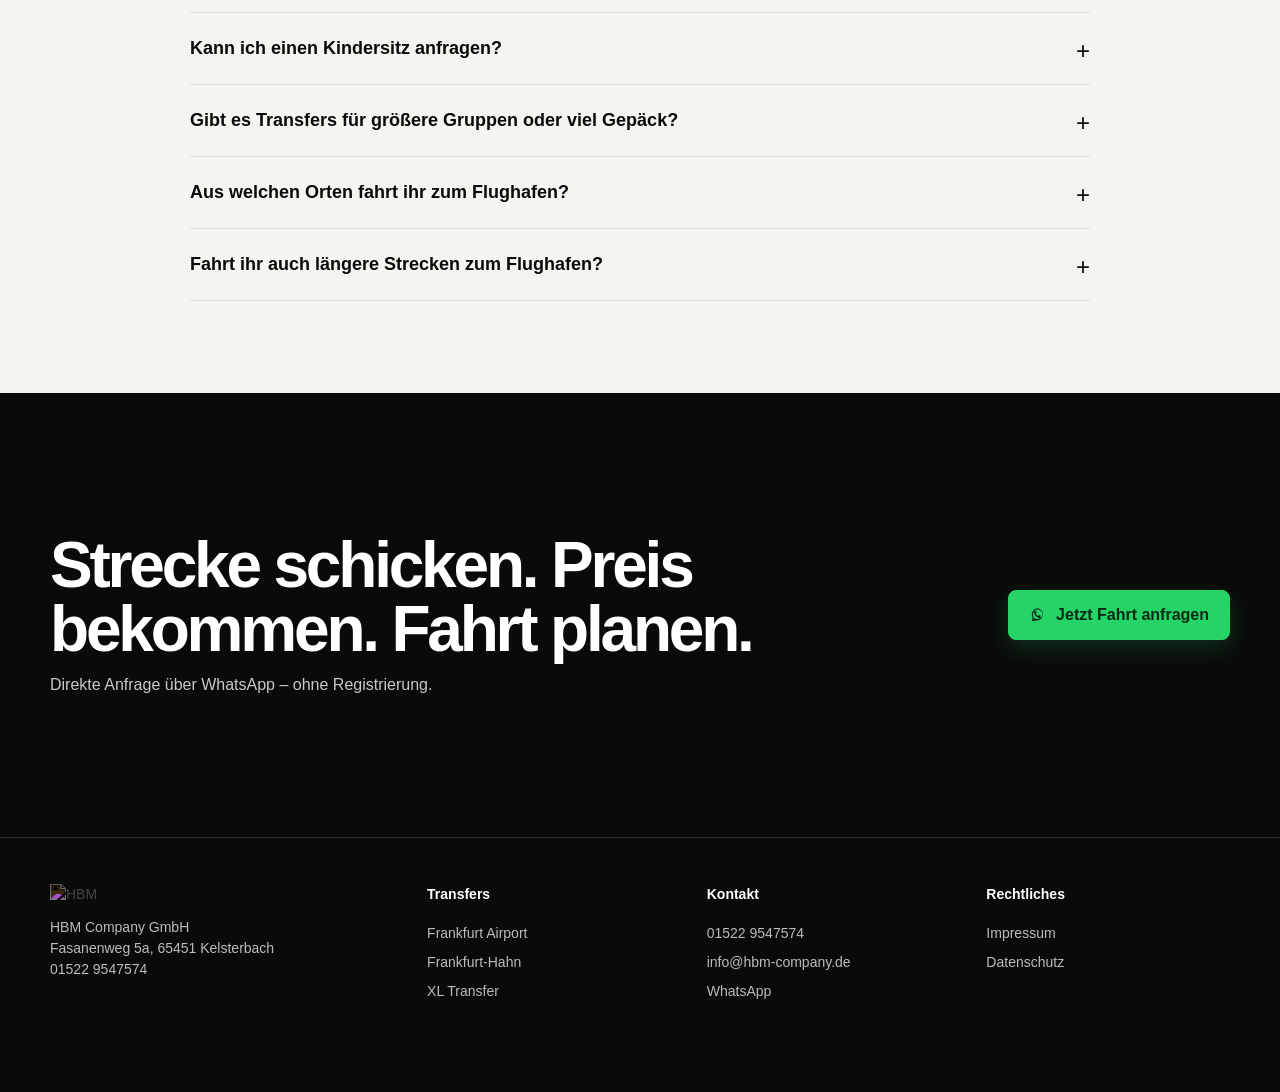
==== commit a6fbe353: "Link homepage reviews card to HBM Google profile" ====
--- a/index.html
+++ b/index.html
@@ -91,7 +91,7 @@
       <strong>Viele</strong>
       <span>durchgeführte<br>Flughafentransfers</span>
     </div>
-    <a class="google-review-card" href="https://www.google.com/search?q=HBM+Flughafentransfer+Kelsterbach+Bewertungen" target="_blank" rel="noopener" aria-label="Google-Bewertungen von HBM ansehen">
+    <a class="google-review-card" href="https://share.google/oINKRahMARAu7iMPC" target="_blank" rel="noopener" aria-label="Google-Bewertungen von HBM ansehen">
       <span class="google-wordmark" aria-hidden="true"><i>G</i> Google</span>
       <span class="review-label">Kundenstimmen</span>
       <strong>Bewertungen ansehen</strong>
--- a/styles.css
+++ b/styles.css
@@ -67,7 +67,7 @@
 .google-review-card:hover{transform:translateY(-2px);border-color:#b9b9b3;box-shadow:0 14px 34px rgba(0,0,0,.07)}
 .google-wordmark{font-size:15px;font-weight:700;color:#4a4a47}
 .google-wordmark i{font-style:normal;font-size:22px;color:#4285f4}
-.review-stars{margin:15px 0 6px;color:#fbbc04;font-size:20px;letter-spacing:2px}
+.review-label{margin:15px 0 6px;color:var(--grey);font-size:12px;font-weight:700;letter-spacing:.12em;text-transform:uppercase}
 .google-review-card strong{font-size:17px}
 .review-link{margin-top:8px;color:var(--grey);font-size:13px}
 
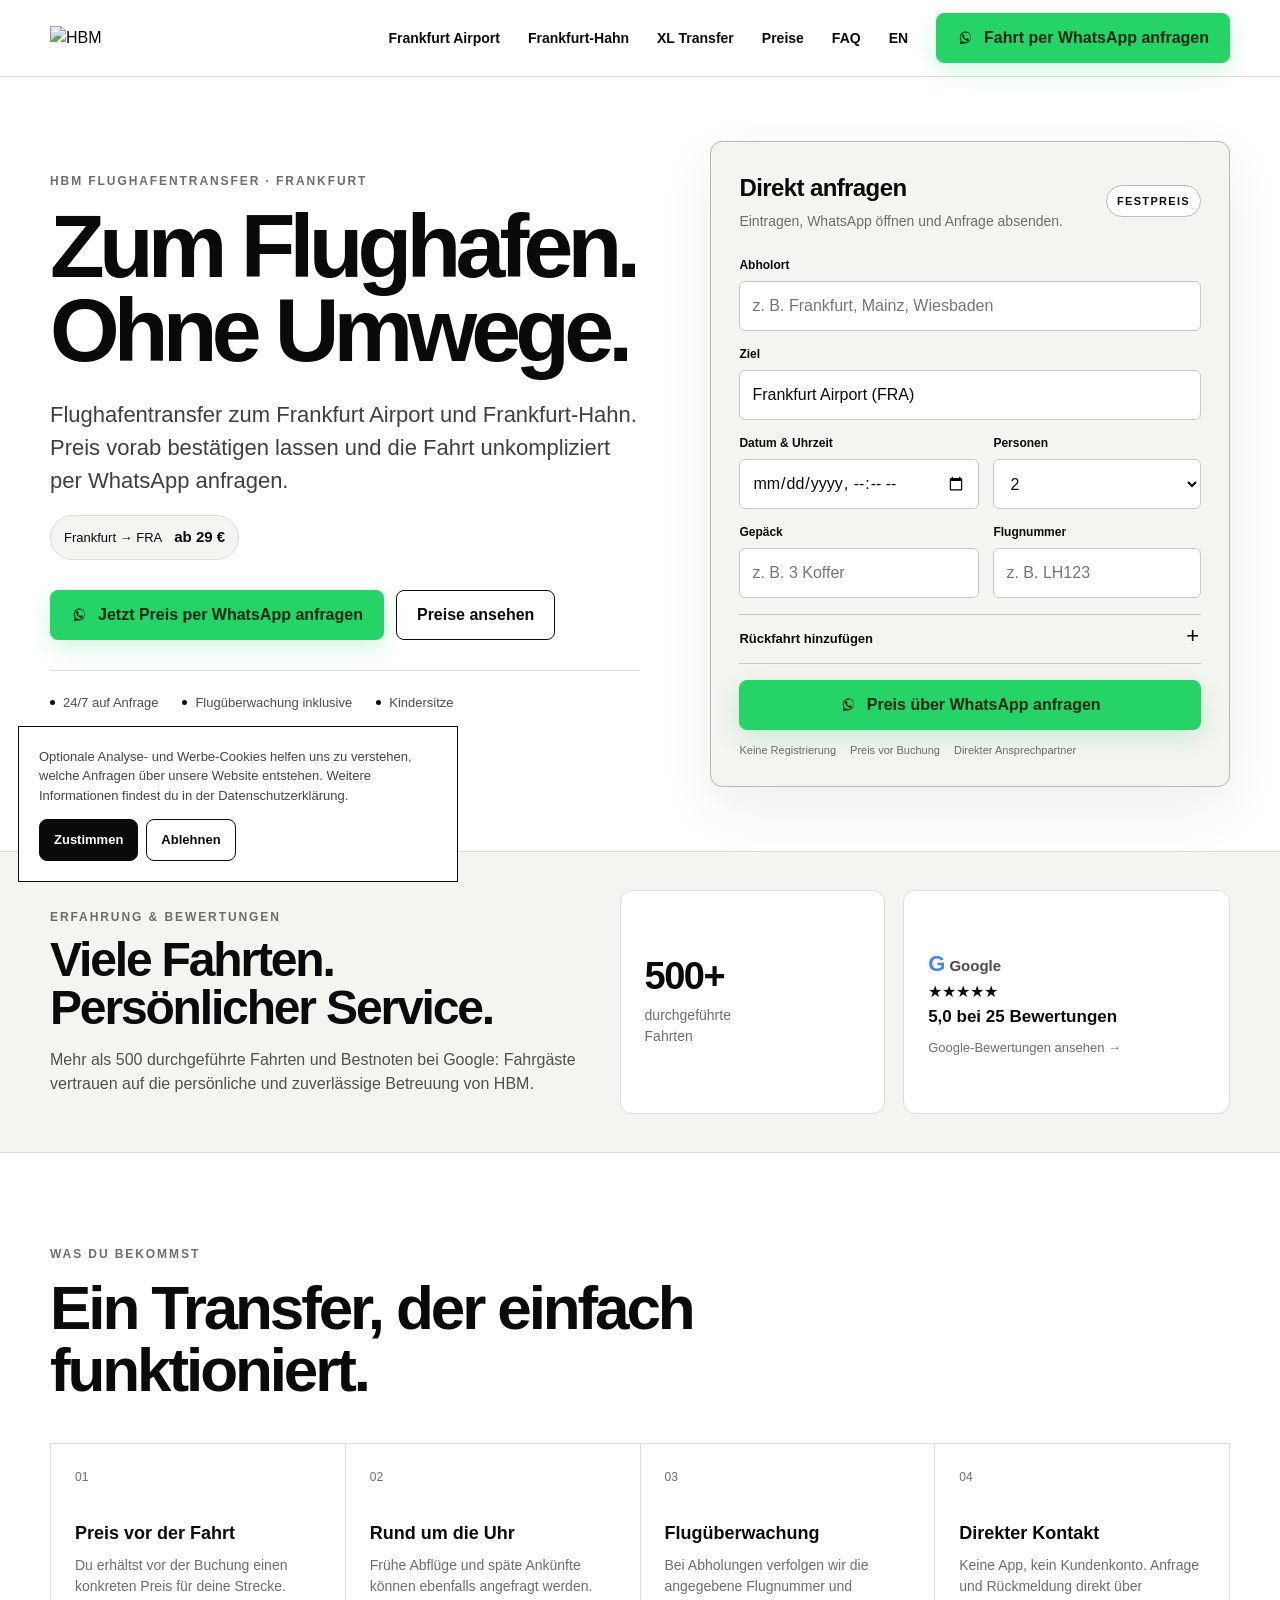
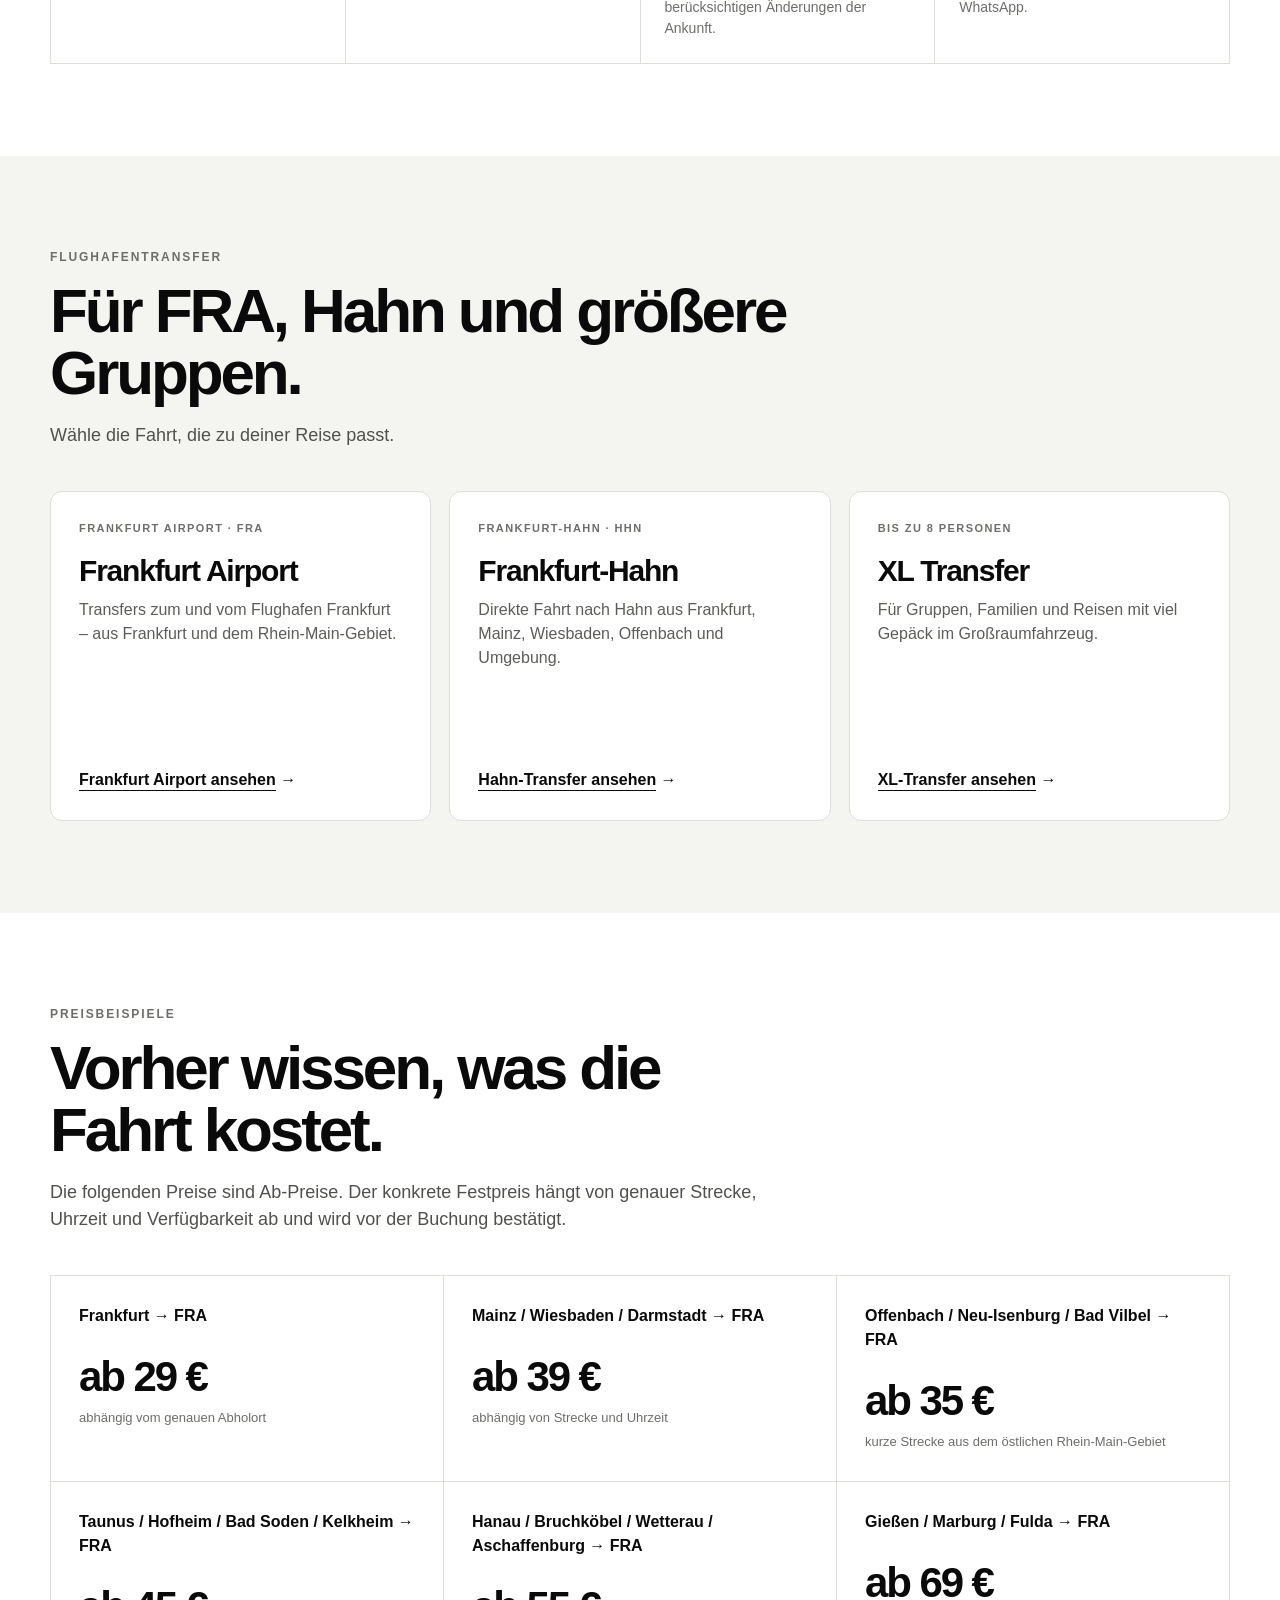
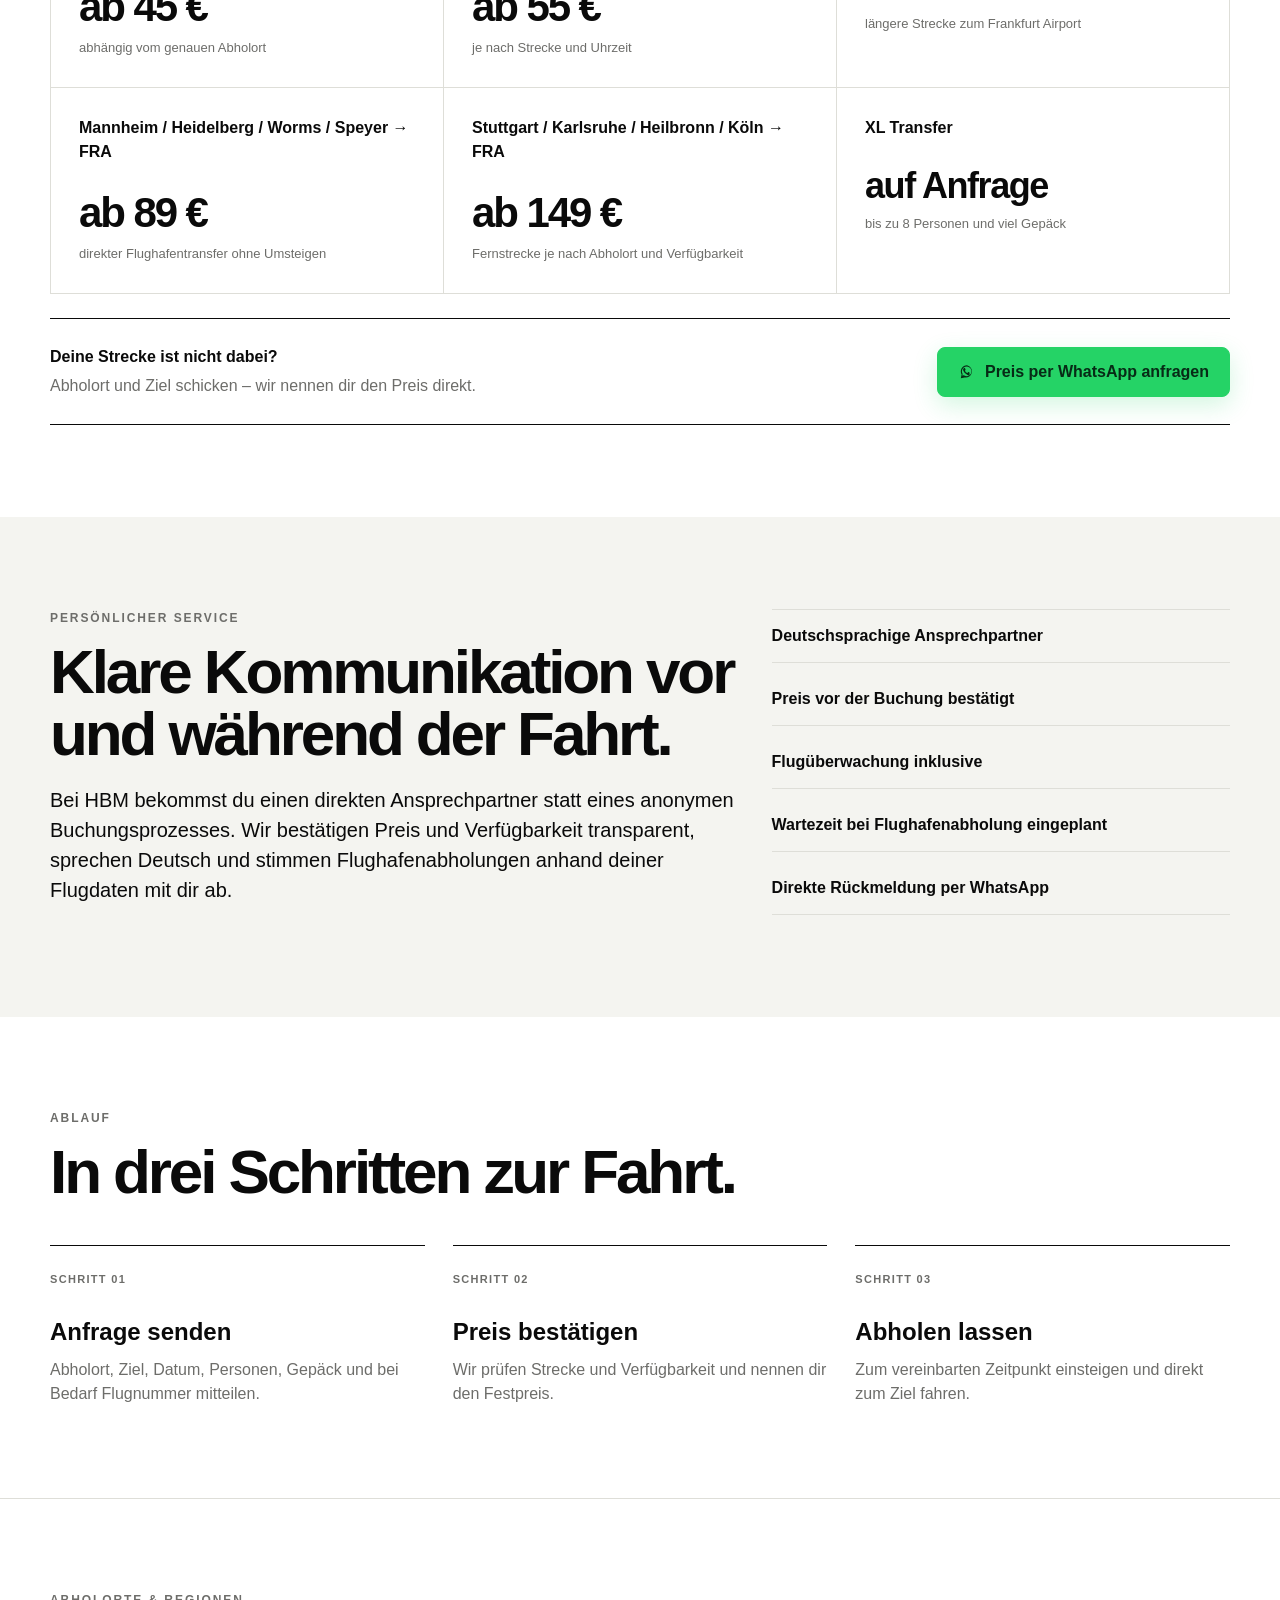
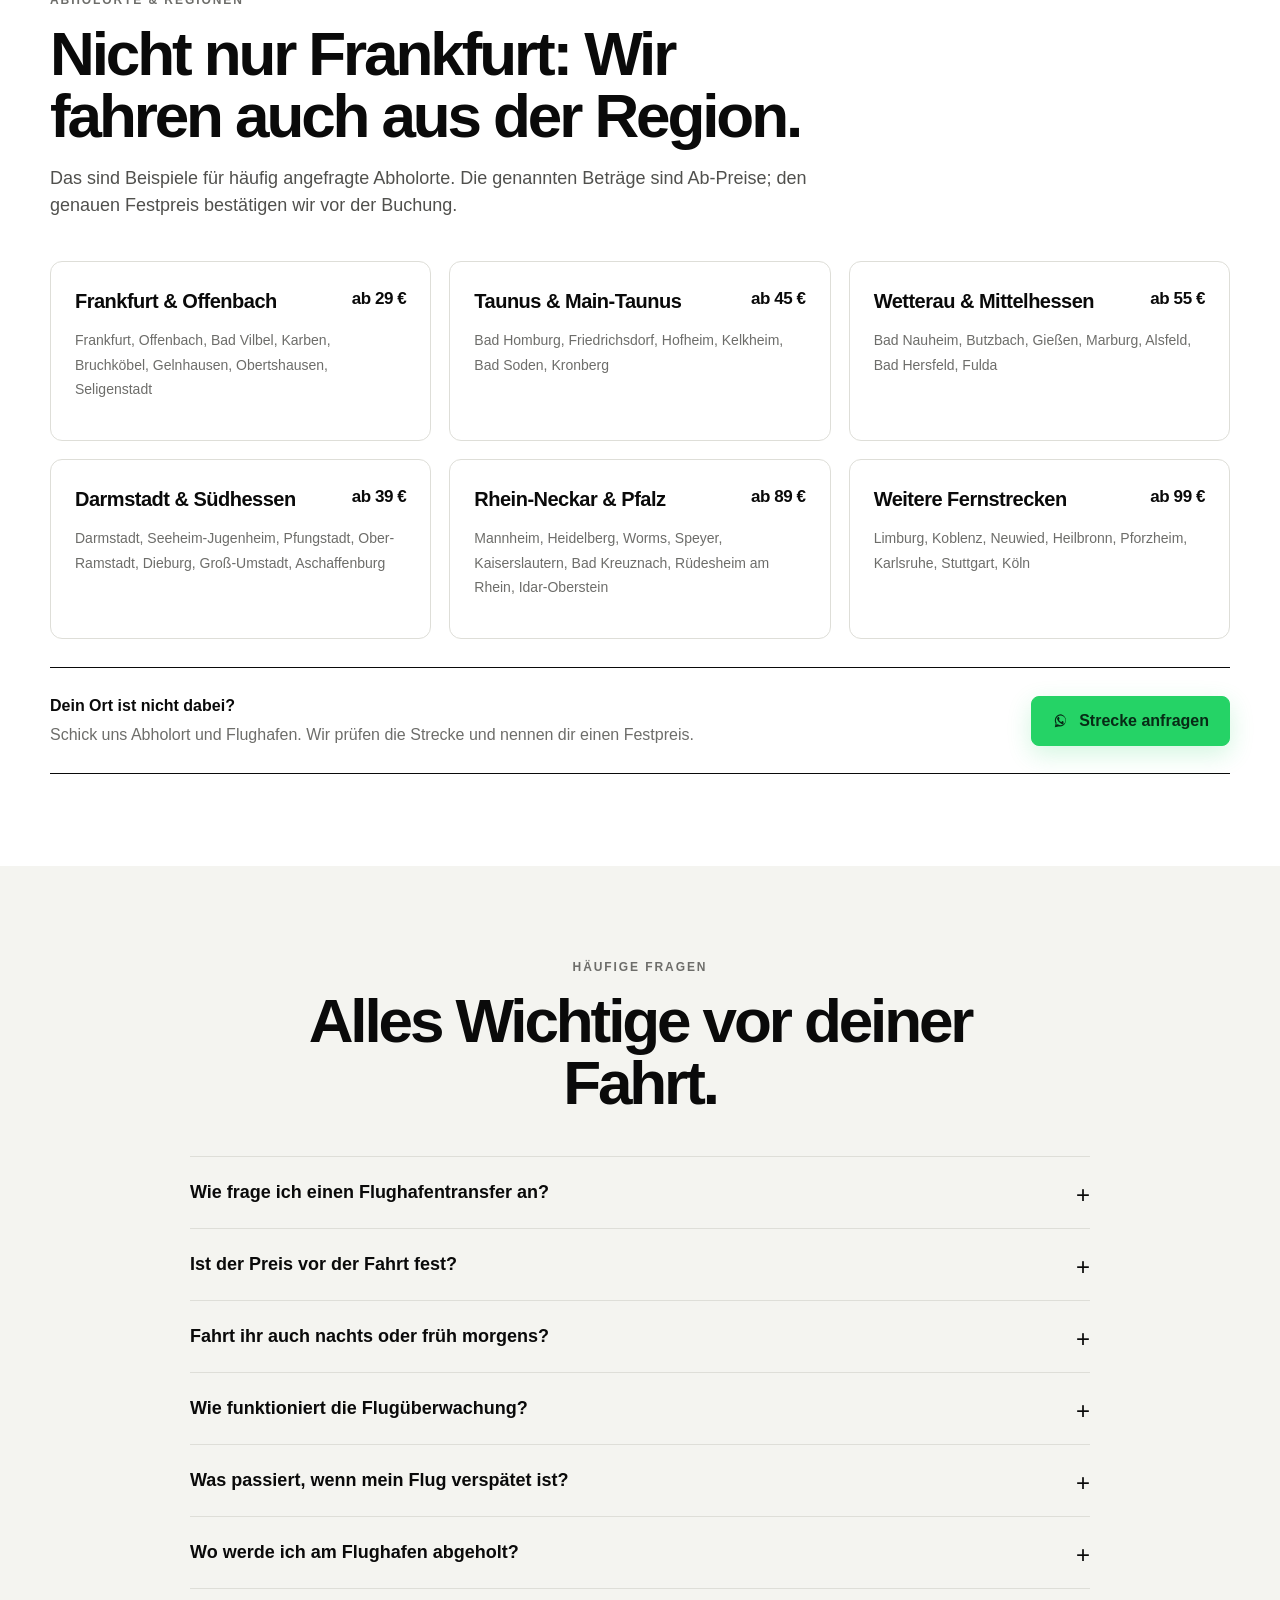
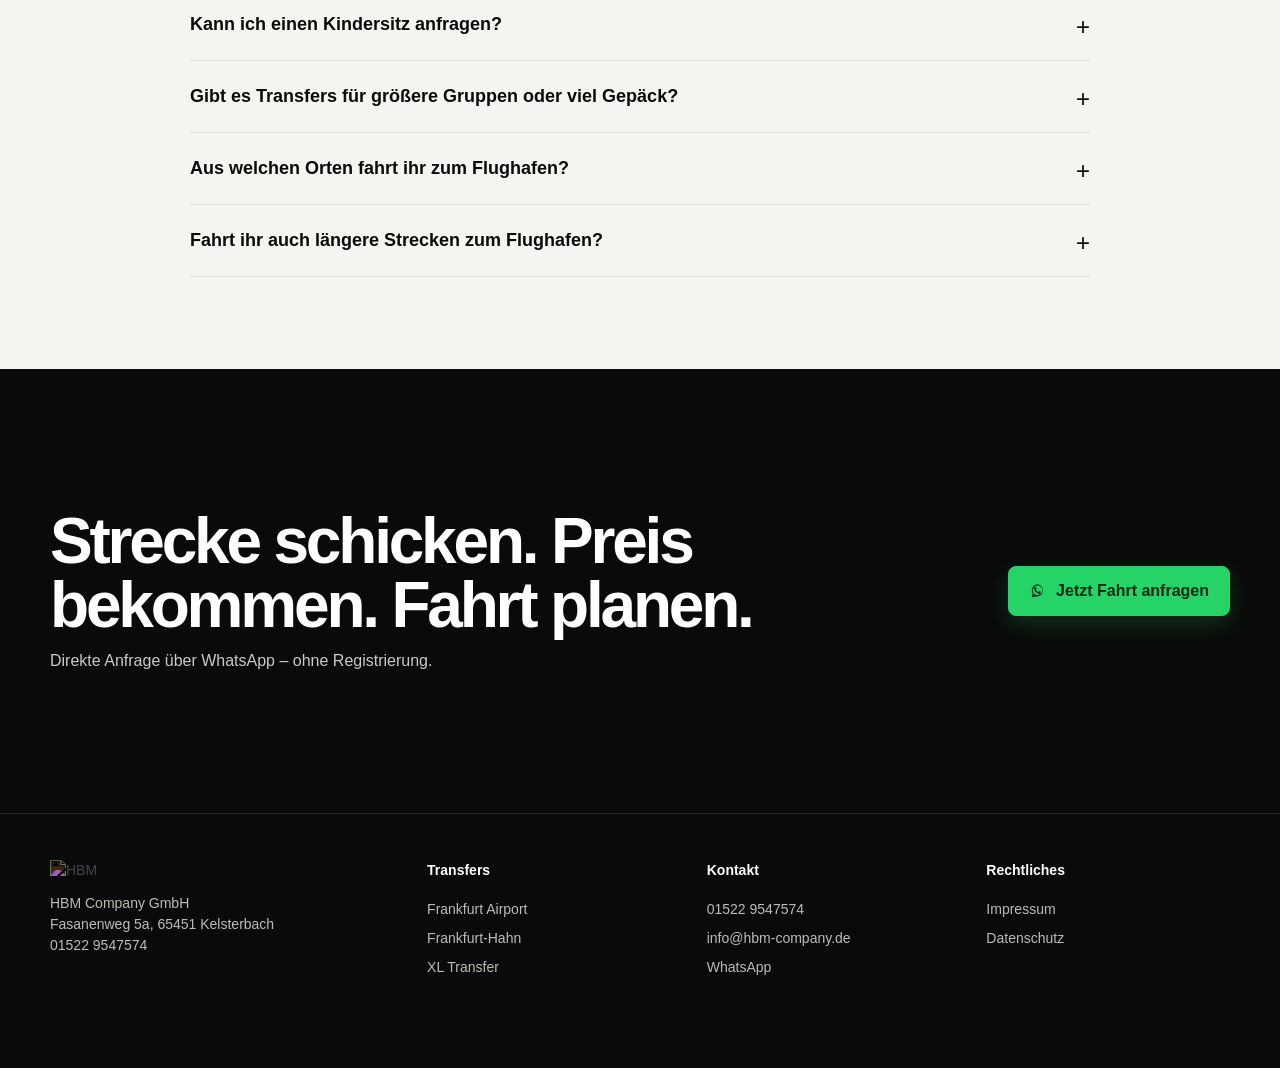
==== commit 13e83e3b: "Add verified Google rating and 500+ rides social proof" ====
--- a/index.html
+++ b/index.html
@@ -85,17 +85,17 @@
     <div class="social-proof-intro">
       <span class="eyebrow">Erfahrung &amp; Bewertungen</span>
       <h2 id="social-proof-title">Viele Fahrten. Persönlicher Service.</h2>
-      <p>HBM hat bereits viele Fahrgäste zuverlässig zum Flughafen und wieder nach Hause gebracht. Echte Erfahrungen unserer Kundinnen und Kunden findest du bei Google.</p>
+      <p>Mehr als 500 durchgeführte Fahrten und Bestnoten bei Google: Fahrgäste vertrauen auf die persönliche und zuverlässige Betreuung von HBM.</p>
     </div>
-    <div class="proof-stat" aria-label="Viele durchgeführte Flughafentransfers">
-      <strong>Viele</strong>
-      <span>durchgeführte<br>Flughafentransfers</span>
+    <div class="proof-stat" aria-label="Mehr als 500 durchgeführte Fahrten">
+      <strong>500+</strong>
+      <span>durchgeführte<br>Fahrten</span>
     </div>
     <a class="google-review-card" href="https://share.google/oINKRahMARAu7iMPC" target="_blank" rel="noopener" aria-label="Google-Bewertungen von HBM ansehen">
       <span class="google-wordmark" aria-hidden="true"><i>G</i> Google</span>
-      <span class="review-label">Kundenstimmen</span>
-      <strong>Bewertungen ansehen</strong>
-      <span class="review-link">Erfahrungen bei Google öffnen →</span>
+      <span class="review-stars" aria-hidden="true">★★★★★</span>
+      <strong><span class="review-score">5,0</span> bei 25 Bewertungen</strong>
+      <span class="review-link">Google-Bewertungen ansehen →</span>
     </a>
   </div>
 </section>
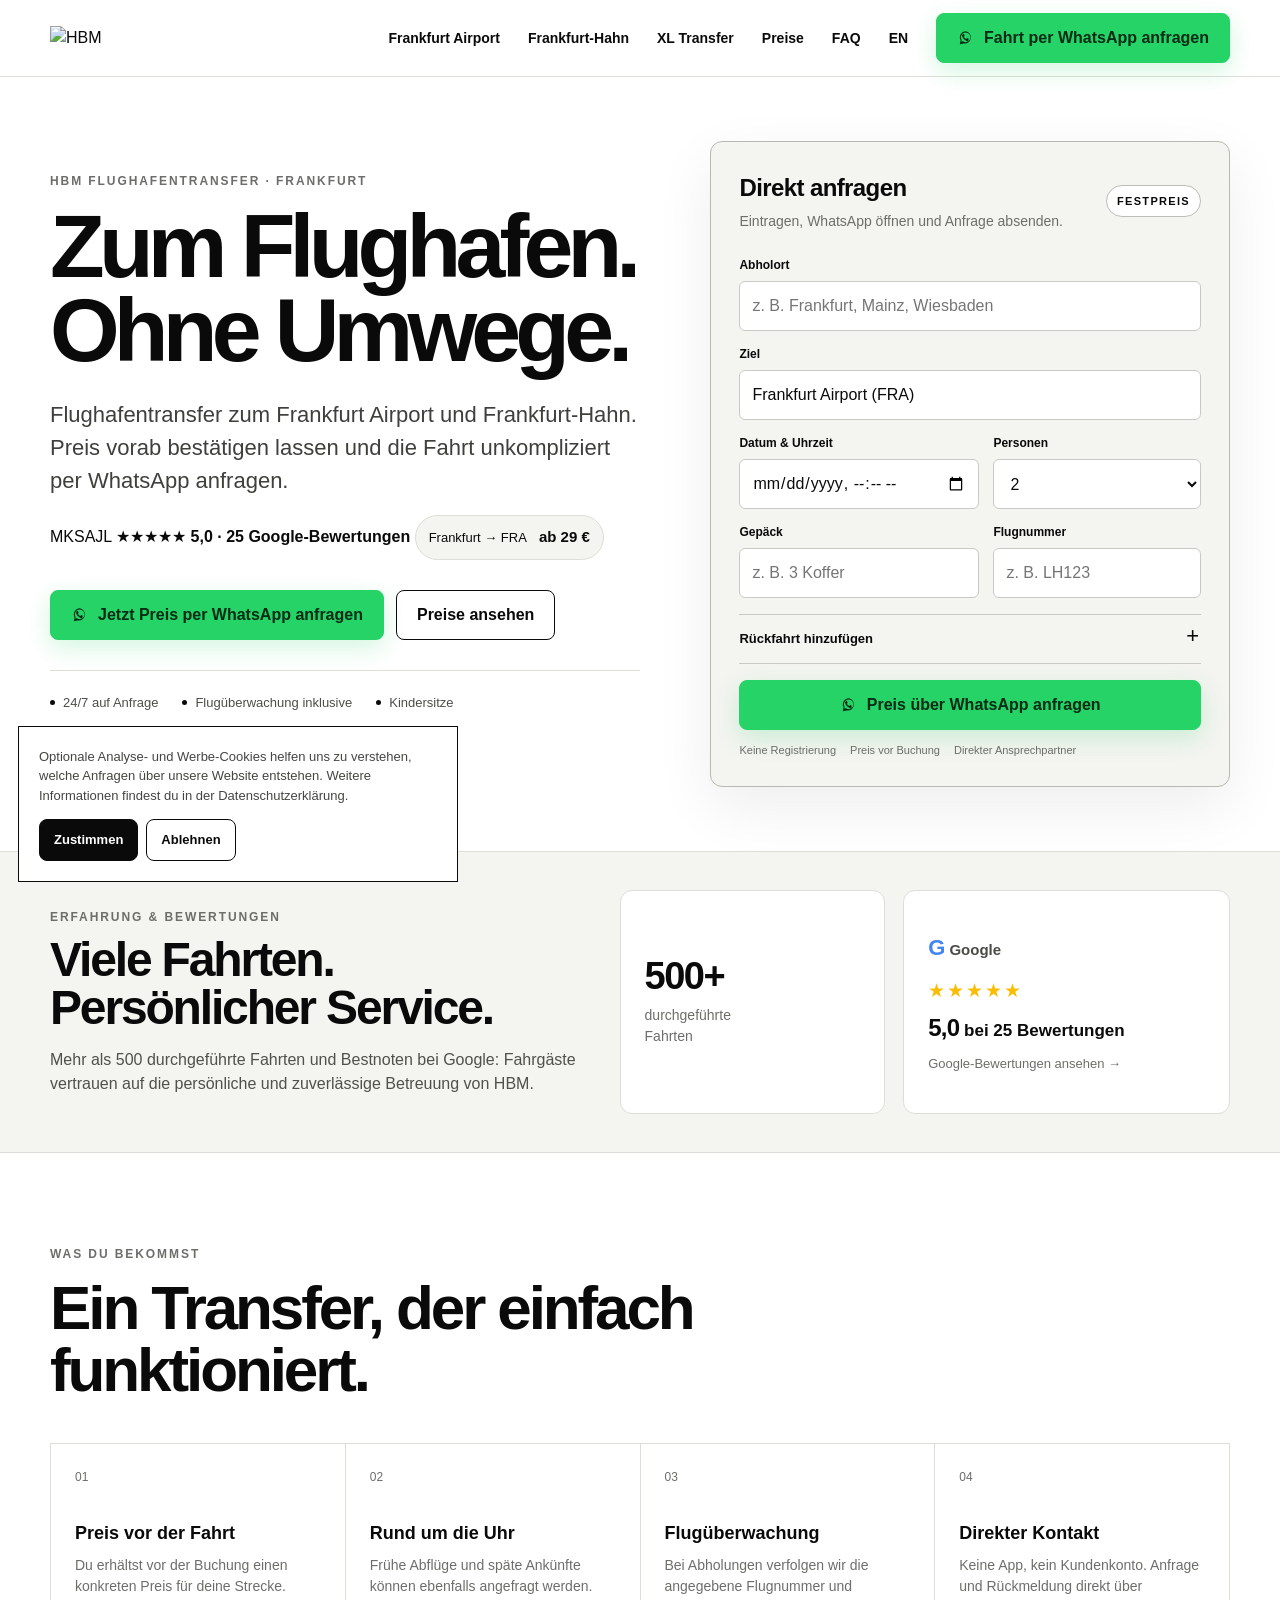
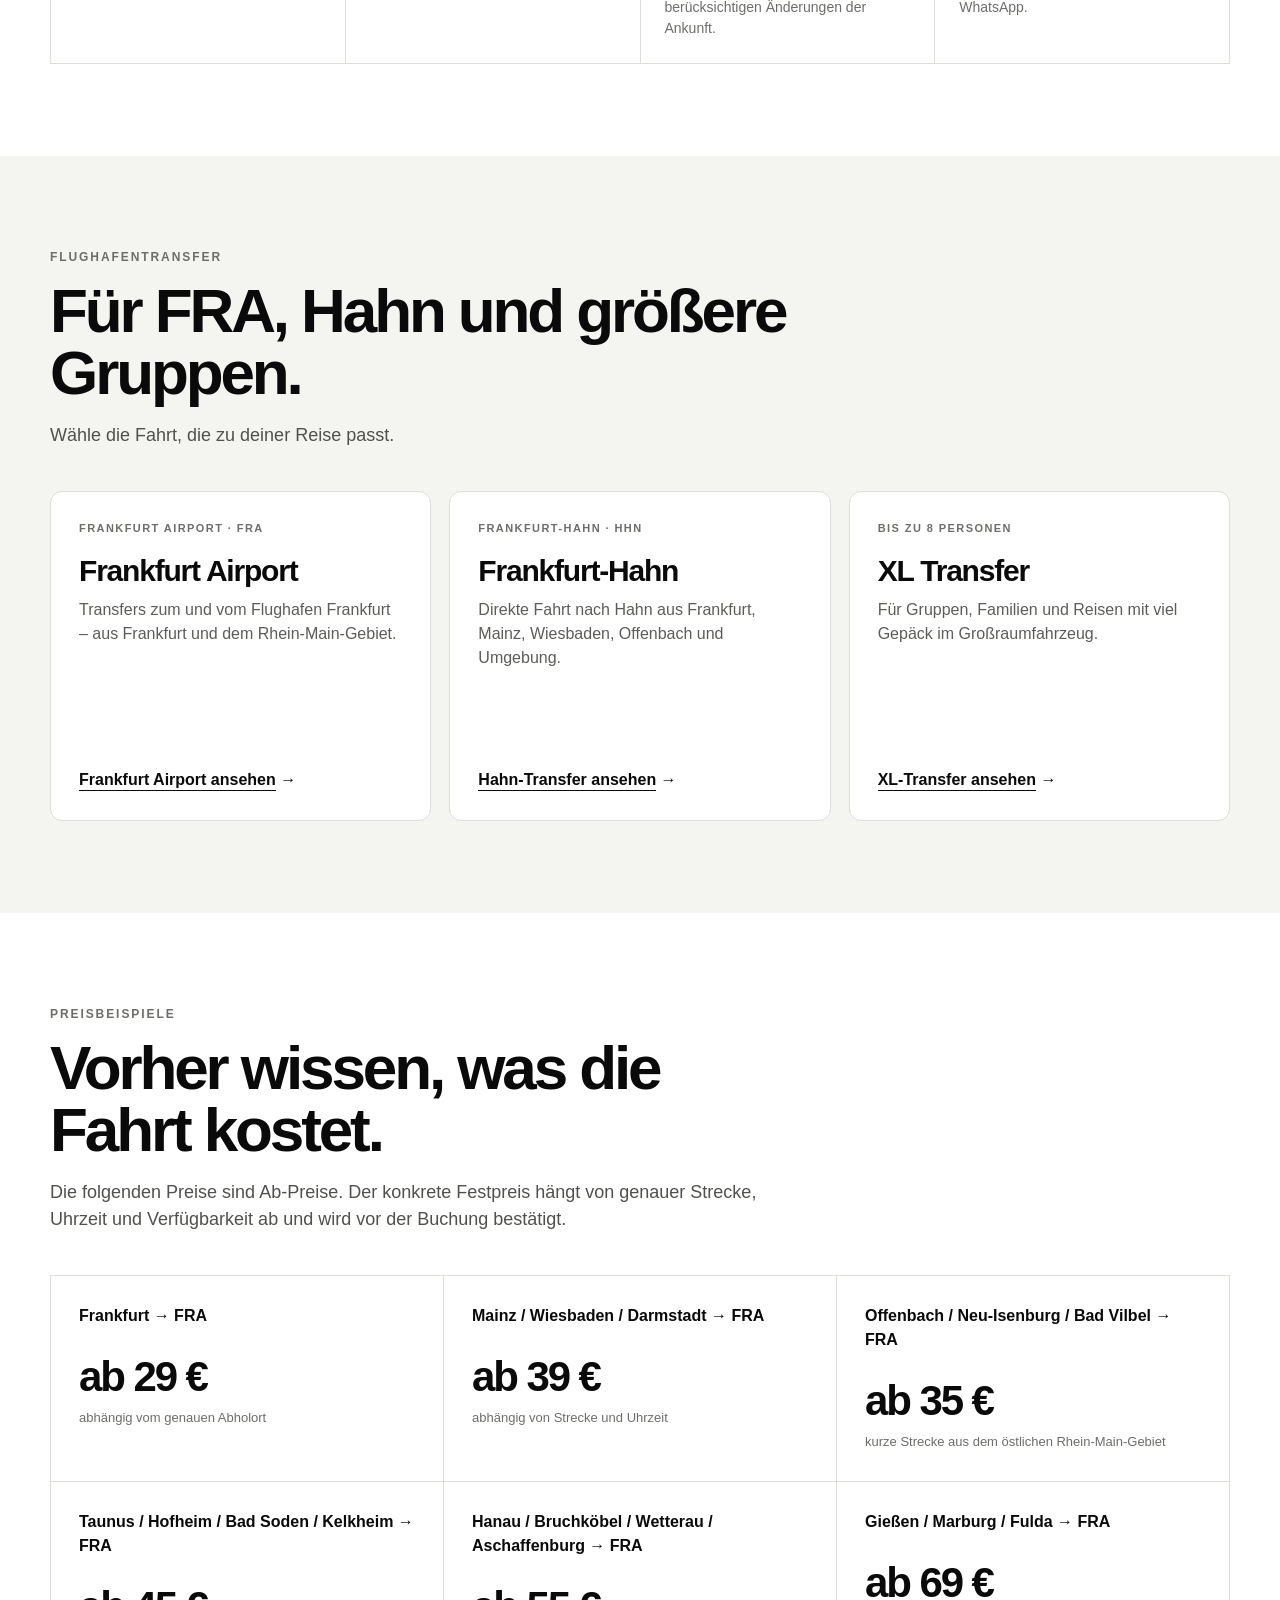
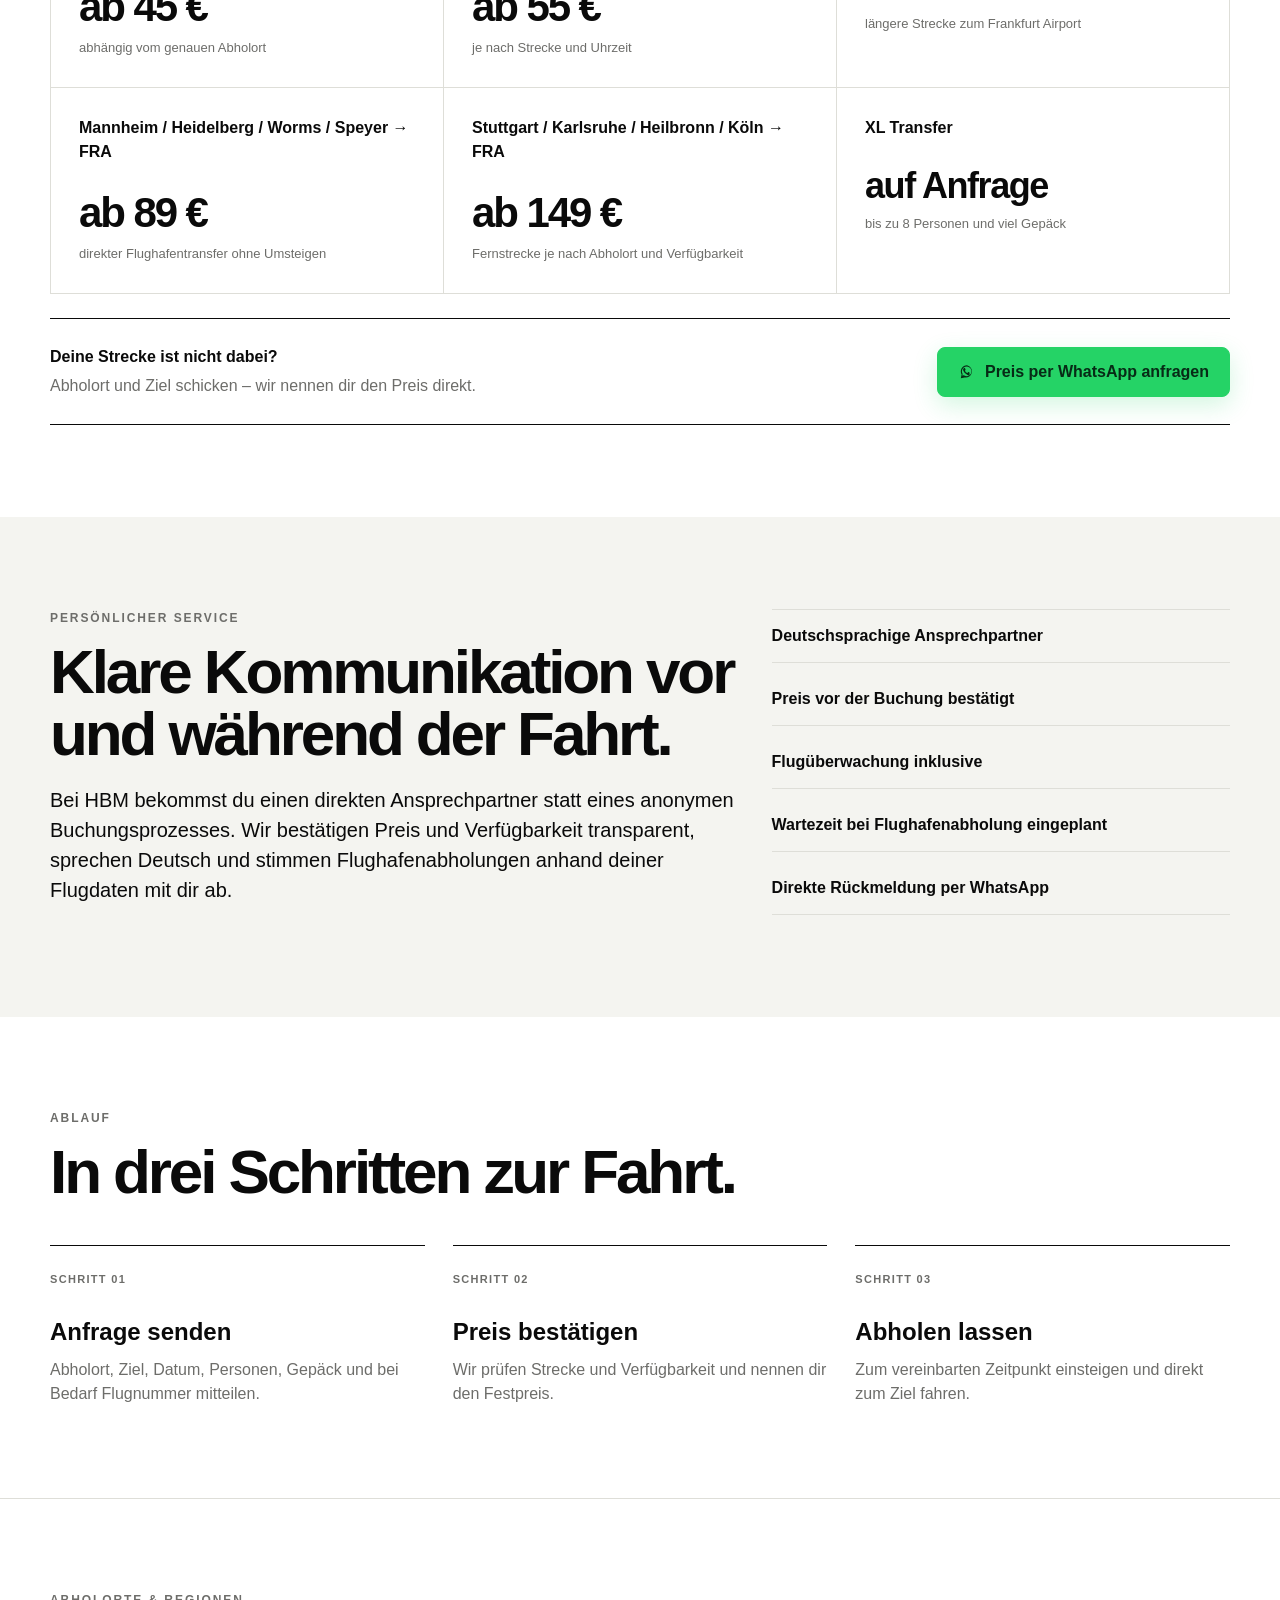
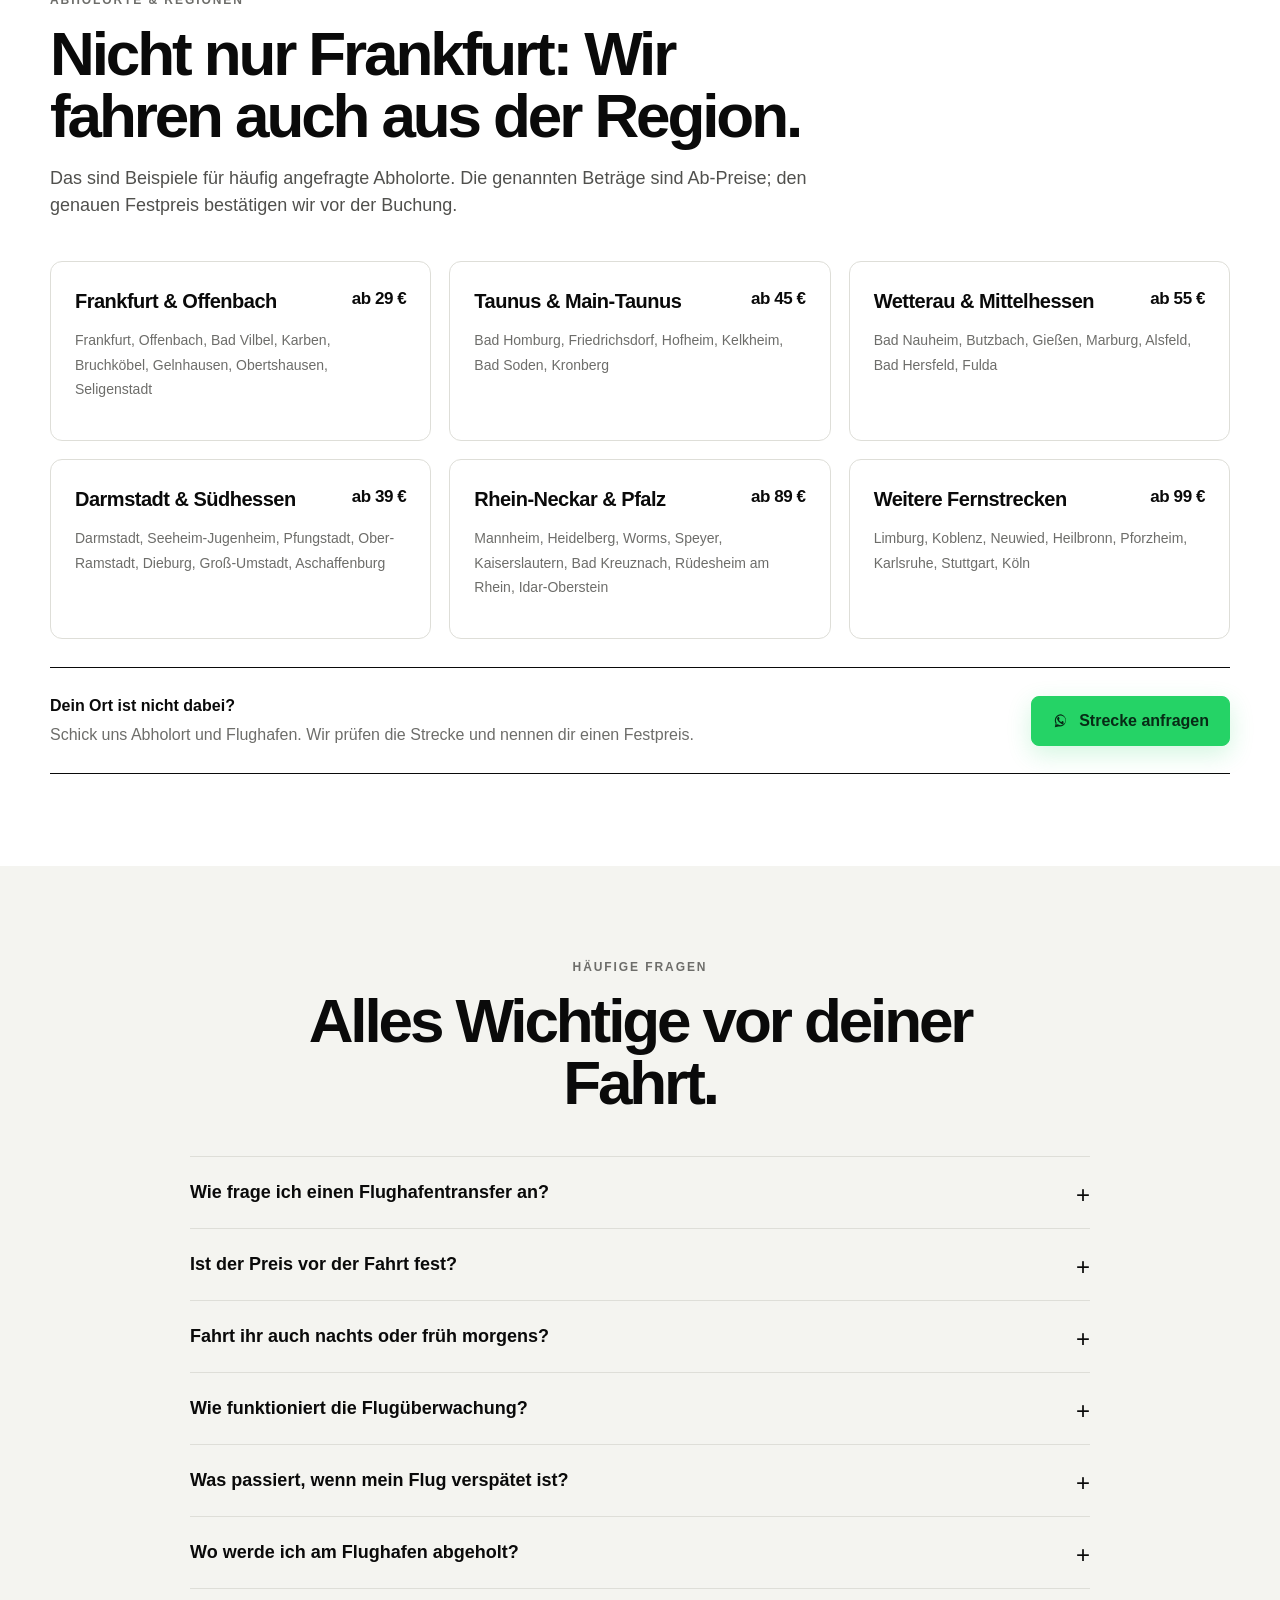
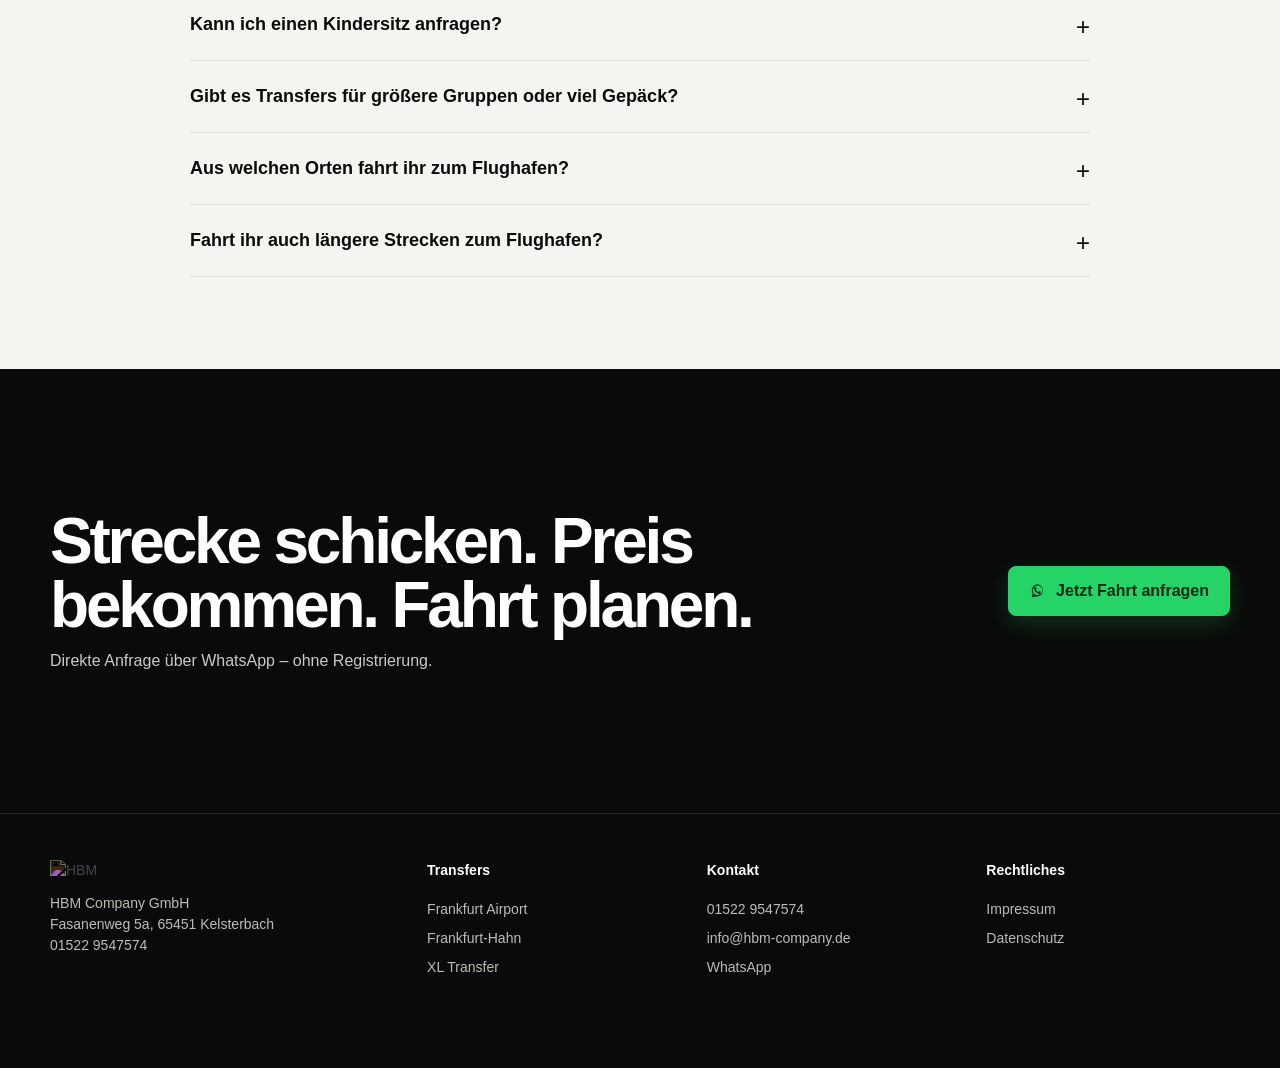
==== commit a8ad2d7a: "Add Google social proof to homepage hero" ====
--- a/index.html
+++ b/index.html
@@ -53,6 +53,15 @@
       <span class="eyebrow">HBM Flughafentransfer · Frankfurt</span>
       <h1>Zum Flughafen.<br>Ohne Umwege.</h1>
       <p class="lead">Flughafentransfer zum Frankfurt Airport und Frankfurt-Hahn. Preis vorab bestätigen lassen und die Fahrt unkompliziert per WhatsApp anfragen.</p>
+      <a class="hero-rating" href="https://share.google/oINKRahMARAu7iMPC" target="_blank" rel="noopener" aria-label="5,0 von 5 Sternen bei 25 Google-Bewertungen">
+        <span class="review-avatars" aria-hidden="true">
+          <span>MK</span><span>SA</span><span>JL</span>
+        </span>
+        <span class="hero-rating-copy">
+          <span class="hero-stars" aria-hidden="true">★★★★★</span>
+          <strong>5,0 · 25 Google-Bewertungen</strong>
+        </span>
+      </a>
       <div class="price-hook"><span>Frankfurt → FRA</span><strong>ab 29 €</strong></div>
       <div class="hero-actions">
         <a class="btn btn-whatsapp" data-whatsapp data-source="hero_primary" href="https://wa.me/4915229547574?text=Hallo%20HBM%2C%20ich%20m%C3%B6chte%20einen%20Flughafentransfer%20anfragen.%0AAbholort%3A%20%0AZiel%3A%20%0ADatum%2FUhrzeit%3A%20%0APersonen%2FGep%C3%A4ck%3A%20%0AFlugnummer%3A%20" target="_blank" rel="noopener">Jetzt Preis per WhatsApp anfragen</a>
--- a/styles.css
+++ b/styles.css
@@ -67,8 +67,9 @@
 .google-review-card:hover{transform:translateY(-2px);border-color:#b9b9b3;box-shadow:0 14px 34px rgba(0,0,0,.07)}
 .google-wordmark{font-size:15px;font-weight:700;color:#4a4a47}
 .google-wordmark i{font-style:normal;font-size:22px;color:#4285f4}
-.review-label{margin:15px 0 6px;color:var(--grey);font-size:12px;font-weight:700;letter-spacing:.12em;text-transform:uppercase}
+.review-stars{margin:13px 0 5px;color:#fbbc04;font-size:19px;letter-spacing:2px}
 .google-review-card strong{font-size:17px}
+.review-score{font-size:24px;letter-spacing:-.03em}
 .review-link{margin-top:8px;color:var(--grey);font-size:13px}
 
 .inquiry-card{border:1px solid var(--line);background:var(--soft);padding:28px;border-radius:var(--radius)}
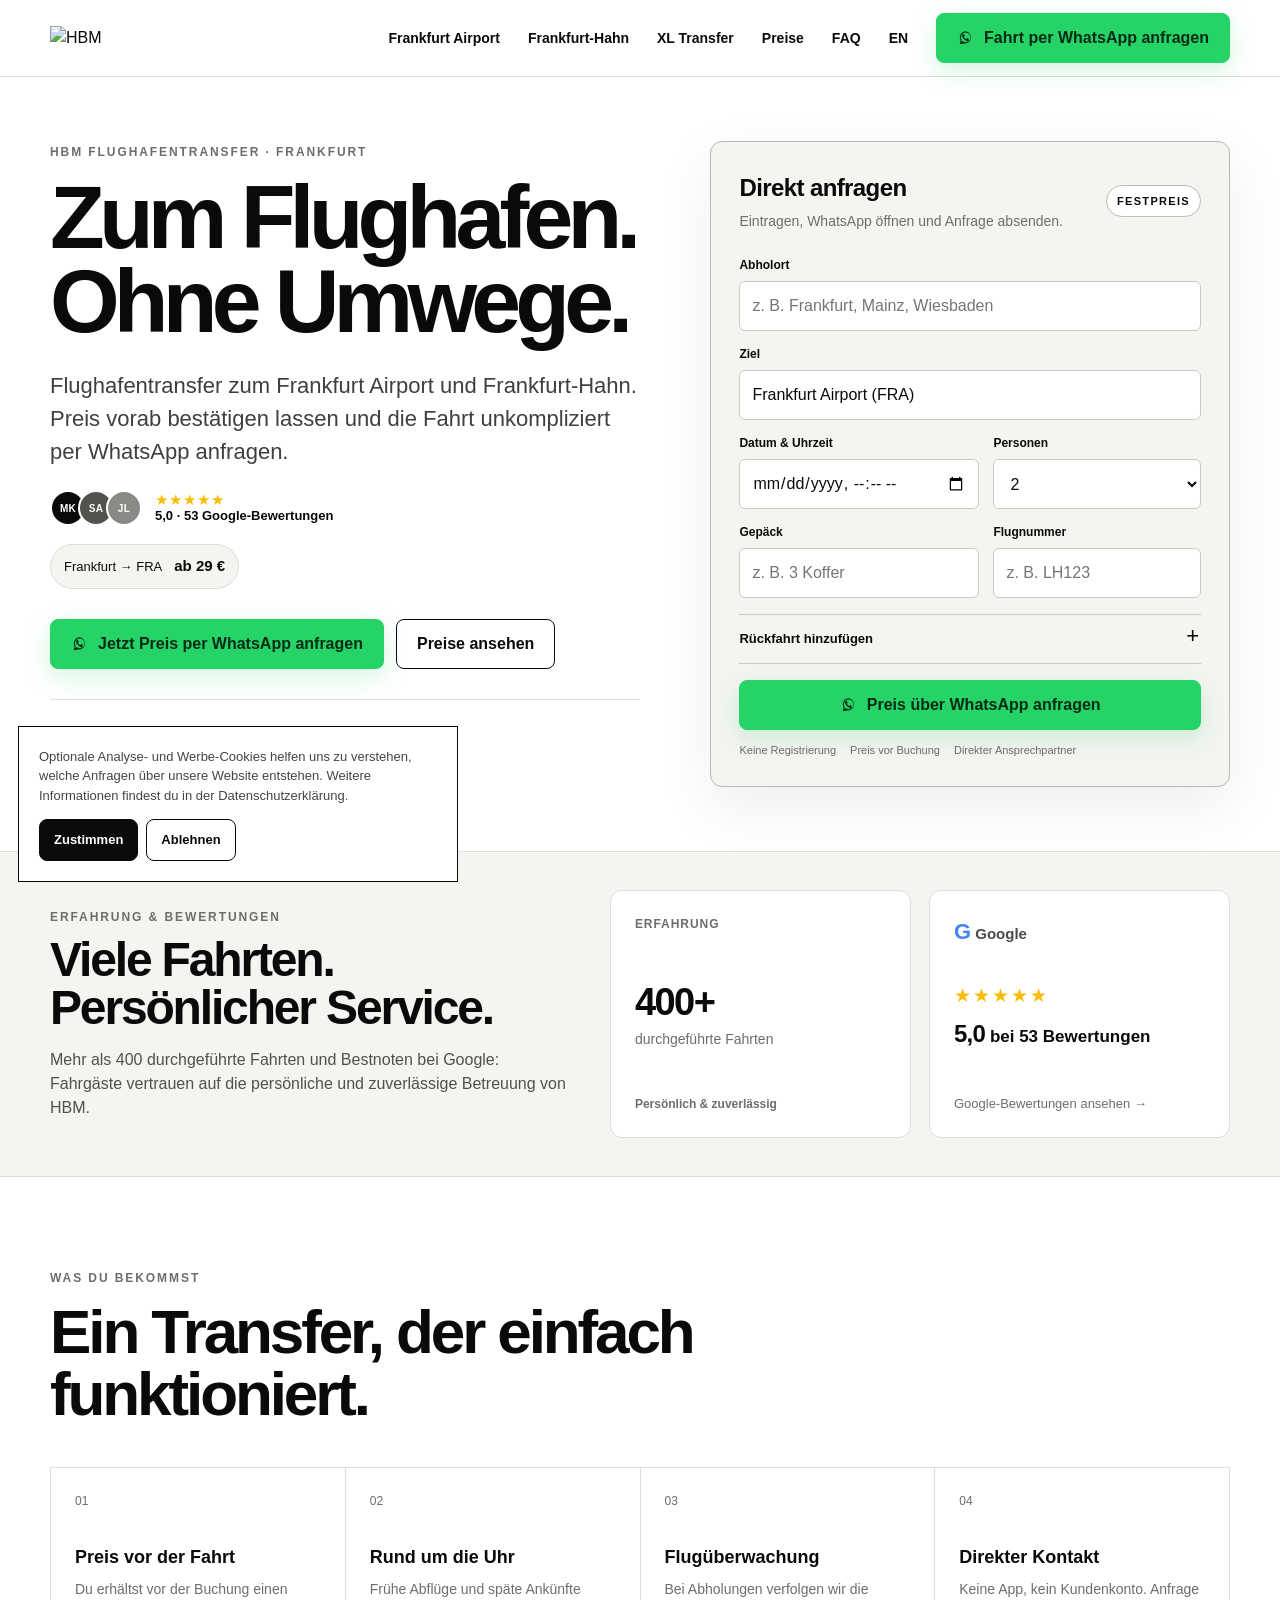
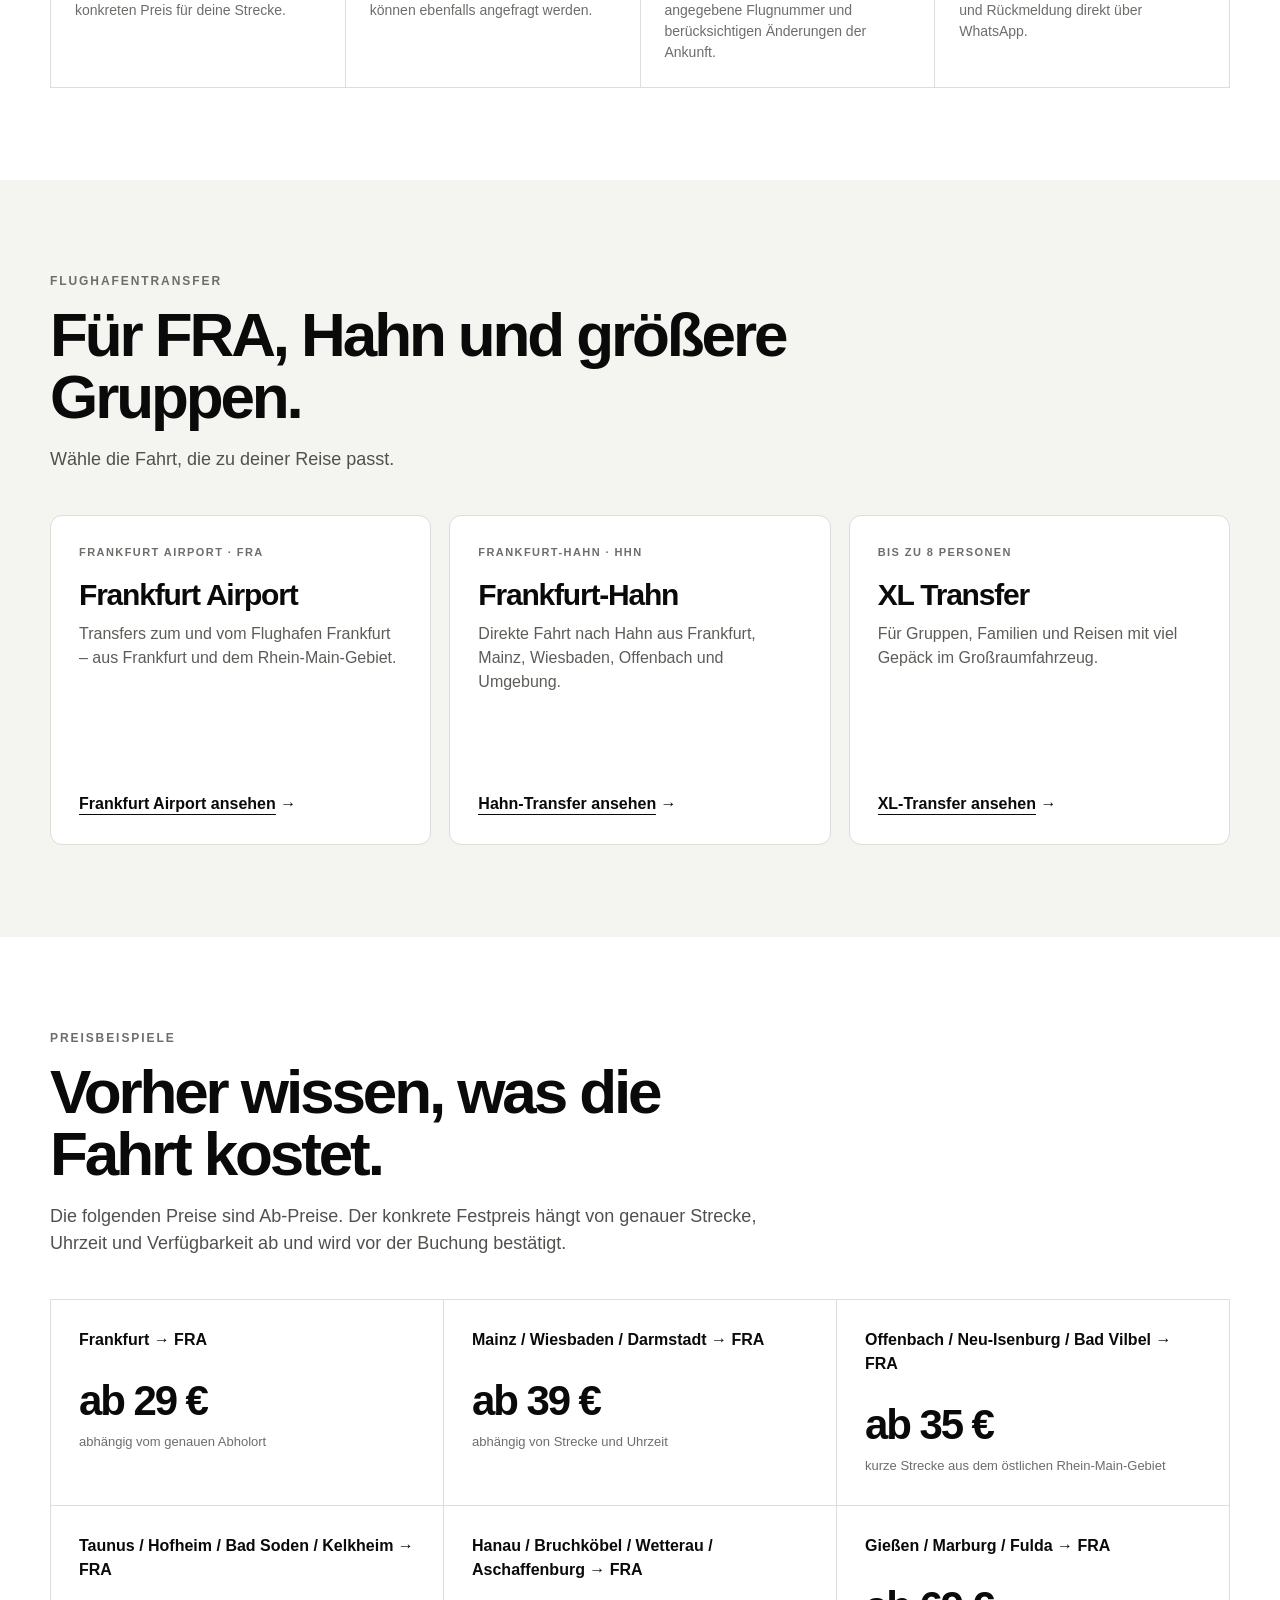
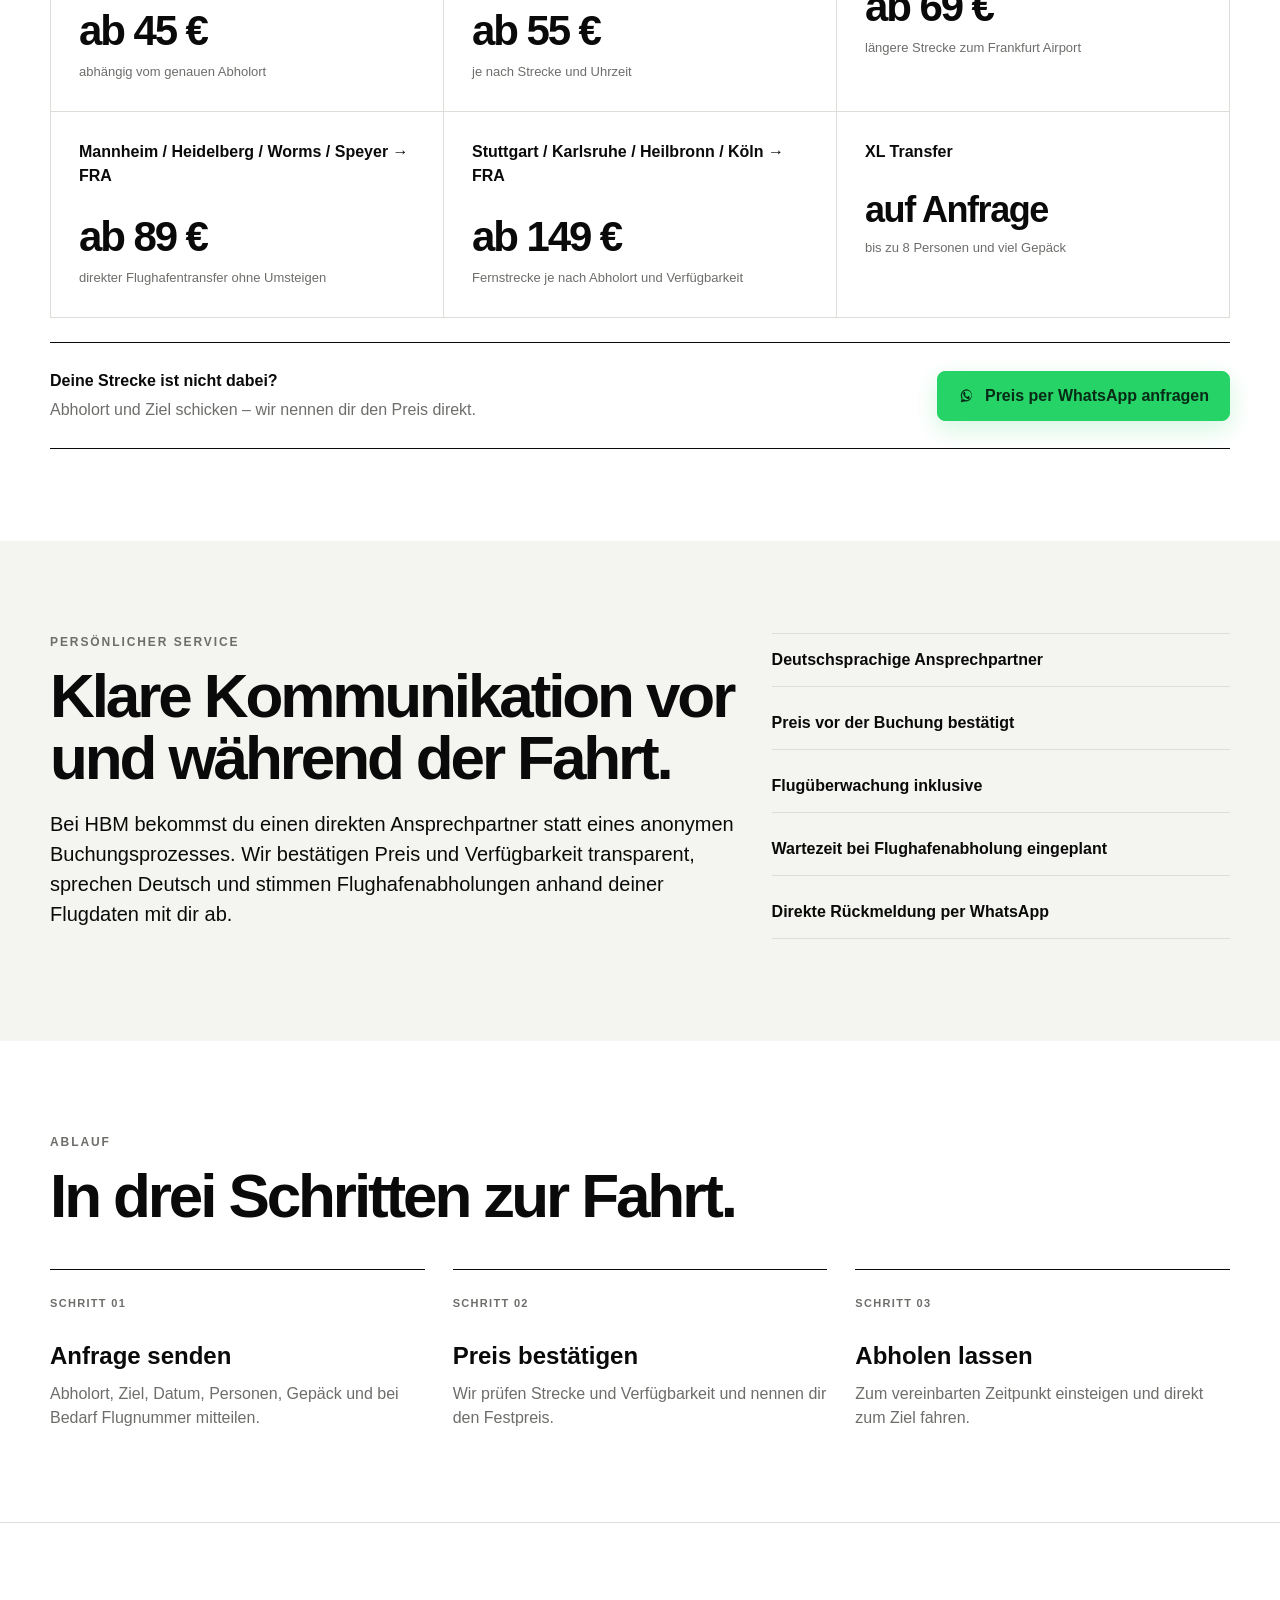
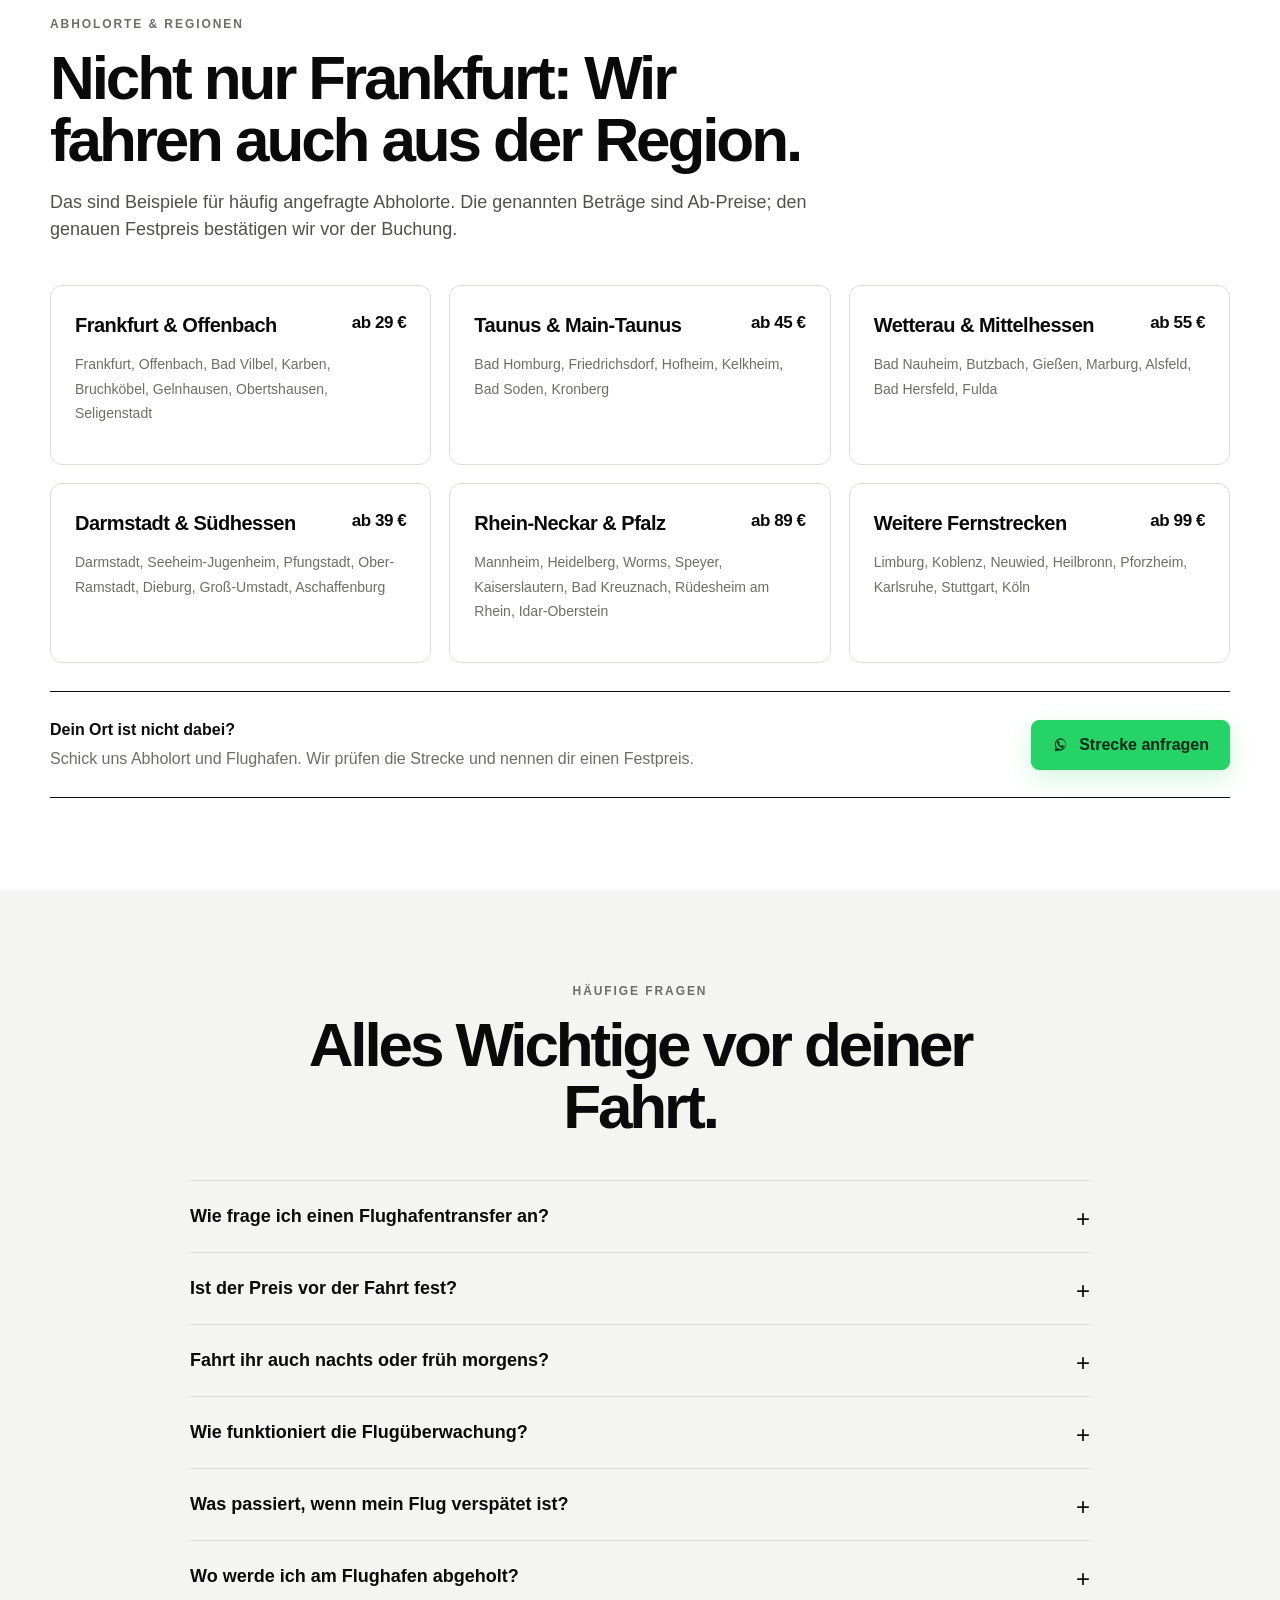
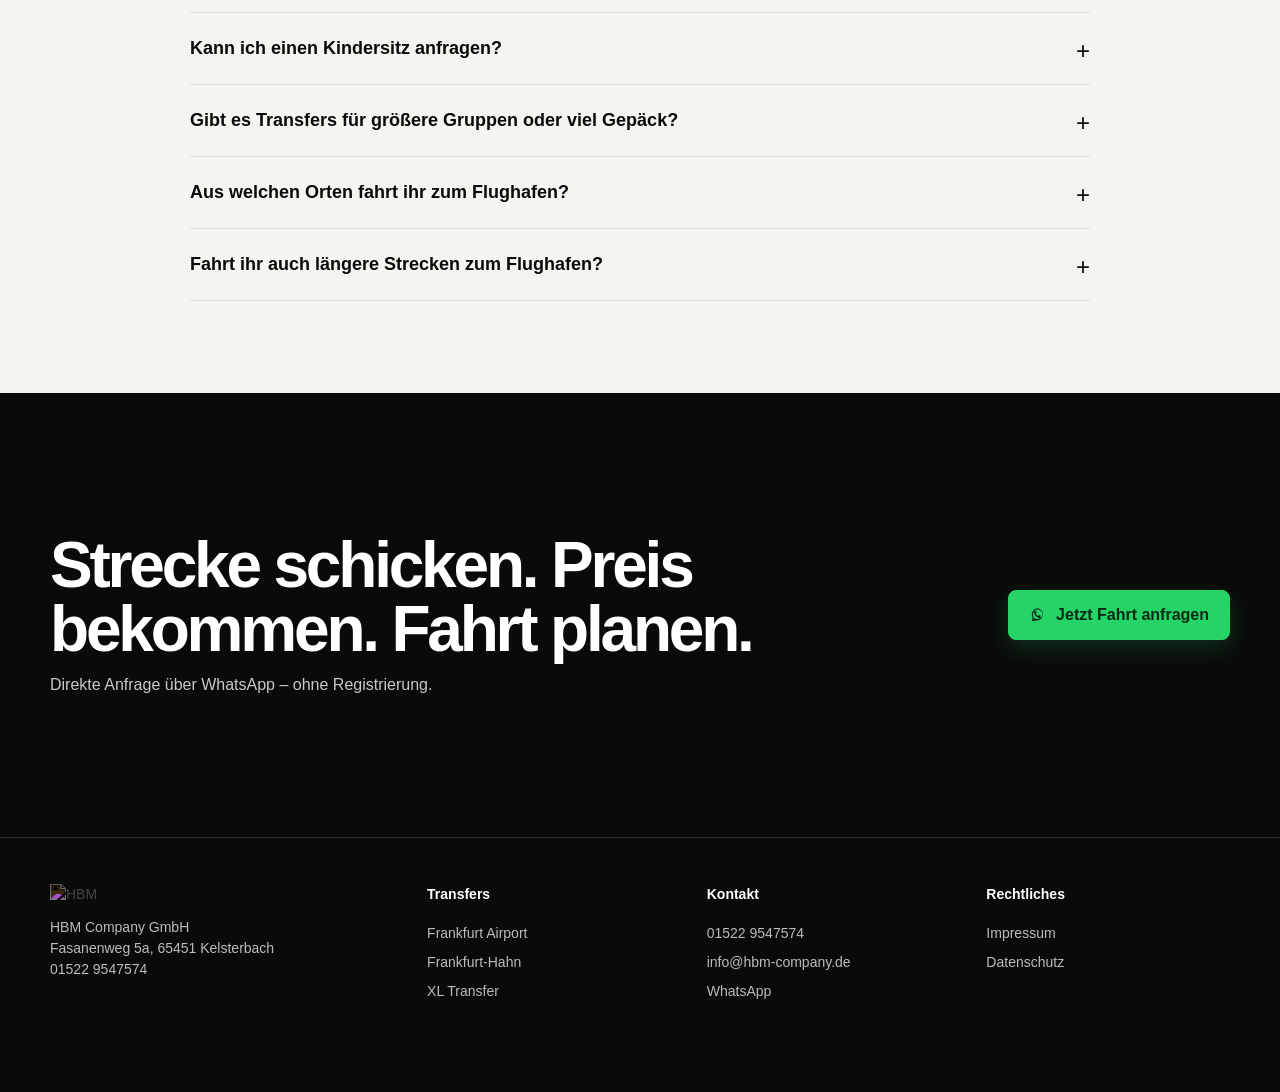
==== commit 25834fed: "Update XL contact and homepage proof metrics" ====
--- a/index.html
+++ b/index.html
@@ -53,13 +53,13 @@
       <span class="eyebrow">HBM Flughafentransfer · Frankfurt</span>
       <h1>Zum Flughafen.<br>Ohne Umwege.</h1>
       <p class="lead">Flughafentransfer zum Frankfurt Airport und Frankfurt-Hahn. Preis vorab bestätigen lassen und die Fahrt unkompliziert per WhatsApp anfragen.</p>
-      <a class="hero-rating" href="https://share.google/oINKRahMARAu7iMPC" target="_blank" rel="noopener" aria-label="5,0 von 5 Sternen bei 25 Google-Bewertungen">
+      <a class="hero-rating" href="https://share.google/oINKRahMARAu7iMPC" target="_blank" rel="noopener" aria-label="5,0 von 5 Sternen bei 53 Google-Bewertungen">
         <span class="review-avatars" aria-hidden="true">
           <span>MK</span><span>SA</span><span>JL</span>
         </span>
         <span class="hero-rating-copy">
           <span class="hero-stars" aria-hidden="true">★★★★★</span>
-          <strong>5,0 · 25 Google-Bewertungen</strong>
+          <strong>5,0 · 53 Google-Bewertungen</strong>
         </span>
       </a>
       <div class="price-hook"><span>Frankfurt → FRA</span><strong>ab 29 €</strong></div>
@@ -94,16 +94,22 @@
     <div class="social-proof-intro">
       <span class="eyebrow">Erfahrung &amp; Bewertungen</span>
       <h2 id="social-proof-title">Viele Fahrten. Persönlicher Service.</h2>
-      <p>Mehr als 500 durchgeführte Fahrten und Bestnoten bei Google: Fahrgäste vertrauen auf die persönliche und zuverlässige Betreuung von HBM.</p>
-    </div>
-    <div class="proof-stat" aria-label="Mehr als 500 durchgeführte Fahrten">
-      <strong>500+</strong>
-      <span>durchgeführte<br>Fahrten</span>
+      <p>Mehr als 400 durchgeführte Fahrten und Bestnoten bei Google: Fahrgäste vertrauen auf die persönliche und zuverlässige Betreuung von HBM.</p>
+    </div>
+    <div class="proof-stat" aria-label="Mehr als 400 durchgeführte Fahrten">
+      <span class="proof-card-label">Erfahrung</span>
+      <div class="proof-card-body">
+        <strong>400+</strong>
+        <span>durchgeführte Fahrten</span>
+      </div>
+      <span class="proof-card-footer">Persönlich &amp; zuverlässig</span>
     </div>
     <a class="google-review-card" href="https://share.google/oINKRahMARAu7iMPC" target="_blank" rel="noopener" aria-label="Google-Bewertungen von HBM ansehen">
       <span class="google-wordmark" aria-hidden="true"><i>G</i> Google</span>
-      <span class="review-stars" aria-hidden="true">★★★★★</span>
-      <strong><span class="review-score">5,0</span> bei 25 Bewertungen</strong>
+      <div class="proof-card-body google-review-body">
+        <span class="review-stars" aria-hidden="true">★★★★★</span>
+        <strong><span class="review-score">5,0</span> bei 53 Bewertungen</strong>
+      </div>
       <span class="review-link">Google-Bewertungen ansehen →</span>
     </a>
   </div>
--- a/styles.css
+++ b/styles.css
@@ -46,6 +46,15 @@
 .hero-grid{min-height:650px;display:grid;grid-template-columns:1fr .88fr;gap:70px;align-items:center;padding:64px 0}
 .hero h1,.page-hero h1{margin:0;font-size:clamp(52px,7vw,94px);line-height:.94;letter-spacing:-.065em;font-weight:700;max-width:830px}
 .hero .lead,.page-hero p{max-width:650px;margin:26px 0 0;color:#3f3f3c;font-size:clamp(18px,2vw,22px)}
+.hero-rating{display:flex;align-items:center;gap:13px;width:max-content;max-width:100%;margin-top:22px}
+.review-avatars{display:flex;align-items:center;padding-left:8px}
+.review-avatars span{display:grid;place-items:center;width:36px;height:36px;margin-left:-8px;border:2px solid #fff;border-radius:50%;background:var(--black);color:#fff;font-size:10px;font-weight:800;letter-spacing:.03em}
+.review-avatars span:nth-child(2){background:#52524f}
+.review-avatars span:nth-child(3){background:#8a8a84}
+.hero-rating-copy{display:flex;flex-direction:column;gap:1px}
+.hero-stars{color:#fbbc04;font-size:15px;line-height:1;letter-spacing:1px}
+.hero-rating-copy strong{font-size:13px;line-height:1.3}
+.hero-rating:hover .hero-rating-copy strong{text-decoration:underline;text-underline-offset:3px}
 .hero-actions{display:flex;gap:12px;flex-wrap:wrap;margin-top:30px}
 .price-hook{display:inline-flex;align-items:center;gap:12px;margin-top:18px;padding:10px 13px;border:1px solid var(--line);border-radius:999px;font-size:13px;background:var(--soft)}
 .price-hook strong{font-size:15px}
@@ -55,19 +64,23 @@
 
 
 .social-proof{border-bottom:1px solid var(--line);background:var(--soft);padding:38px 0}
-.social-proof-grid{display:grid;grid-template-columns:1.35fr .65fr .8fr;gap:18px;align-items:stretch}
+.social-proof-grid{display:grid;grid-template-columns:minmax(0,1.35fr) repeat(2,minmax(0,.75fr));gap:18px;align-items:stretch}
 .social-proof-intro{padding:18px 24px 18px 0}
 .social-proof-intro .eyebrow{margin-bottom:10px}
 .social-proof-intro h2{margin:0;font-size:clamp(30px,4vw,48px);line-height:1;letter-spacing:-.045em}
 .social-proof-intro p{max-width:650px;margin:16px 0 0;color:#50504d}
-.proof-stat,.google-review-card{display:flex;flex-direction:column;justify-content:center;min-height:190px;padding:24px;border:1px solid var(--line);border-radius:var(--radius);background:#fff}
-.proof-stat strong{font-size:38px;line-height:1;letter-spacing:-.04em}
-.proof-stat span{margin-top:10px;color:var(--grey);font-size:14px}
+.proof-stat,.google-review-card{box-sizing:border-box;display:grid;grid-template-rows:auto 1fr auto;min-width:0;min-height:190px;height:100%;padding:24px;border:1px solid var(--line);border-radius:var(--radius);background:#fff}
+.proof-card-label,.google-wordmark{min-height:22px}
+.proof-card-label{color:var(--grey);font-size:12px;font-weight:800;letter-spacing:.08em;text-transform:uppercase}
+.proof-card-body{display:flex;flex-direction:column;justify-content:center;align-items:flex-start;padding:18px 0}
+.proof-stat .proof-card-body strong{font-size:38px;line-height:1;letter-spacing:-.04em}
+.proof-stat .proof-card-body span{margin-top:8px;color:var(--grey);font-size:14px}
+.proof-card-footer{color:var(--grey);font-size:12px;font-weight:700}
 .google-review-card{transition:transform .16s ease,border-color .16s ease,box-shadow .16s ease}
 .google-review-card:hover{transform:translateY(-2px);border-color:#b9b9b3;box-shadow:0 14px 34px rgba(0,0,0,.07)}
 .google-wordmark{font-size:15px;font-weight:700;color:#4a4a47}
 .google-wordmark i{font-style:normal;font-size:22px;color:#4285f4}
-.review-stars{margin:13px 0 5px;color:#fbbc04;font-size:19px;letter-spacing:2px}
+.review-stars{margin:0 0 5px;color:#fbbc04;font-size:19px;letter-spacing:2px}
 .google-review-card strong{font-size:17px}
 .review-score{font-size:24px;letter-spacing:-.03em}
 .review-link{margin-top:8px;color:var(--grey);font-size:13px}
